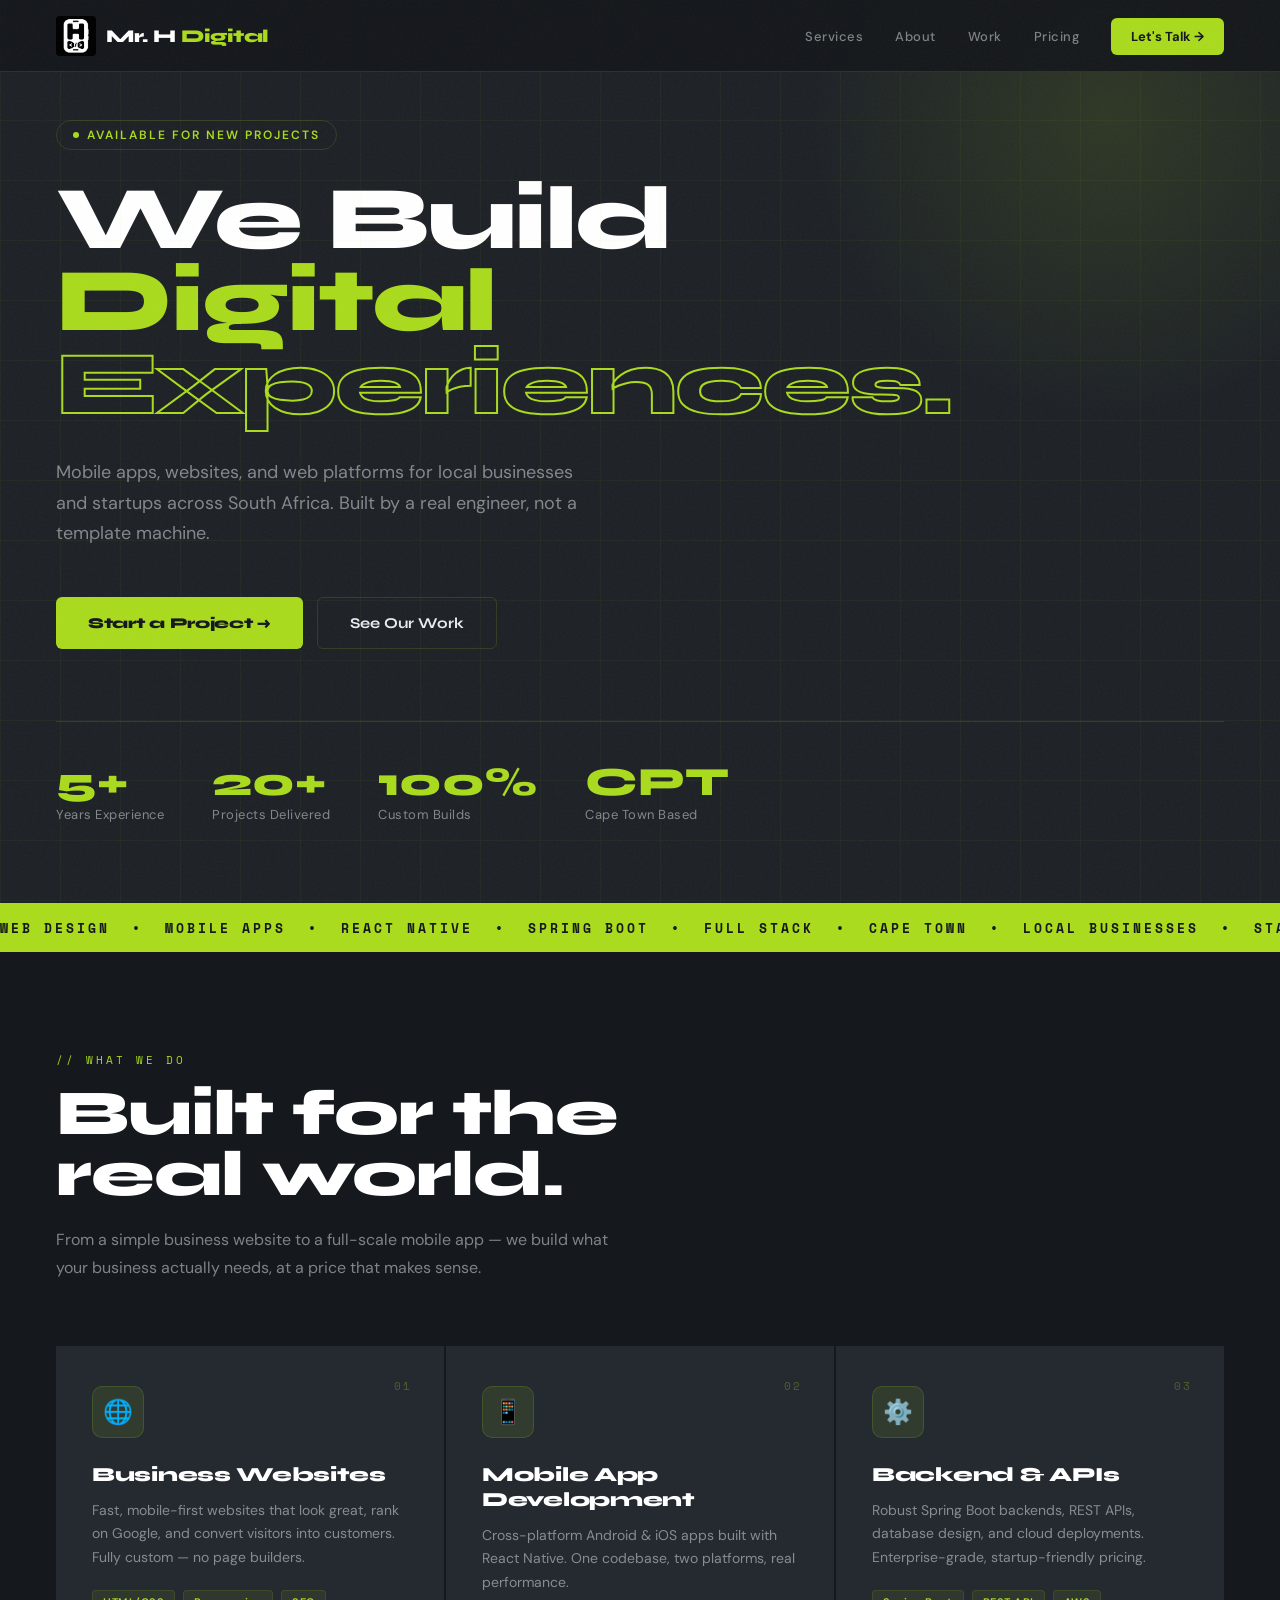
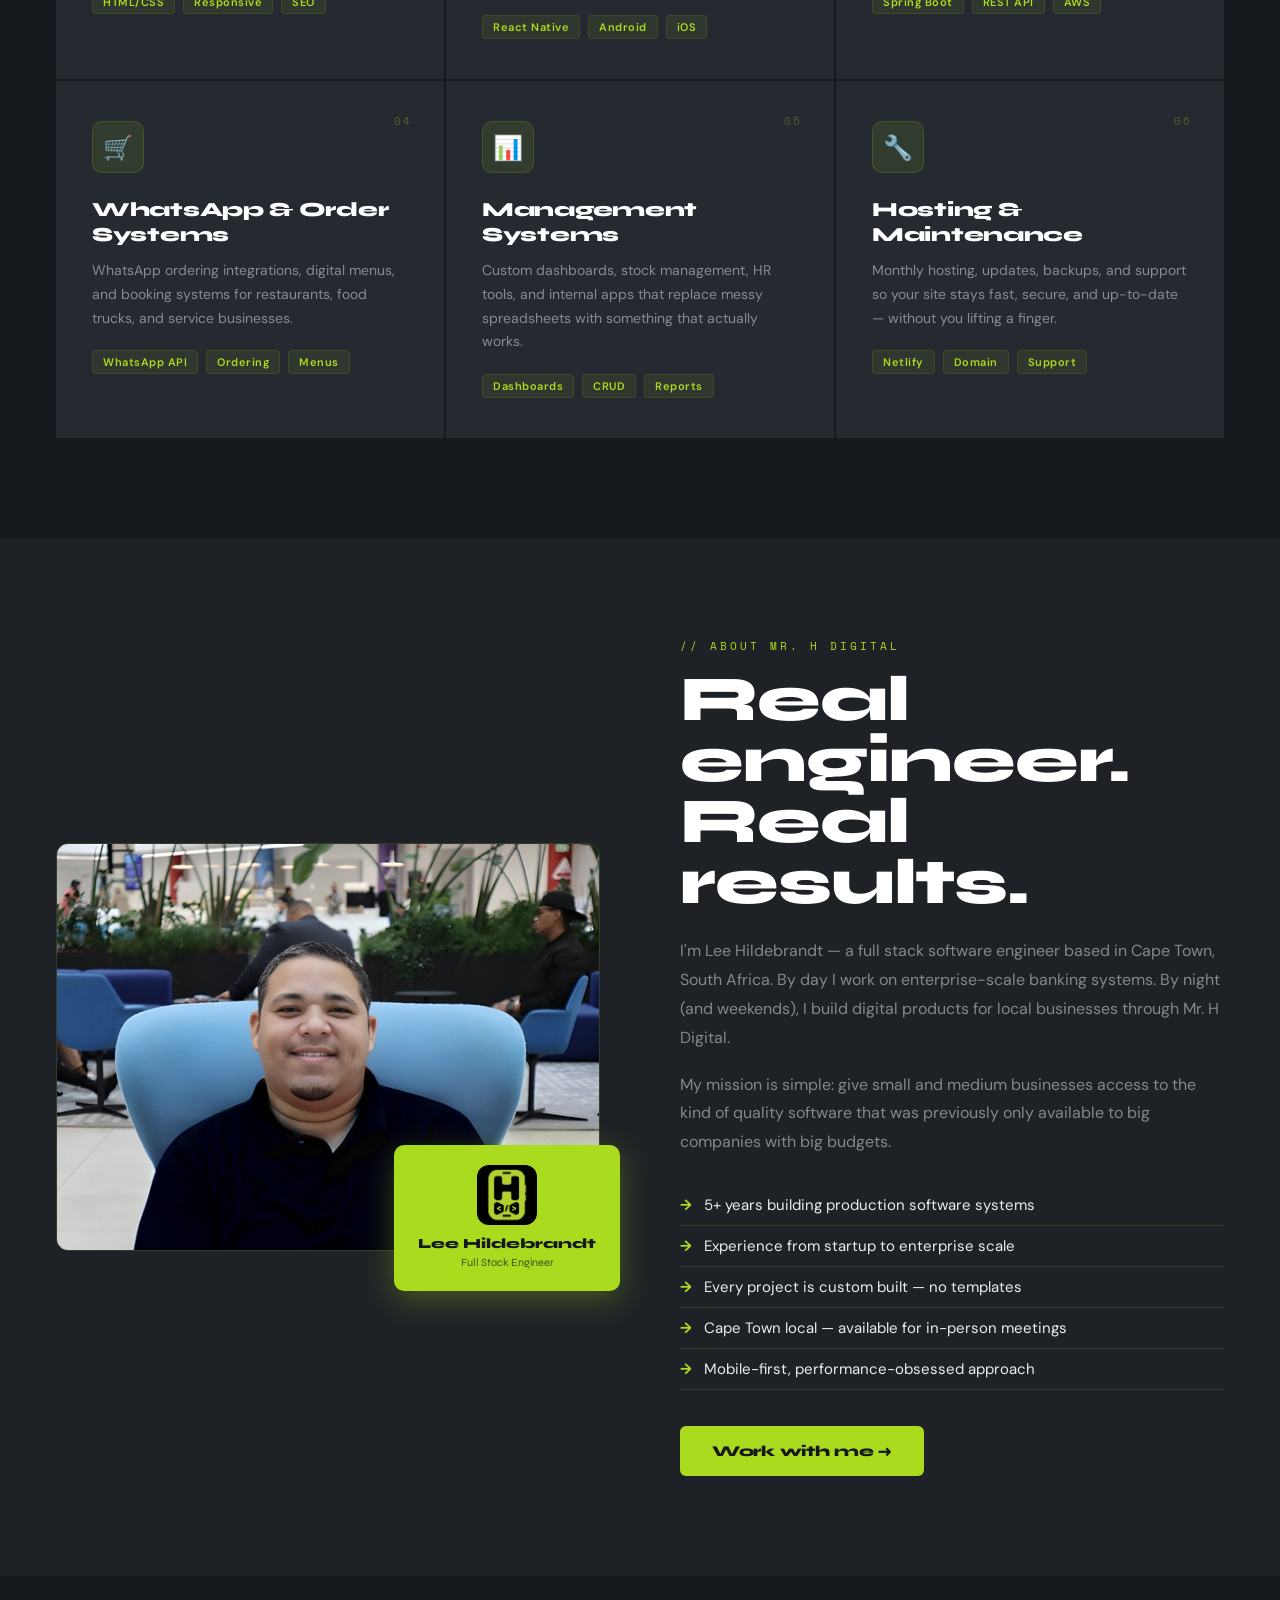
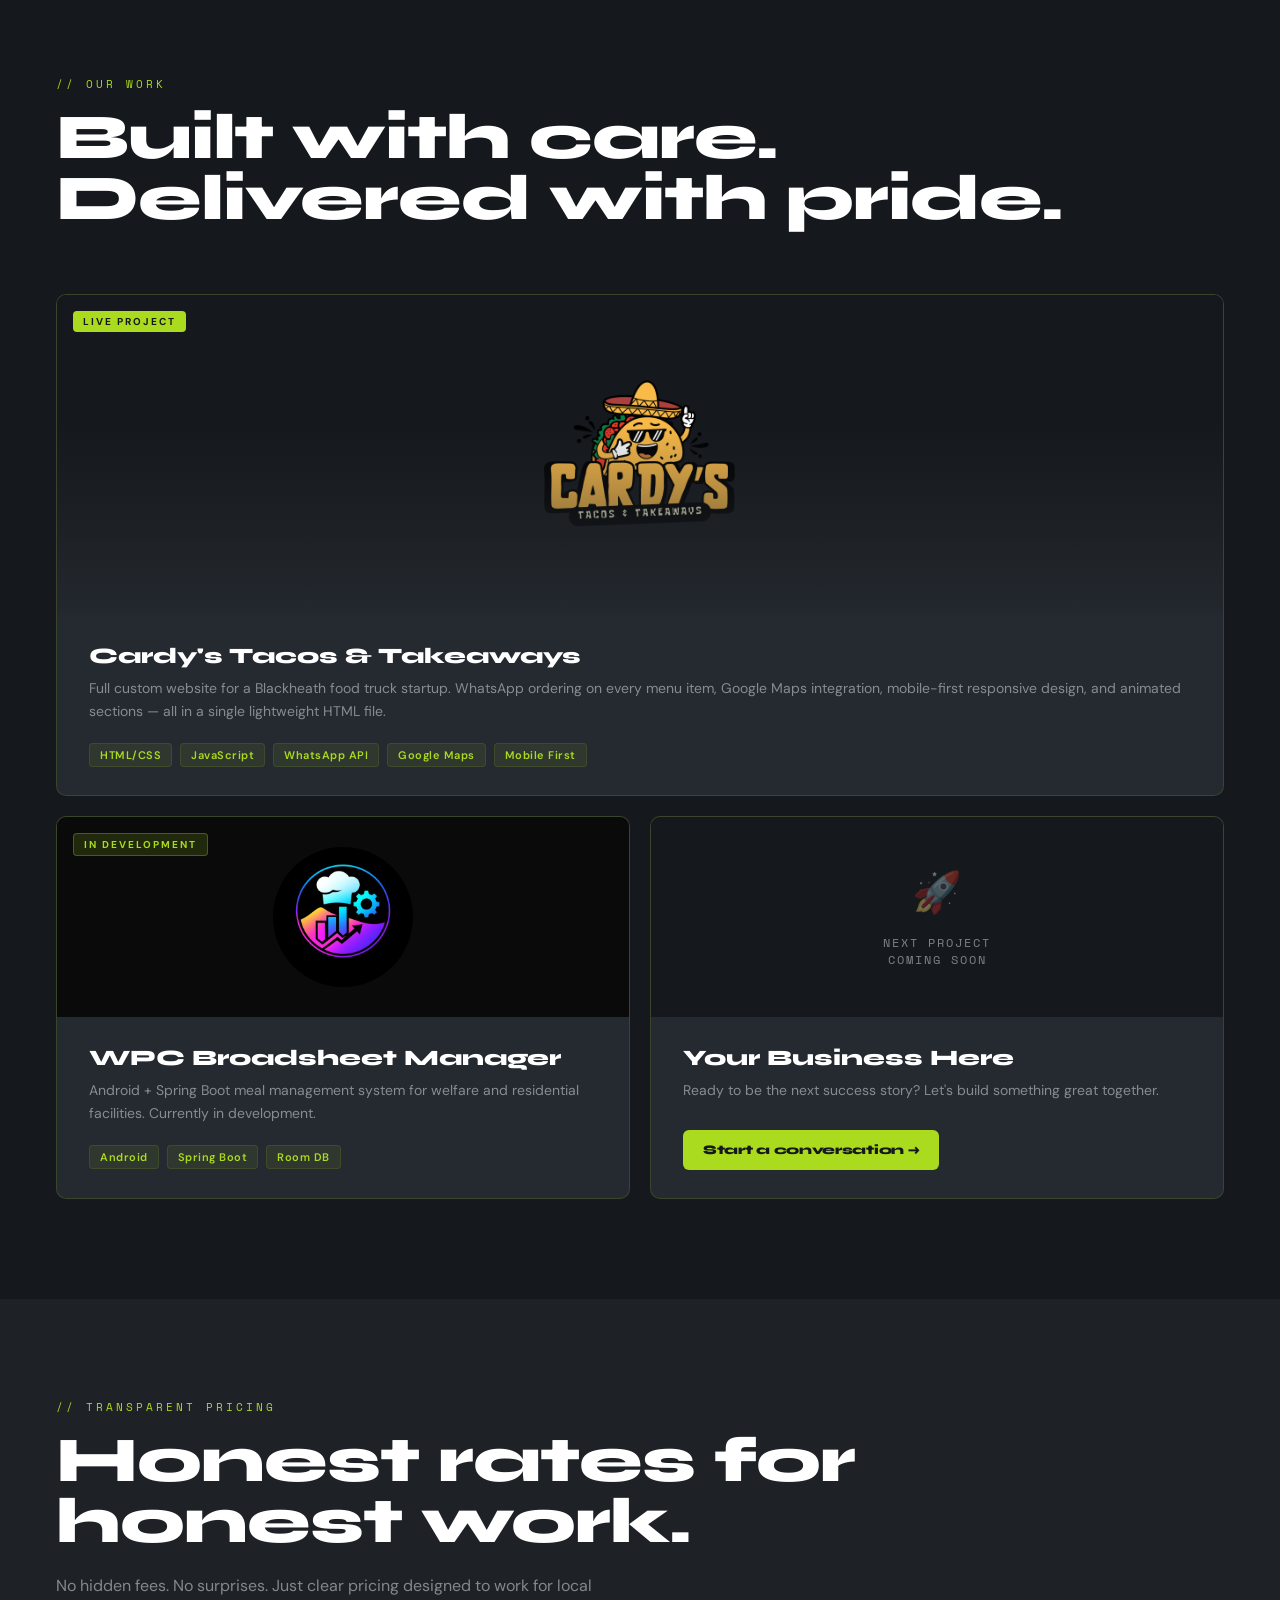
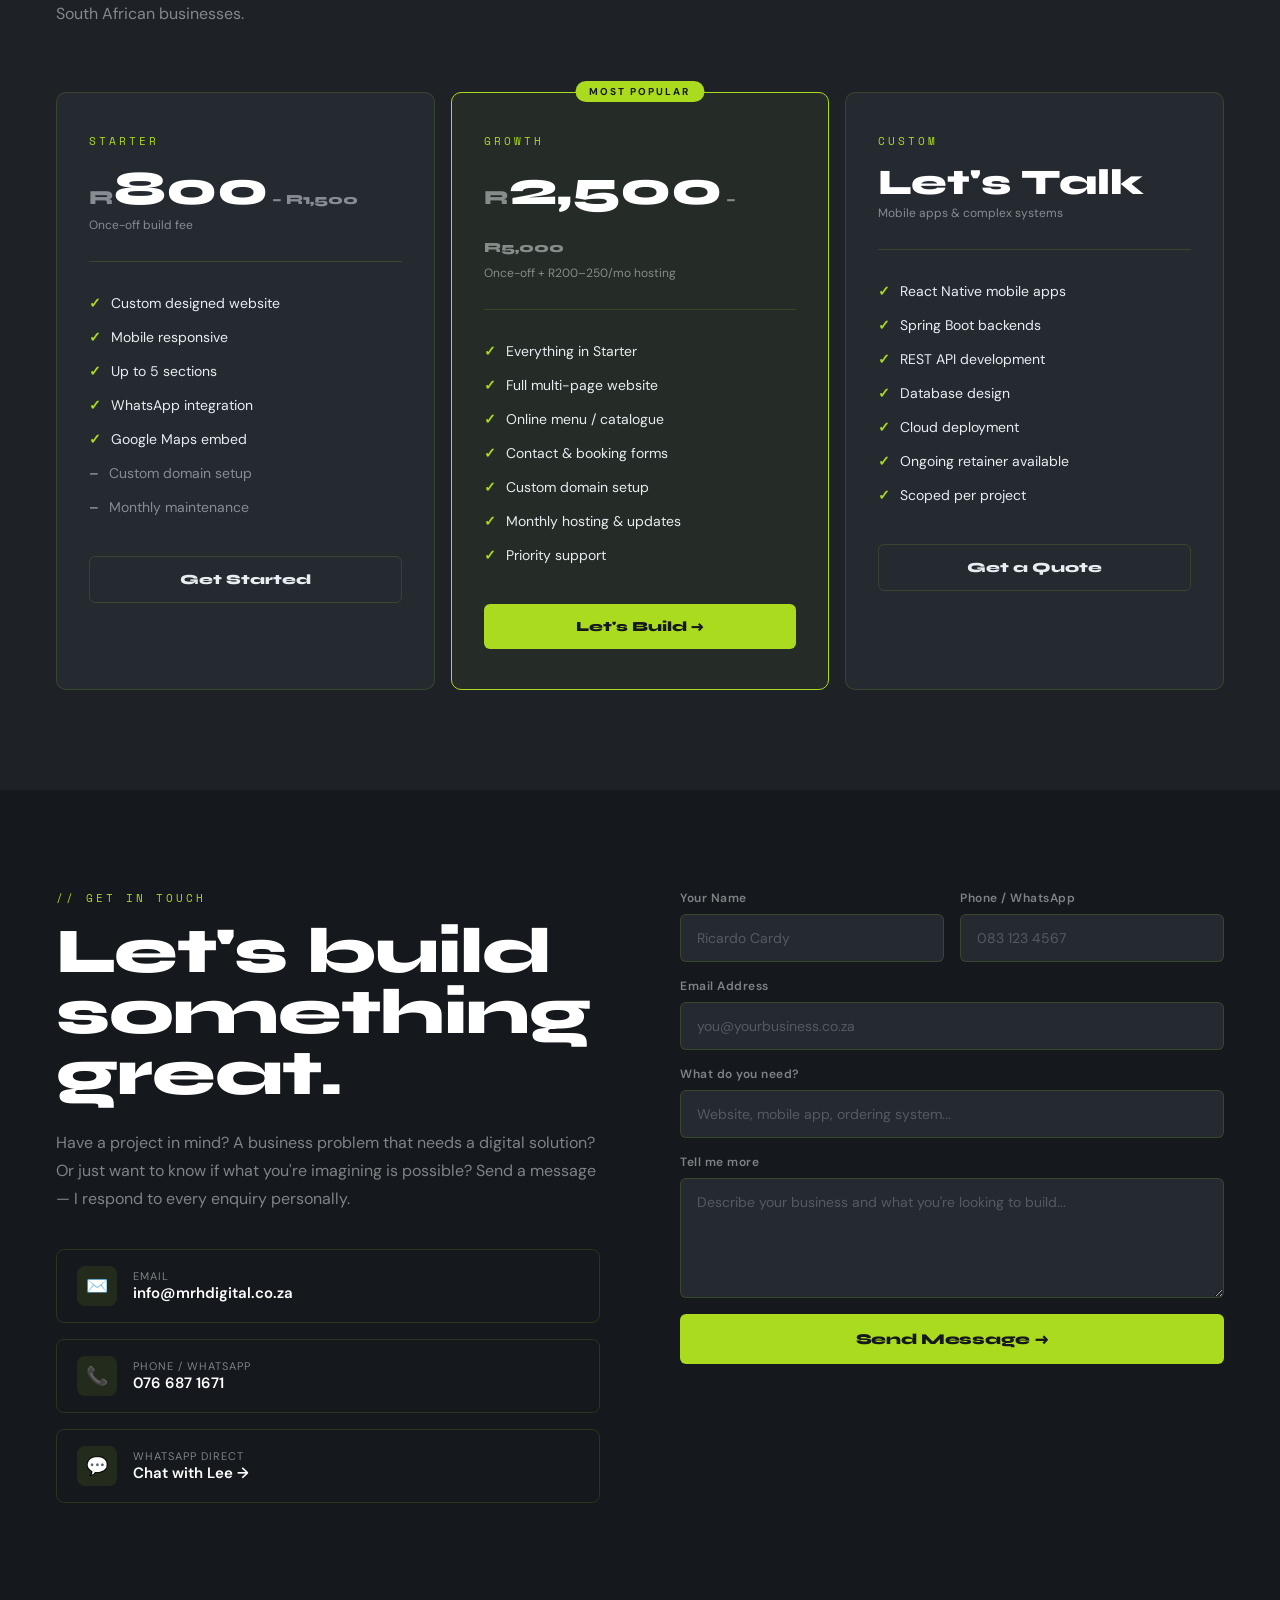
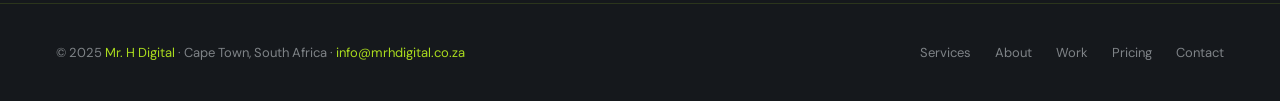
==== index.html @ 74b9ae43 "first commit" ====
<!DOCTYPE html>
<html lang="en">
<head>
  <meta charset="UTF-8" />
  <meta name="viewport" content="width=device-width, initial-scale=1.0" />
  <title>Mr. H Digital | Mobile & Web App Design · Cape Town</title>
  <link rel="icon" type="image/png" sizes="32x32" href="images/logo-mrh-digital.png" />
  <link rel="apple-touch-icon" href="images/logo-mrh-digital.png" />
  <link href="https://fonts.googleapis.com/css2?family=Syne:wght@700;800&family=Space+Mono:wght@400;700&family=DM+Sans:wght@300;400;500;600&display=swap" rel="stylesheet" />
  <link rel="stylesheet" href="css/styles.css" />
</head>
<body>

<!-- NAV -->
<nav>
  <a href="#" class="nav-logo">
    <img src="images/logo-mrh-digital.png" alt="Mr. H Digital Logo" style="height:40px;width:auto;background:#15181C;border-radius:4px;" />
    <span class="logo-text">Mr. H <span>Digital</span></span>
  </a>
  <ul class="nav-links">
    <li><a href="#services">Services</a></li>
    <li><a href="#about">About</a></li>
    <li><a href="#portfolio">Work</a></li>
    <li><a href="#pricing">Pricing</a></li>
    <li><a href="#contact" class="nav-cta">Let's Talk →</a></li>
  </ul>
  <button class="hamburger" id="hbg" onclick="toggleMenu()" aria-label="Menu">
    <span></span><span></span><span></span>
  </button>
</nav>

<!-- MOBILE DRAWER -->
<div class="mobile-drawer" id="drawer">
  <a href="#services" onclick="toggleMenu()">Services</a>
  <a href="#about" onclick="toggleMenu()">About</a>
  <a href="#portfolio" onclick="toggleMenu()">Work</a>
  <a href="#pricing" onclick="toggleMenu()">Pricing</a>
  <a href="#contact" class="mob-cta" onclick="toggleMenu()">Let's Talk →</a>
</div>

<!-- HERO -->
<section class="hero">
  <div class="hero-grid-bg"></div>
  <div class="hero-glow"></div>
  <div class="hero-tag">Available for new projects</div>
  <h1 class="hero-title">
    We Build<br>
    <span class="lime">Digital</span><br>
    <span class="outline">Experiences.</span>
  </h1>
  <p class="hero-sub">
    Mobile apps, websites, and web platforms for local businesses and startups across South Africa. Built by a real engineer, not a template machine.
  </p>
  <div class="hero-btns">
    <a href="#contact" class="btn-primary">Start a Project →</a>
    <a href="#portfolio" class="btn-outline">See Our Work</a>
  </div>
  <div class="hero-stats">
    <div>
      <div class="stat-num">5+</div>
      <div class="stat-lbl">Years Experience</div>
    </div>
    <div>
      <div class="stat-num">20+</div>
      <div class="stat-lbl">Projects Delivered</div>
    </div>
    <div>
      <div class="stat-num">100%</div>
      <div class="stat-lbl">Custom Builds</div>
    </div>
    <div>
      <div class="stat-num">CPT</div>
      <div class="stat-lbl">Cape Town Based</div>
    </div>
  </div>
</section>

<!-- MARQUEE -->
<div class="marquee-bar">
  <div class="marquee-inner">
    WEB DESIGN &nbsp;•&nbsp; MOBILE APPS &nbsp;•&nbsp; REACT NATIVE &nbsp;•&nbsp; SPRING BOOT &nbsp;•&nbsp; FULL STACK &nbsp;•&nbsp; CAPE TOWN &nbsp;•&nbsp; LOCAL BUSINESSES &nbsp;•&nbsp; STARTUPS &nbsp;•&nbsp; CUSTOM SOFTWARE &nbsp;•&nbsp; API DEVELOPMENT &nbsp;•&nbsp;
    WEB DESIGN &nbsp;•&nbsp; MOBILE APPS &nbsp;•&nbsp; REACT NATIVE &nbsp;•&nbsp; SPRING BOOT &nbsp;•&nbsp; FULL STACK &nbsp;•&nbsp; CAPE TOWN &nbsp;•&nbsp; LOCAL BUSINESSES &nbsp;•&nbsp; STARTUPS &nbsp;•&nbsp; CUSTOM SOFTWARE &nbsp;•&nbsp; API DEVELOPMENT &nbsp;•&nbsp;
  </div>
</div>

<!-- SERVICES -->
<section class="section services" id="services">
  <div class="sec-eyebrow fade-up">// What We Do</div>
  <h2 class="sec-title fade-up">Built for the<br>real world.</h2>
  <p class="sec-desc fade-up">From a simple business website to a full-scale mobile app — we build what your business actually needs, at a price that makes sense.</p>
  <div class="services-grid fade-up">
    <div class="service-card">
      <div class="service-num">01</div>
      <div class="service-icon">🌐</div>
      <div class="service-title">Business Websites</div>
      <div class="service-desc">Fast, mobile-first websites that look great, rank on Google, and convert visitors into customers. Fully custom — no page builders.</div>
      <div class="service-tags">
        <span class="tag">HTML/CSS</span><span class="tag">Responsive</span><span class="tag">SEO</span>
      </div>
    </div>
    <div class="service-card">
      <div class="service-num">02</div>
      <div class="service-icon">📱</div>
      <div class="service-title">Mobile App Development</div>
      <div class="service-desc">Cross-platform Android & iOS apps built with React Native. One codebase, two platforms, real performance.</div>
      <div class="service-tags">
        <span class="tag">React Native</span><span class="tag">Android</span><span class="tag">iOS</span>
      </div>
    </div>
    <div class="service-card">
      <div class="service-num">03</div>
      <div class="service-icon">⚙️</div>
      <div class="service-title">Backend & APIs</div>
      <div class="service-desc">Robust Spring Boot backends, REST APIs, database design, and cloud deployments. Enterprise-grade, startup-friendly pricing.</div>
      <div class="service-tags">
        <span class="tag">Spring Boot</span><span class="tag">REST API</span><span class="tag">AWS</span>
      </div>
    </div>
    <div class="service-card">
      <div class="service-num">04</div>
      <div class="service-icon">🛒</div>
      <div class="service-title">WhatsApp & Order Systems</div>
      <div class="service-desc">WhatsApp ordering integrations, digital menus, and booking systems for restaurants, food trucks, and service businesses.</div>
      <div class="service-tags">
        <span class="tag">WhatsApp API</span><span class="tag">Ordering</span><span class="tag">Menus</span>
      </div>
    </div>
    <div class="service-card">
      <div class="service-num">05</div>
      <div class="service-icon">📊</div>
      <div class="service-title">Management Systems</div>
      <div class="service-desc">Custom dashboards, stock management, HR tools, and internal apps that replace messy spreadsheets with something that actually works.</div>
      <div class="service-tags">
        <span class="tag">Dashboards</span><span class="tag">CRUD</span><span class="tag">Reports</span>
      </div>
    </div>
    <div class="service-card">
      <div class="service-num">06</div>
      <div class="service-icon">🔧</div>
      <div class="service-title">Hosting & Maintenance</div>
      <div class="service-desc">Monthly hosting, updates, backups, and support so your site stays fast, secure, and up-to-date — without you lifting a finger.</div>
      <div class="service-tags">
        <span class="tag">Netlify</span><span class="tag">Domain</span><span class="tag">Support</span>
      </div>
    </div>
  </div>
</section>

<!-- ABOUT -->
<section class="section" id="about">
  <div class="about-inner">
    <div class="about-visual fade-up">
      <div class="about-img-wrap">
        <img src="images/lee-hildebrandt.jpg" alt="Lee Hildebrandt" style="width:100%;height:100%;object-fit:cover;object-position:center top;" />
      </div>
      <div class="about-badge">
        <img src="images/mrh-digital-badge.png" alt="Mr. H Digital" style="width:60px;height:auto;display:block;margin:0 auto 10px;border-radius:12px;background:#1E2227;" />
        Lee Hildebrandt<br>
        <small style="font-size:11px;opacity:.7;font-weight:400;">Full Stack Engineer</small>
      </div>
    </div>
    <div class="about-text fade-up">
      <div class="sec-eyebrow">// About Mr. H Digital</div>
      <h2 class="sec-title">Real engineer.<br>Real results.</h2>
      <p>I'm Lee Hildebrandt — a full stack software engineer based in Cape Town, South Africa. By day I work on enterprise-scale banking systems. By night (and weekends), I build digital products for local businesses through Mr. H Digital.</p>
      <p>My mission is simple: give small and medium businesses access to the kind of quality software that was previously only available to big companies with big budgets.</p>
      <ul class="about-list">
        <li>5+ years building production software systems</li>
        <li>Experience from startup to enterprise scale</li>
        <li>Every project is custom built — no templates</li>
        <li>Cape Town local — available for in-person meetings</li>
        <li>Mobile-first, performance-obsessed approach</li>
      </ul>
      <a href="#contact" class="btn-primary" style="display:inline-flex;margin-top:8px;">Work with me →</a>
    </div>
  </div>
</section>

<!-- PORTFOLIO -->
<section class="section portfolio" id="portfolio">
  <div class="sec-eyebrow fade-up">// Our Work</div>
  <h2 class="sec-title fade-up">Built with care.<br>Delivered with pride.</h2>
  <div class="portfolio-grid fade-up">
    <div class="portfolio-card featured">
      <div class="p-thumb">
        <div class="p-thumb-bg" style="background:var(--darker);">
          <img src="images/cardys-tacos-logo.png" alt="Cardy's Tacos & Takeaways Logo" style="width:220px;height:220px;object-fit:contain;" />
        </div>
        <div class="p-thumb-overlay"></div>
        <div class="p-label">Live Project</div>
      </div>
      <div class="p-body">
        <div class="p-title">Cardy's Tacos & Takeaways</div>
        <div class="p-desc">Full custom website for a Blackheath food truck startup. WhatsApp ordering on every menu item, Google Maps integration, mobile-first responsive design, and animated sections — all in a single lightweight HTML file.</div>
        <div class="p-stack">
          <span class="tag">HTML/CSS</span>
          <span class="tag">JavaScript</span>
          <span class="tag">WhatsApp API</span>
          <span class="tag">Google Maps</span>
          <span class="tag">Mobile First</span>
        </div>
      </div>
    </div>
    <div class="portfolio-card">
      <div class="p-thumb" style="height:200px;background:#0a0a0a;display:flex;align-items:center;justify-content:center;position:relative;">
        <img src="images/wpc-broadsheet-manager.jpg" alt="WPC Broadsheet Manager" style="width:140px;height:140px;object-fit:contain;border-radius:50%;" />
        <div class="p-label" style="background:rgba(170,219,30,.15);color:var(--lime);border:1px solid rgba(170,219,30,.3);">In Development</div>
      </div>
      <div class="p-body">
        <div class="p-title">WPC Broadsheet Manager</div>
        <div class="p-desc">Android + Spring Boot meal management system for welfare and residential facilities. Currently in development.</div>
        <div class="p-stack">
          <span class="tag">Android</span><span class="tag">Spring Boot</span><span class="tag">Room DB</span>
        </div>
      </div>
    </div>
    <div class="portfolio-card">
      <div class="p-thumb" style="height:200px;">
        <div class="coming-soon">
          <div class="coming-soon-icon">🚀</div>
          <div class="coming-soon-text">Next Project<br>Coming Soon</div>
        </div>
      </div>
      <div class="p-body">
        <div class="p-title">Your Business Here</div>
        <div class="p-desc">Ready to be the next success story? Let's build something great together.</div>
        <a href="#contact" class="btn-primary" style="display:inline-flex;font-size:13px;padding:12px 20px;margin-top:8px;">Start a conversation →</a>
      </div>
    </div>
  </div>
</section>

<!-- PRICING -->
<section class="section" id="pricing">
  <div class="sec-eyebrow fade-up">// Transparent Pricing</div>
  <h2 class="sec-title fade-up">Honest rates for<br>honest work.</h2>
  <p class="sec-desc fade-up">No hidden fees. No surprises. Just clear pricing designed to work for local South African businesses.</p>
  <div class="pricing-grid fade-up">
    <div class="price-card">
      <div class="price-tier">Starter</div>
      <div class="price-amount"><small>R</small>800<small style="font-size:14px;"> – R1,500</small></div>
      <div class="price-note">Once-off build fee</div>
      <hr class="price-divider" />
      <ul class="price-features">
        <li>Custom designed website</li>
        <li>Mobile responsive</li>
        <li>Up to 5 sections</li>
        <li>WhatsApp integration</li>
        <li>Google Maps embed</li>
        <li class="muted-feat">Custom domain setup</li>
        <li class="muted-feat">Monthly maintenance</li>
      </ul>
      <a href="#contact" class="btn-price btn-price-outline">Get Started</a>
    </div>
    <div class="price-card featured-price">
      <div class="price-badge">Most Popular</div>
      <div class="price-tier">Growth</div>
      <div class="price-amount"><small>R</small>2,500<small style="font-size:14px;"> – R5,000</small></div>
      <div class="price-note">Once-off + R200–250/mo hosting</div>
      <hr class="price-divider" />
      <ul class="price-features">
        <li>Everything in Starter</li>
        <li>Full multi-page website</li>
        <li>Online menu / catalogue</li>
        <li>Contact & booking forms</li>
        <li>Custom domain setup</li>
        <li>Monthly hosting & updates</li>
        <li>Priority support</li>
      </ul>
      <a href="#contact" class="btn-price btn-price-filled">Let's Build →</a>
    </div>
    <div class="price-card">
      <div class="price-tier">Custom</div>
      <div class="price-amount" style="font-size:36px;">Let's Talk</div>
      <div class="price-note">Mobile apps & complex systems</div>
      <hr class="price-divider" />
      <ul class="price-features">
        <li>React Native mobile apps</li>
        <li>Spring Boot backends</li>
        <li>REST API development</li>
        <li>Database design</li>
        <li>Cloud deployment</li>
        <li>Ongoing retainer available</li>
        <li>Scoped per project</li>
      </ul>
      <a href="#contact" class="btn-price btn-price-outline">Get a Quote</a>
    </div>
  </div>
</section>

<!-- CONTACT -->
<section class="section" id="contact" style="background:var(--darker);">
  <div class="contact-inner">
    <div class="contact-info fade-up">
      <div class="sec-eyebrow">// Get In Touch</div>
      <h2 class="sec-title">Let's build<br>something great.</h2>
      <p>Have a project in mind? A business problem that needs a digital solution? Or just want to know if what you're imagining is possible? Send a message — I respond to every enquiry personally.</p>
      <div class="contact-links">
        <a href="mailto:info@mrhdigital.co.za" class="contact-link">
          <div class="contact-link-icon">✉️</div>
          <div>
            <div class="contact-link-label">Email</div>
            <div class="contact-link-val">info@mrhdigital.co.za</div>
          </div>
        </a>
        <a href="tel:+27766871671" class="contact-link">
          <div class="contact-link-icon">📞</div>
          <div>
            <div class="contact-link-label">Phone / WhatsApp</div>
            <div class="contact-link-val">076 687 1671</div>
          </div>
        </a>
        <a href="https://wa.me/27766871671" target="_blank" class="contact-link">
          <div class="contact-link-icon">💬</div>
          <div>
            <div class="contact-link-label">WhatsApp Direct</div>
            <div class="contact-link-val">Chat with Lee →</div>
          </div>
        </a>
      </div>
    </div>
    <div class="fade-up">
      <form class="contact-form" onsubmit="handleSubmit(event)">
        <div class="form-row">
          <div class="form-group">
            <label class="form-label">Your Name</label>
            <input class="form-input" name="name" type="text" placeholder="Ricardo Cardy" required />
          </div>
          <div class="form-group">
            <label class="form-label">Phone / WhatsApp</label>
            <input class="form-input" name="phone" type="tel" placeholder="083 123 4567" />
          </div>
        </div>
        <div class="form-group">
          <label class="form-label">Email Address</label>
          <input class="form-input" name="email" type="email" placeholder="you@yourbusiness.co.za" required />
        </div>
        <div class="form-group">
          <label class="form-label">What do you need?</label>
          <input class="form-input" name="project" type="text" placeholder="Website, mobile app, ordering system..." />
        </div>
        <div class="form-group">
          <label class="form-label">Tell me more</label>
          <textarea class="form-textarea" name="details" placeholder="Describe your business and what you're looking to build..."></textarea>
        </div>
        <button type="submit" class="form-submit" id="submitBtn">Send Message →</button>
      </form>
    </div>
  </div>
</section>

<!-- FOOTER -->
<footer>
  <div>
    <div class="footer-copy">
      © 2025 <a href="#">Mr. H Digital</a> · Cape Town, South Africa · <a href="mailto:info@mrhdigital.co.za">info@mrhdigital.co.za</a>
    </div>
  </div>
  <div class="footer-links">
    <a href="#services">Services</a>
    <a href="#about">About</a>
    <a href="#portfolio">Work</a>
    <a href="#pricing">Pricing</a>
    <a href="#contact">Contact</a>
  </div>
</footer>

<script src="js/script.js"></script>
</body>
</html>
---- css/styles.css ----
*, *::before, *::after { box-sizing: border-box; margin: 0; padding: 0; }
    :root {
      --lime: #AADB1E;
      --lime-dim: #8BB818;
      --dark: #1E2227;
      --darker: #15181C;
      --card: #252A30;
      --border: rgba(170,219,30,.15);
      --text: #E8EDF2;
      --muted: rgba(232,237,242,.5);
      --white: #ffffff;
    }
    html { scroll-behavior: smooth; }
    body {
      background: var(--dark);
      color: var(--text);
      font-family: 'DM Sans', sans-serif;
      overflow-x: hidden;
      -webkit-text-size-adjust: 100%;
      /* Prevent horizontal scroll on mobile */
      max-width: 100vw;
    }
    /* Improve tap targets on touch devices */
    a, button { -webkit-tap-highlight-color: transparent; }

    /* ── NOISE OVERLAY ── */
    body::after {
      content: '';
      position: fixed; inset: 0;
      pointer-events: none;
      z-index: 9999;
      opacity: 0.03;
      background-image: url("data:image/svg+xml,%3Csvg viewBox='0 0 512 512' xmlns='http://www.w3.org/2000/svg'%3E%3Cfilter id='n'%3E%3CfeTurbulence type='fractalNoise' baseFrequency='0.75' numOctaves='4' stitchTiles='stitch'/%3E%3C/filter%3E%3Crect width='100%25' height='100%25' filter='url(%23n)'/%3E%3C/svg%3E");
    }

    /* ── NAV ── */
    nav {
      position: fixed; top: 0; left: 0; right: 0; z-index: 500;
      display: flex; align-items: center; justify-content: space-between;
      padding: 0 56px; height: 72px;
      background: rgba(21,24,28,.92);
      backdrop-filter: blur(12px);
      border-bottom: 1px solid var(--border);
    }
    .nav-logo {
      display: flex; align-items: center; gap: 10px;
      text-decoration: none; flex-shrink: 0;
    }
    .logo-mark { display: none; }
    .logo-text {
      font-family: 'Syne', sans-serif;
      font-size: 18px; font-weight: 800;
      color: var(--white); letter-spacing: -.5px;
    }
    .logo-text span { color: var(--lime); }
    .nav-links { list-style: none; display: flex; gap: 32px; align-items: center; }
    .nav-links a {
      text-decoration: none; font-size: 13px; font-weight: 500;
      color: var(--muted); letter-spacing: .5px; transition: color .2s;
    }
    .nav-links a:hover { color: var(--lime); }
    .nav-cta {
      background: var(--lime) !important; color: var(--darker) !important;
      padding: 10px 20px; border-radius: 6px; font-weight: 700 !important;
      letter-spacing: 0 !important; font-size: 13px !important;
      transition: background .2s !important;
    }
    .nav-cta:hover { background: var(--lime-dim) !important; }
    .hamburger {
      display: none; flex-direction: column; gap: 5px;
      cursor: pointer; background: none; border: none; padding: 4px;
    }
    .hamburger span { display: block; width: 22px; height: 2px; background: var(--text); transition: all .3s; }
    .hamburger.open span:nth-child(1) { transform: rotate(45deg) translate(5px,5px); }
    .hamburger.open span:nth-child(2) { opacity: 0; }
    .hamburger.open span:nth-child(3) { transform: rotate(-45deg) translate(5px,-5px); }
    .mobile-drawer {
      display: none; position: fixed; top: 72px; left: 0; right: 0; bottom: 0;
      background: var(--darker); z-index: 490; padding: 40px 24px;
      flex-direction: column; transform: translateX(100%);
      transition: transform .3s ease; overflow-y: auto;
    }
    .mobile-drawer.open { transform: translateX(0); }
    .mobile-drawer a {
      display: block; color: var(--text); text-decoration: none;
      font-family: 'Syne', sans-serif; font-size: 36px; font-weight: 800;
      padding: 16px 0; border-bottom: 1px solid var(--border); transition: color .2s;
    }
    .mobile-drawer a:hover { color: var(--lime); }
    .mob-cta {
      margin-top: 28px !important; background: var(--lime) !important;
      color: var(--darker) !important; text-align: center;
      border-radius: 8px; border-bottom: none !important; font-size: 24px !important;
    }

    /* ── HERO ── */
    .hero {
      min-height: 100vh;
      display: flex; flex-direction: column; justify-content: center;
      padding: 120px 56px 80px;
      position: relative; overflow: hidden;
    }
    .hero-grid-bg {
      position: absolute; inset: 0; pointer-events: none;
      background-image:
        linear-gradient(rgba(170,219,30,.04) 1px, transparent 1px),
        linear-gradient(90deg, rgba(170,219,30,.04) 1px, transparent 1px);
      background-size: 60px 60px;
    }
    .hero-glow {
      position: absolute; top: -20%; right: -10%;
      width: 600px; height: 600px;
      background: radial-gradient(circle, rgba(170,219,30,.12) 0%, transparent 70%);
      pointer-events: none;
    }
    .hero-tag {
      display: inline-flex; align-items: center; gap: 8px;
      border: 1px solid var(--border); border-radius: 100px;
      padding: 6px 16px; font-size: 12px; font-weight: 600;
      color: var(--lime); letter-spacing: 2px; text-transform: uppercase;
      margin-bottom: 28px; width: fit-content;
    }
    .hero-tag::before {
      content: ''; width: 6px; height: 6px;
      background: var(--lime); border-radius: 50%;
      animation: blink 1.5s ease-in-out infinite;
    }
    @keyframes blink { 0%,100%{opacity:1}50%{opacity:.2} }
    .hero-title {
      font-family: 'Syne', sans-serif;
      font-size: clamp(48px, 7vw, 100px);
      font-weight: 800; line-height: .92;
      color: var(--white); letter-spacing: -2px;
      margin-bottom: 32px; max-width: 900px;
    }
    .hero-title .lime { color: var(--lime); }
    .hero-title .outline {
      -webkit-text-stroke: 2px var(--lime);
      color: transparent;
    }
    .hero-sub {
      font-size: 18px; color: var(--muted); line-height: 1.7;
      max-width: 540px; margin-bottom: 48px;
    }
    .hero-btns { display: flex; gap: 14px; flex-wrap: wrap; }
    .btn-primary {
      display: inline-flex; align-items: center; gap: 10px;
      background: var(--lime); color: var(--darker);
      padding: 16px 32px; border-radius: 6px;
      font-family: 'Syne', sans-serif; font-size: 15px; font-weight: 800;
      text-decoration: none; transition: background .2s, transform .15s;
      letter-spacing: -.3px;
    }
    .btn-primary:hover { background: var(--lime-dim); transform: translateY(-2px); }
    .btn-outline {
      display: inline-flex; align-items: center; gap: 10px;
      border: 1px solid var(--border); color: var(--text);
      padding: 16px 32px; border-radius: 6px;
      font-family: 'Syne', sans-serif; font-size: 15px; font-weight: 700;
      text-decoration: none; transition: border-color .2s, color .2s, transform .15s;
    }
    .btn-outline:hover { border-color: var(--lime); color: var(--lime); transform: translateY(-2px); }
    .hero-stats {
      display: flex; gap: 48px; margin-top: 72px;
      padding-top: 40px; border-top: 1px solid var(--border);
      flex-wrap: wrap;
    }
    .stat-num {
      font-family: 'Syne', sans-serif; font-size: 40px;
      font-weight: 800; color: var(--lime); line-height: 1;
    }
    .stat-lbl { font-size: 13px; color: var(--muted); margin-top: 4px; letter-spacing: .5px; }

    /* ── MARQUEE ── */
    .marquee-bar {
      background: var(--lime); padding: 14px 0;
      overflow: hidden; white-space: nowrap;
    }
    .marquee-inner {
      display: inline-block;
      animation: marquee 25s linear infinite;
      font-family: 'Space Mono', monospace;
      font-size: 13px; letter-spacing: 3px;
      color: var(--darker); font-weight: 700;
    }
    @keyframes marquee { from{transform:translateX(0)} to{transform:translateX(-50%)} }

    /* ── SECTION SHARED ── */
    .section { padding: 100px 56px; }
    .sec-eyebrow {
      font-family: 'Space Mono', monospace;
      font-size: 11px; letter-spacing: 3px; text-transform: uppercase;
      color: var(--lime); margin-bottom: 16px;
    }
    .sec-title {
      font-family: 'Syne', sans-serif;
      font-size: clamp(36px, 5vw, 64px);
      font-weight: 800; color: var(--white);
      line-height: .95; letter-spacing: -1px; margin-bottom: 20px;
    }
    .sec-desc { font-size: 16px; color: var(--muted); line-height: 1.75; max-width: 560px; }

    /* ── SERVICES ── */
    .services { background: var(--darker); }
    .services-grid {
      display: grid;
      grid-template-columns: repeat(3, 1fr);
      gap: 2px; margin-top: 64px;
    }
    .service-card {
      background: var(--card);
      padding: 40px 36px;
      position: relative; overflow: hidden;
      transition: background .25s;
      cursor: default;
    }
    .service-card:hover { background: #2D3339; }
    .service-card::before {
      content: '';
      position: absolute; top: 0; left: 0; right: 0;
      height: 2px;
      background: var(--lime);
      transform: scaleX(0); transform-origin: left;
      transition: transform .3s ease;
    }
    .service-card:hover::before { transform: scaleX(1); }
    .service-icon {
      width: 52px; height: 52px;
      background: rgba(170,219,30,.1);
      border: 1px solid var(--border);
      border-radius: 10px;
      display: flex; align-items: center; justify-content: center;
      font-size: 24px; margin-bottom: 24px;
    }
    .service-num {
      position: absolute; top: 32px; right: 32px;
      font-family: 'Space Mono', monospace;
      font-size: 11px; color: rgba(170,219,30,.3); letter-spacing: 2px;
    }
    .service-title {
      font-family: 'Syne', sans-serif;
      font-size: 20px; font-weight: 800;
      color: var(--white); margin-bottom: 12px; letter-spacing: -.3px;
    }
    .service-desc { font-size: 14px; color: var(--muted); line-height: 1.7; }
    .service-tags {
      display: flex; gap: 8px; flex-wrap: wrap; margin-top: 20px;
    }
    .tag {
      background: rgba(170,219,30,.08);
      border: 1px solid rgba(170,219,30,.12);
      color: var(--lime); font-size: 11px; font-weight: 600;
      padding: 4px 10px; border-radius: 4px; letter-spacing: .5px;
    }

    /* ── ABOUT ── */
    .about-inner {
      display: grid; grid-template-columns: 1fr 1fr;
      gap: 80px; align-items: center;
    }
    .about-visual {
      position: relative;
      padding-bottom: 20px; /* space for the badge that hangs below */
    }
    .about-img-wrap {
      border-radius: 12px; overflow: hidden;
      border: 1px solid var(--border);
      aspect-ratio: 4/3;
    }
    .about-img-wrap img {
      width: 100%; height: 100%; object-fit: cover;
      filter: grayscale(20%) contrast(1.05);
    }
    .about-badge {
      position: absolute; bottom: -20px; right: -20px;
      background: var(--lime); color: var(--darker);
      padding: 20px 24px; border-radius: 10px;
      font-family: 'Syne', sans-serif; font-weight: 800;
      font-size: 14px; text-align: center; line-height: 1.3;
      box-shadow: 0 8px 32px rgba(170,219,30,.3);
    }
    .about-badge .big { font-size: 32px; display: block; }
    .about-text .sec-title { margin-bottom: 24px; }
    .about-text p {
      font-size: 16px; color: var(--muted); line-height: 1.8;
      margin-bottom: 18px;
    }
    .about-list { list-style: none; margin: 28px 0; }
    .about-list li {
      display: flex; align-items: flex-start; gap: 12px;
      font-size: 15px; color: var(--text); padding: 10px 0;
      border-bottom: 1px solid var(--border);
    }
    .about-list li::before {
      content: '→'; color: var(--lime); font-weight: 700; flex-shrink: 0;
    }

    /* ── PORTFOLIO ── */
    .portfolio { background: var(--darker); }
    .portfolio-grid {
      display: grid; grid-template-columns: 1fr 1fr;
      gap: 20px; margin-top: 64px;
    }
    .portfolio-card {
      background: var(--card);
      border: 1px solid var(--border);
      border-radius: 10px; overflow: hidden;
      transition: border-color .25s, transform .25s;
    }
    .portfolio-card:hover { border-color: var(--lime); transform: translateY(-4px); }
    .portfolio-card.featured { grid-column: span 2; }
    .p-thumb {
      height: 240px; background: var(--darker);
      display: flex; align-items: center; justify-content: center;
      font-size: 80px; position: relative; overflow: hidden;
    }
    .portfolio-card.featured .p-thumb { height: 320px; }
    .p-thumb-bg {
      position: absolute; inset: 0;
      background: linear-gradient(135deg, #1A0A00, #3D1C02);
      display: flex; align-items: center; justify-content: center;
      font-size: 100px;
    }
    .portfolio-card.featured .p-thumb-bg { font-size: 140px; }
    .p-thumb-overlay {
      position: absolute; inset: 0;
      background: linear-gradient(to top, rgba(37,42,48,.9) 0%, transparent 60%);
    }
    .p-label {
      position: absolute; top: 16px; left: 16px;
      background: var(--lime); color: var(--darker);
      font-size: 10px; font-weight: 700; letter-spacing: 2px;
      text-transform: uppercase; padding: 4px 10px; border-radius: 4px;
    }
    .p-body { padding: 28px 32px; }
    .p-title {
      font-family: 'Syne', sans-serif; font-size: 22px;
      font-weight: 800; color: var(--white); margin-bottom: 8px;
    }
    .p-desc { font-size: 14px; color: var(--muted); line-height: 1.65; margin-bottom: 20px; }
    .p-stack { display: flex; gap: 8px; flex-wrap: wrap; }
    .coming-soon {
      height: 100%; min-height: 200px;
      display: flex; flex-direction: column;
      align-items: center; justify-content: center;
      padding: 40px; text-align: center;
    }
    .coming-soon-icon { font-size: 40px; margin-bottom: 16px; opacity: .4; }
    .coming-soon-text {
      font-family: 'Space Mono', monospace;
      font-size: 12px; letter-spacing: 2px;
      color: var(--muted); text-transform: uppercase;
    }

    /* ── PRICING ── */
    .pricing-grid {
      display: grid; grid-template-columns: repeat(3, 1fr);
      gap: 16px; margin-top: 64px;
    }
    .price-card {
      background: var(--card);
      border: 1px solid var(--border);
      border-radius: 10px; padding: 40px 32px;
      position: relative; transition: border-color .25s;
    }
    .price-card:hover { border-color: rgba(170,219,30,.4); }
    .price-card.featured-price {
      border-color: var(--lime);
      background: rgba(170,219,30,.05);
    }
    .price-badge {
      position: absolute; top: -12px; left: 50%; transform: translateX(-50%);
      background: var(--lime); color: var(--darker);
      font-size: 10px; font-weight: 700; letter-spacing: 2px;
      text-transform: uppercase; padding: 4px 14px; border-radius: 100px;
      white-space: nowrap;
    }
    .price-tier {
      font-family: 'Space Mono', monospace; font-size: 11px;
      letter-spacing: 3px; text-transform: uppercase;
      color: var(--lime); margin-bottom: 16px;
    }
    .price-amount {
      font-family: 'Syne', sans-serif; font-size: 48px;
      font-weight: 800; color: var(--white); line-height: 1;
      margin-bottom: 4px;
    }
    .price-amount small { font-size: 20px; color: var(--muted); }
    .price-note { font-size: 12px; color: var(--muted); margin-bottom: 28px; }
    .price-divider { border: none; border-top: 1px solid var(--border); margin: 24px 0; }
    .price-features { list-style: none; }
    .price-features li {
      display: flex; align-items: flex-start; gap: 10px;
      font-size: 14px; color: var(--text); padding: 8px 0;
    }
    .price-features li::before { content: '✓'; color: var(--lime); font-weight: 700; flex-shrink: 0; }
    .price-features li.muted-feat { color: var(--muted); }
    .price-features li.muted-feat::before { content: '–'; color: var(--muted); }
    .btn-price {
      display: block; text-align: center; margin-top: 32px;
      padding: 14px; border-radius: 6px; font-family: 'Syne', sans-serif;
      font-size: 14px; font-weight: 800; text-decoration: none;
      transition: all .2s;
    }
    .btn-price-outline {
      border: 1px solid var(--border); color: var(--text);
    }
    .btn-price-outline:hover { border-color: var(--lime); color: var(--lime); }
    .btn-price-filled {
      background: var(--lime); color: var(--darker);
    }
    .btn-price-filled:hover { background: var(--lime-dim); }

    /* ── CONTACT ── */
    .contact-inner {
      display: grid; grid-template-columns: 1fr 1fr;
      gap: 80px; align-items: start;
    }
    .contact-info .sec-title { margin-bottom: 24px; }
    .contact-info p { font-size: 16px; color: var(--muted); line-height: 1.75; margin-bottom: 36px; }
    .contact-links { display: flex; flex-direction: column; gap: 16px; }
    .contact-link {
      display: flex; align-items: center; gap: 16px;
      text-decoration: none; padding: 16px 20px;
      border: 1px solid var(--border); border-radius: 8px;
      transition: border-color .2s, background .2s; color: var(--text);
    }
    .contact-link:hover { border-color: var(--lime); background: rgba(170,219,30,.05); }
    .contact-link-icon {
      width: 40px; height: 40px; background: rgba(170,219,30,.1);
      border-radius: 8px; display: flex; align-items: center; justify-content: center;
      font-size: 18px; flex-shrink: 0;
    }
    .contact-link-label { font-size: 11px; color: var(--muted); letter-spacing: 1px; text-transform: uppercase; }
    .contact-link-val { font-size: 15px; font-weight: 600; color: var(--white); }
    .contact-form { display: flex; flex-direction: column; gap: 16px; }
    .form-row { display: grid; grid-template-columns: 1fr 1fr; gap: 16px; }
    .form-group { display: flex; flex-direction: column; gap: 8px; }
    .form-label { font-size: 12px; font-weight: 600; color: var(--muted); letter-spacing: .5px; }
    .form-input, .form-textarea {
      background: var(--card); border: 1px solid var(--border);
      border-radius: 6px; padding: 14px 16px;
      font-family: 'DM Sans', sans-serif; font-size: 14px;
      color: var(--text); outline: none;
      transition: border-color .2s;
    }
    .form-input:focus, .form-textarea:focus { border-color: var(--lime); }
    .form-input::placeholder, .form-textarea::placeholder { color: rgba(232,237,242,.25); }
    .form-textarea { resize: vertical; min-height: 120px; }
    .form-submit {
      background: var(--lime); color: var(--darker);
      border: none; cursor: pointer;
      padding: 16px; border-radius: 6px;
      font-family: 'Syne', sans-serif; font-size: 15px; font-weight: 800;
      transition: background .2s, transform .15s; letter-spacing: -.3px;
    }
    .form-submit:hover { background: var(--lime-dim); transform: translateY(-2px); }

    /* ── FOOTER ── */
    footer {
      background: var(--darker);
      border-top: 1px solid var(--border);
      padding: 40px 56px;
      display: flex; align-items: center; justify-content: space-between;
      flex-wrap: wrap; gap: 16px;
    }
    .footer-copy { font-size: 13px; color: var(--muted); }
    .footer-copy a { color: var(--lime); text-decoration: none; }
    .footer-links { display: flex; gap: 24px; }
    .footer-links a { font-size: 13px; color: var(--muted); text-decoration: none; transition: color .2s; }
    .footer-links a:hover { color: var(--lime); }

    /* ── ANIMATIONS ── */
    .fade-up { opacity: 0; transform: translateY(24px); transition: opacity .7s ease, transform .7s ease; }
    .fade-up.visible { opacity: 1; transform: translateY(0); }
    @keyframes reveal { to { opacity: 1; transform: none; } }
    .fade-up { animation: reveal 0s 1.2s forwards; }

    /* ── TABLET ── */
    @media (max-width: 1200px) and (min-width: 901px) {
      nav { padding: 0 32px; }
      .hero, .section { padding-left: 40px; padding-right: 40px; }
      .services-grid { grid-template-columns: repeat(2, 1fr); }
      .pricing-grid { grid-template-columns: 1fr 1fr; }
      footer { padding: 32px 40px; }
    }

    /* ── MOBILE ── */
    @media (max-width: 900px) {
      /* Nav */
      nav { padding: 0 20px; height: 64px; }
      .nav-links { display: none; }
      .hamburger { display: flex; }
      .mobile-drawer { display: flex; top: 64px; }

      /* Hero */
      .hero {
        padding: 96px 20px 56px;
        min-height: 100svh;
        min-height: 100vh;
        justify-content: flex-start;
        padding-top: clamp(88px, 20vw, 110px);
      }
      .hero-grid-bg { background-size: 40px 40px; }
      .hero-glow { width: 280px; height: 280px; top: -5%; right: -15%; opacity: 0.8; }
      .hero-tag { font-size: 10px; padding: 5px 12px; letter-spacing: 1.5px; margin-bottom: 20px; }
      .hero-title {
        font-size: clamp(28px, 8.5vw, 56px);
        letter-spacing: -1px;
        line-height: 0.96;
        margin-bottom: 24px;
        overflow: hidden;
        max-width: 100%;
      }
      /* "Experiences." — tighter scaling so it never overflows the viewport */
      .hero-title .outline {
        display: block;
        font-size: clamp(22px, 7vw, 50px);
        letter-spacing: -2px;
        max-width: 100%;
        overflow: hidden;
      }
      .hero-sub { font-size: 15px; line-height: 1.65; max-width: 100%; margin-bottom: 36px; }
      .hero-btns { flex-direction: column; align-items: stretch; gap: 12px; }
      .btn-primary, .btn-outline {
        justify-content: center;
        width: 100%;
        padding: 16px 24px;
        font-size: 15px;
      }
      .hero-stats {
        gap: 0;
        margin-top: 48px;
        flex-wrap: nowrap;
        justify-content: space-between;
      }
      .hero-stats > div {
        flex: 1;
        padding: 0 8px;
        text-align: center;
      }
      .hero-stats > div:first-child { padding-left: 0; }
      .hero-stats > div:last-child { padding-right: 0; }
      .stat-num { font-size: 26px; }
      .stat-lbl { font-size: 11px; }

      /* Sections */
      .section { padding: 56px 20px; }
      .sec-title { font-size: clamp(28px, 8vw, 48px); }
      .sec-desc { font-size: 15px; }

      /* Marquee */
      .marquee-inner { font-size: 11px; letter-spacing: 2px; }

      /* Services */
      .services-grid {
        grid-template-columns: 1fr;
        gap: 2px;
        margin-top: 40px;
      }
      .service-card { padding: 28px 22px; }
      .service-icon { width: 44px; height: 44px; font-size: 20px; margin-bottom: 18px; }
      .service-title { font-size: 18px; }
      .service-desc { font-size: 13px; }

      /* About */
      .about-inner {
        grid-template-columns: 1fr;
        gap: 0;
      }
      .about-visual {
        order: -1;
        margin-bottom: 40px;
        padding-bottom: 0;
      }
      /* Let the image scale naturally using its aspect-ratio — no fixed height */
      .about-img-wrap {
        height: auto;
        aspect-ratio: 16/9;
        width: 100%;
      }
      .about-img-wrap img {
        width: 100%;
        height: 100%;
        object-fit: cover;
        object-position: center top;
        display: block;
      }
      .about-badge {
        position: absolute;
        bottom: 10px;
        right: 10px;
        padding: 8px 10px;
        font-size: 10px;
        border-radius: 8px;
        max-width: 38%;
      }
      .about-badge img { width: 28px !important; margin-bottom: 4px !important; }
      .about-badge .big { font-size: 13px; }
      .about-text p { font-size: 15px; }
      .about-list li { font-size: 14px; }

      /* Portfolio */
      .portfolio-grid {
        grid-template-columns: 1fr;
        gap: 14px;
        margin-top: 40px;
      }
      .portfolio-card.featured { grid-column: span 1; }
      .portfolio-card.featured .p-thumb { height: 200px; }
      .p-thumb { height: 180px; }
      .p-thumb-bg { font-size: 72px; }
      .portfolio-card.featured .p-thumb-bg { font-size: 90px; }
      .p-body { padding: 20px 18px; }
      .p-title { font-size: 18px; }
      .p-desc { font-size: 13px; margin-bottom: 14px; }

      /* Pricing */
      .pricing-grid {
        grid-template-columns: 1fr;
        gap: 14px;
        margin-top: 40px;
      }
      .price-card { padding: 32px 24px; }
      .price-card.featured-price { padding-top: 40px; }
      .price-amount { font-size: 40px; }
      .price-amount small { font-size: 18px; }
      .btn-price { padding: 14px; font-size: 14px; }

      /* Contact */
      .contact-inner {
        grid-template-columns: 1fr;
        gap: 40px;
      }
      .contact-info p { font-size: 15px; margin-bottom: 24px; }
      .contact-link { padding: 14px 16px; gap: 12px; }
      .contact-link-icon { width: 36px; height: 36px; font-size: 16px; }
      .contact-link-val { font-size: 14px; }
      .form-row { grid-template-columns: 1fr; }
      .form-input, .form-textarea { font-size: 16px; /* prevents iOS zoom */ }
      .form-submit { font-size: 15px; padding: 16px; }

      /* Footer */
      footer {
        flex-direction: column;
        align-items: center;
        text-align: center;
        padding: 28px 20px;
        gap: 16px;
      }
      .footer-links {
        justify-content: center;
        flex-wrap: wrap;
        gap: 12px 20px;
      }
      .footer-copy { font-size: 12px; line-height: 1.8; }
    }

    /* ── SMALL MOBILE ── */
    @media (max-width: 480px) {
      .hero-title { font-size: clamp(36px, 10.5vw, 52px); letter-spacing: -1px; }
      .hero-sub { font-size: 14px; }
      .hero-stats { gap: 0; }
      .stat-num { font-size: 22px; }
      .stat-lbl { font-size: 10px; letter-spacing: 0; }
      .sec-title { font-size: clamp(26px, 8.5vw, 40px); }
    }

    @media (max-width: 420px) {
      .hero { padding: 84px 16px 44px; }
      .section { padding: 44px 16px; }
      .service-card { padding: 24px 16px; }
      .price-card { padding: 28px 18px; }
      .p-body { padding: 16px; }
      .contact-link { padding: 12px 14px; gap: 10px; }
      .btn-primary, .btn-outline { padding: 14px 20px; font-size: 14px; }
      .about-badge {
        bottom: 8px;
        right: 8px;
        padding: 6px 8px;
        font-size: 9px;
        max-width: 35%;
      }
      .about-badge img { width: 22px !important; margin-bottom: 3px !important; }
      .about-badge .big { font-size: 11px; }
      .mobile-drawer a { font-size: 30px; padding: 14px 0; }
      .mob-cta { font-size: 20px !important; padding: 14px !important; margin-top: 20px !important; }
      .price-amount { font-size: 34px; }
      footer { padding: 24px 16px; }
      .footer-links { gap: 10px 14px; }
    }
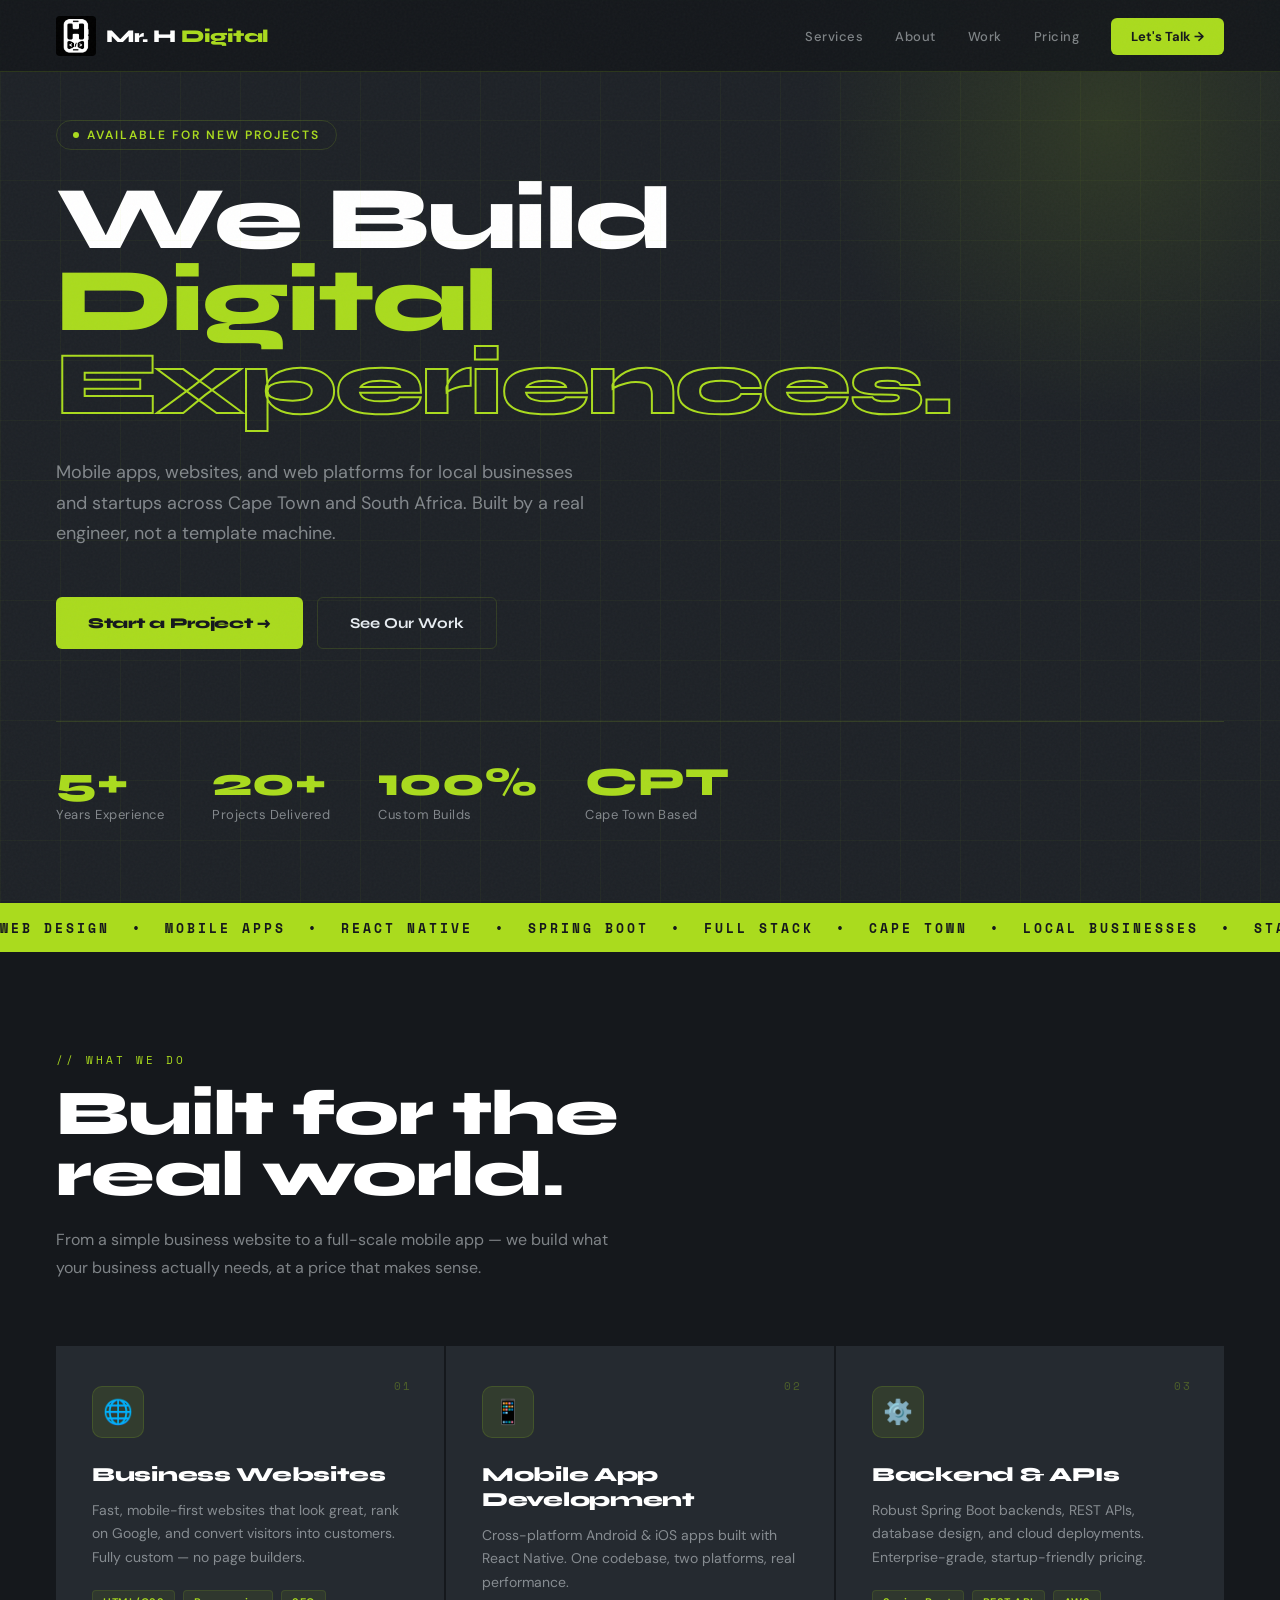
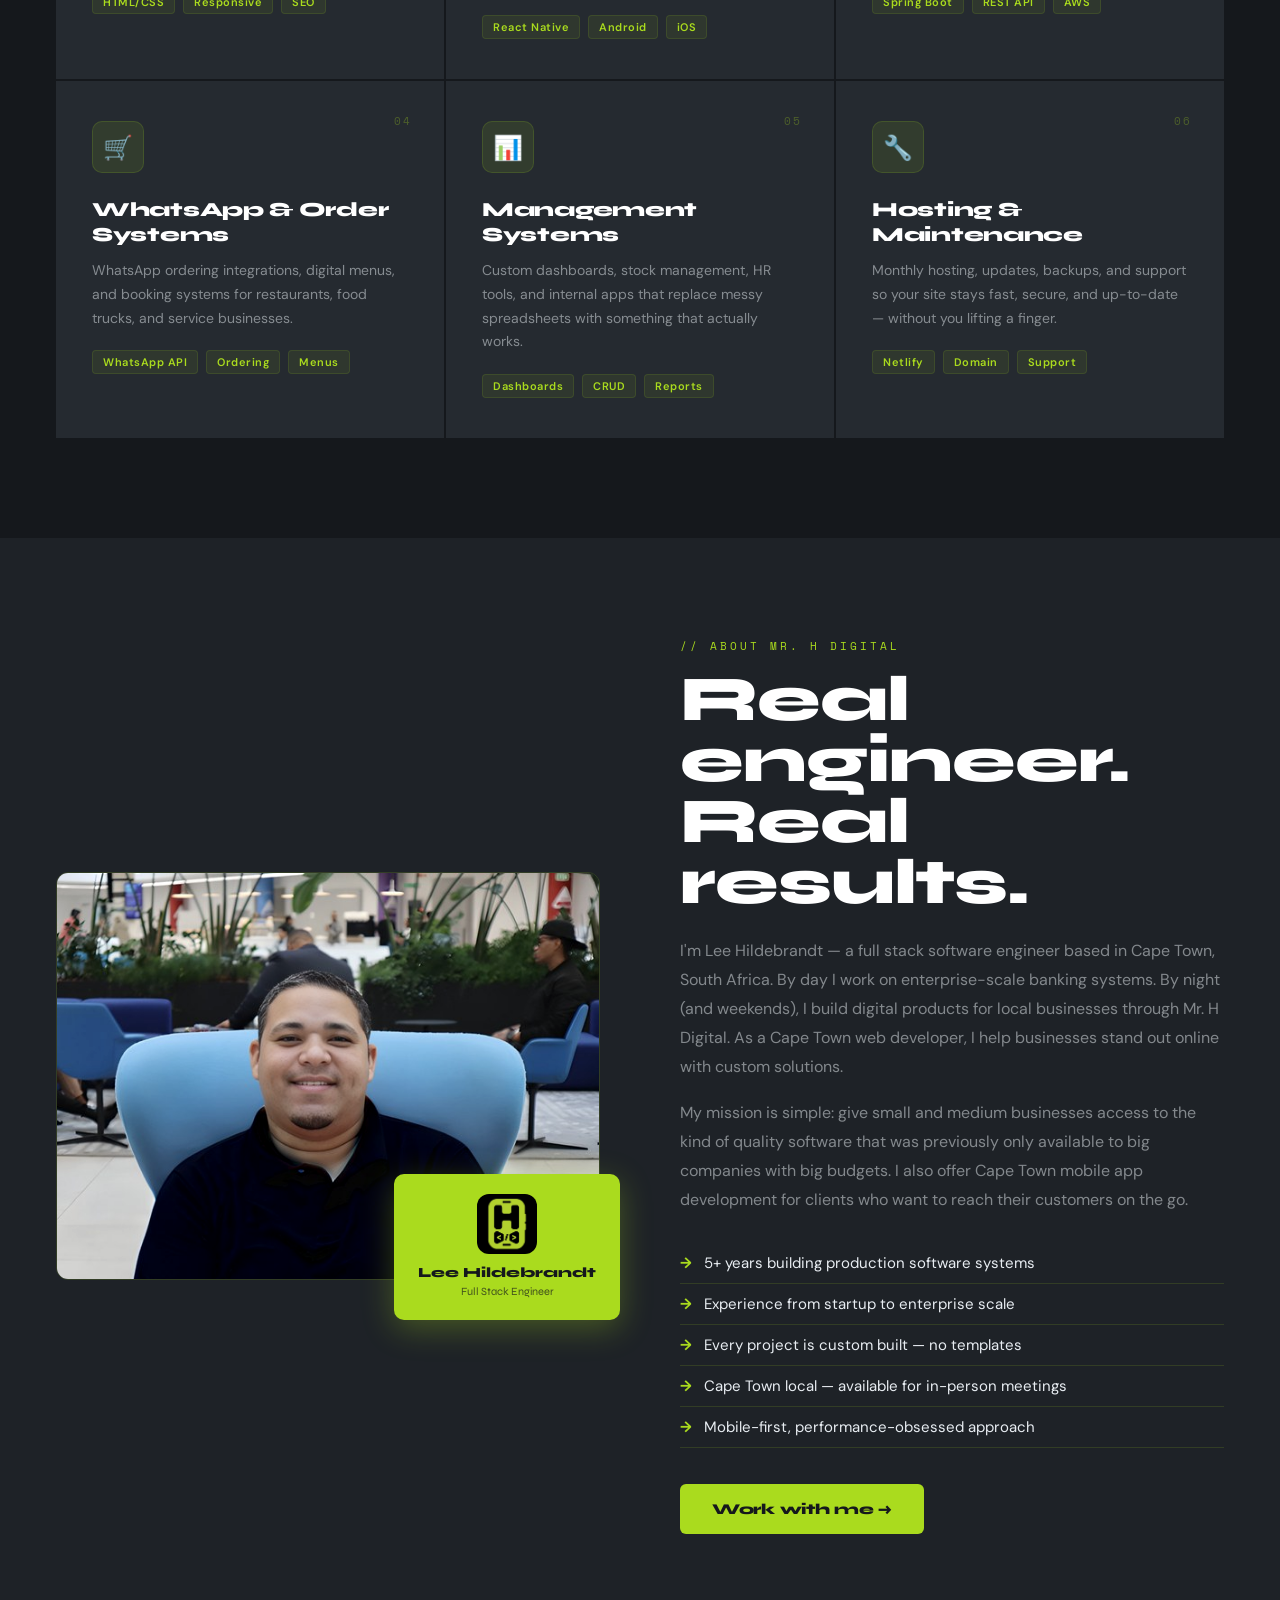
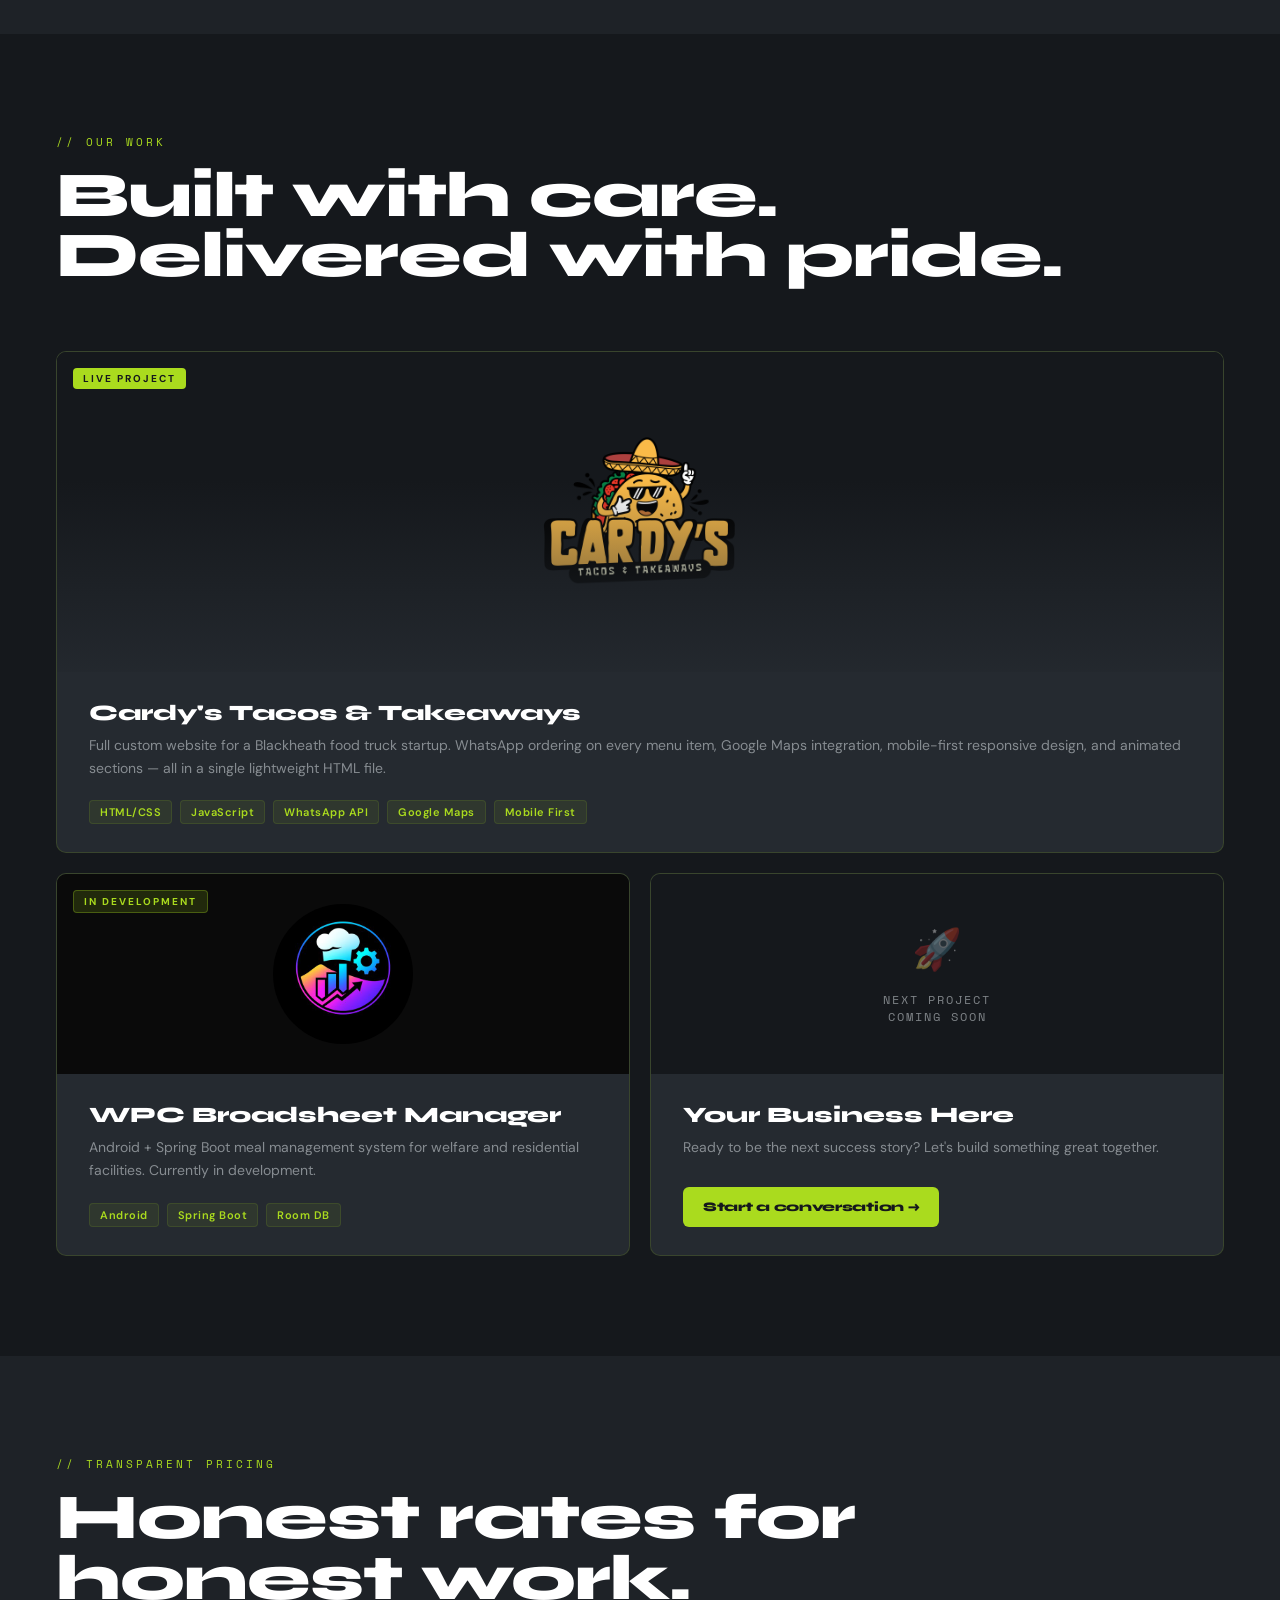
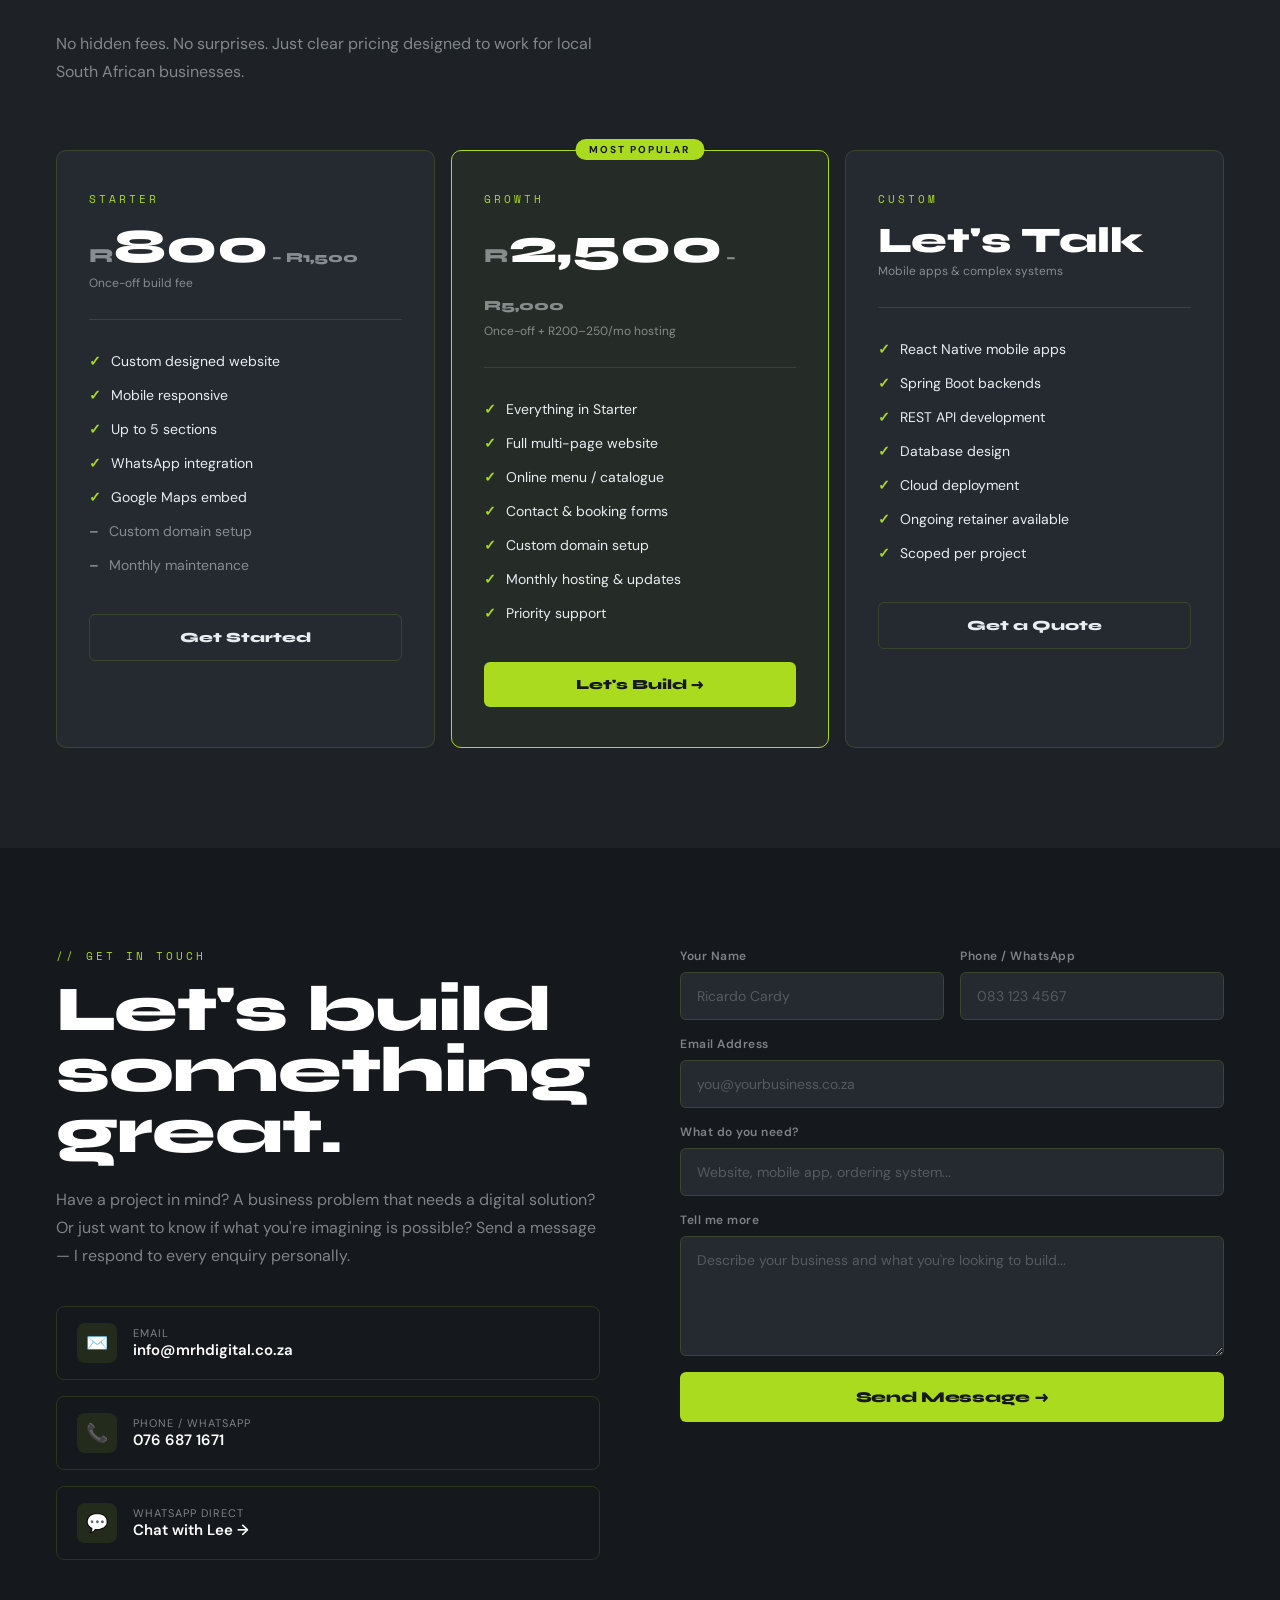
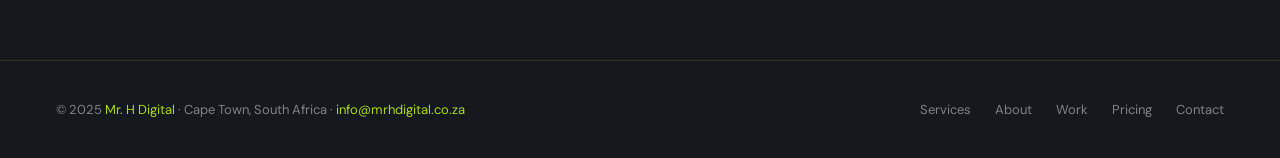
==== commit d2945b8c: "Enhances SEO and performance with meta, sitemap, and caching Improves search engine visibility by ad" ====
--- a/index.html
+++ b/index.html
@@ -3,6 +3,19 @@
 <head>
   <meta charset="UTF-8" />
   <meta name="viewport" content="width=device-width, initial-scale=1.0" />
+  <meta name="description" content="Mr. H Digital builds custom websites, mobile apps, and web platforms for Cape Town businesses. Built by a real full-stack engineer — no templates.">
+  <link rel="canonical" href="https://www.mrhdigital.co.za/" />
+  <!-- Open Graph Meta Tags -->
+  <meta property="og:title" content="Mr. H Digital | Mobile & Web App Design · Cape Town" />
+  <meta property="og:description" content="Mr. H Digital builds custom websites, mobile apps, and web platforms for Cape Town businesses. Built by a real full-stack engineer — no templates." />
+  <meta property="og:image" content="https://www.mrhdigital.co.za/images/og-preview.png" />
+  <meta property="og:url" content="https://www.mrhdigital.co.za/" />
+  <meta property="og:type" content="website" />
+  <!-- Twitter Card Meta Tags -->
+  <meta name="twitter:card" content="summary_large_image" />
+  <meta name="twitter:title" content="Mr. H Digital | Mobile & Web App Design · Cape Town" />
+  <meta name="twitter:description" content="Mr. H Digital builds custom websites, mobile apps, and web platforms for Cape Town businesses. Built by a real full-stack engineer — no templates." />
+  <meta name="twitter:image" content="https://www.mrhdigital.co.za/images/og-preview.png" />
   <title>Mr. H Digital | Mobile & Web App Design · Cape Town</title>
   <link rel="icon" type="image/png" sizes="32x32" href="images/logo-mrh-digital.png" />
   <link rel="apple-touch-icon" href="images/logo-mrh-digital.png" />
@@ -14,7 +27,7 @@
 <!-- NAV -->
 <nav>
   <a href="#" class="nav-logo">
-    <img src="images/logo-mrh-digital.png" alt="Mr. H Digital Logo" style="height:40px;width:auto;background:#15181C;border-radius:4px;" />
+    <img src="images/logo-mrh-digital.png" alt="Mr. H Digital logo - Cape Town web and mobile app development" style="height:40px;width:auto;background:#15181C;border-radius:4px;" />
     <span class="logo-text">Mr. H <span>Digital</span></span>
   </a>
   <ul class="nav-links">
@@ -49,7 +62,7 @@
     <span class="outline">Experiences.</span>
   </h1>
   <p class="hero-sub">
-    Mobile apps, websites, and web platforms for local businesses and startups across South Africa. Built by a real engineer, not a template machine.
+    Mobile apps, websites, and web platforms for local businesses and startups across Cape Town and South Africa. Built by a real engineer, not a template machine.
   </p>
   <div class="hero-btns">
     <a href="#contact" class="btn-primary">Start a Project →</a>
@@ -151,10 +164,10 @@
   <div class="about-inner">
     <div class="about-visual fade-up">
       <div class="about-img-wrap">
-        <img src="images/lee-hildebrandt.jpg" alt="Lee Hildebrandt" style="width:100%;height:100%;object-fit:cover;object-position:center top;" />
+        <img src="images/lee-hildebrandt.jpg" alt="Lee Hildebrandt - Cape Town full stack software engineer and founder of Mr. H Digital" style="width:100%;height:100%;object-fit:cover;object-position:center top;" />
       </div>
       <div class="about-badge">
-        <img src="images/mrh-digital-badge.png" alt="Mr. H Digital" style="width:60px;height:auto;display:block;margin:0 auto 10px;border-radius:12px;background:#1E2227;" />
+        <img src="images/mrh-digital-badge.png" alt="Mr. H Digital badge" style="width:60px;height:auto;display:block;margin:0 auto 10px;border-radius:12px;background:#1E2227;" />
         Lee Hildebrandt<br>
         <small style="font-size:11px;opacity:.7;font-weight:400;">Full Stack Engineer</small>
       </div>
@@ -162,8 +175,8 @@
     <div class="about-text fade-up">
       <div class="sec-eyebrow">// About Mr. H Digital</div>
       <h2 class="sec-title">Real engineer.<br>Real results.</h2>
-      <p>I'm Lee Hildebrandt — a full stack software engineer based in Cape Town, South Africa. By day I work on enterprise-scale banking systems. By night (and weekends), I build digital products for local businesses through Mr. H Digital.</p>
-      <p>My mission is simple: give small and medium businesses access to the kind of quality software that was previously only available to big companies with big budgets.</p>
+      <p>I'm Lee Hildebrandt — a full stack software engineer based in Cape Town, South Africa. By day I work on enterprise-scale banking systems. By night (and weekends), I build digital products for local businesses through Mr. H Digital. As a Cape Town web developer, I help businesses stand out online with custom solutions.</p>
+      <p>My mission is simple: give small and medium businesses access to the kind of quality software that was previously only available to big companies with big budgets. I also offer Cape Town mobile app development for clients who want to reach their customers on the go.</p>
       <ul class="about-list">
         <li>5+ years building production software systems</li>
         <li>Experience from startup to enterprise scale</li>
@@ -184,7 +197,7 @@
     <div class="portfolio-card featured">
       <div class="p-thumb">
         <div class="p-thumb-bg" style="background:var(--darker);">
-          <img src="images/cardys-tacos-logo.png" alt="Cardy's Tacos & Takeaways Logo" style="width:220px;height:220px;object-fit:contain;" />
+          <img src="images/cardys-tacos-logo.png" alt="Cardy's Tacos and Takeaways logo - Blackheath Cape Town food truck" style="width:220px;height:220px;object-fit:contain;" />
         </div>
         <div class="p-thumb-overlay"></div>
         <div class="p-label">Live Project</div>
@@ -203,7 +216,7 @@
     </div>
     <div class="portfolio-card">
       <div class="p-thumb" style="height:200px;background:#0a0a0a;display:flex;align-items:center;justify-content:center;position:relative;">
-        <img src="images/wpc-broadsheet-manager.jpg" alt="WPC Broadsheet Manager" style="width:140px;height:140px;object-fit:contain;border-radius:50%;" />
+        <img src="images/wpc-broadsheet-manager.jpg" alt="WPC Broadsheet Manager Android app by Mr. H Digital" style="width:140px;height:140px;object-fit:contain;border-radius:50%;" />
         <div class="p-label" style="background:rgba(170,219,30,.15);color:var(--lime);border:1px solid rgba(170,219,30,.3);">In Development</div>
       </div>
       <div class="p-body">
@@ -366,5 +379,25 @@
 </footer>
 
 <script src="js/script.js"></script>
+<!-- LocalBusiness Structured Data -->
+<script type="application/ld+json">
+{
+  "@context": "https://schema.org",
+  "@type": "LocalBusiness",
+  "name": "Mr. H Digital",
+  "url": "https://www.mrhdigital.co.za",
+  "email": "info@mrhdigital.co.za",
+  "telephone": "+27766871671",
+  "description": "Custom website and mobile app development for Cape Town businesses.",
+  "address": {
+    "@type": "PostalAddress",
+    "addressLocality": "Cape Town",
+    "addressRegion": "Western Cape",
+    "addressCountry": "ZA"
+  },
+  "areaServed": "Cape Town, South Africa",
+  "priceRange": "R800 – R5000+"
+}
+</script>
 </body>
 </html>
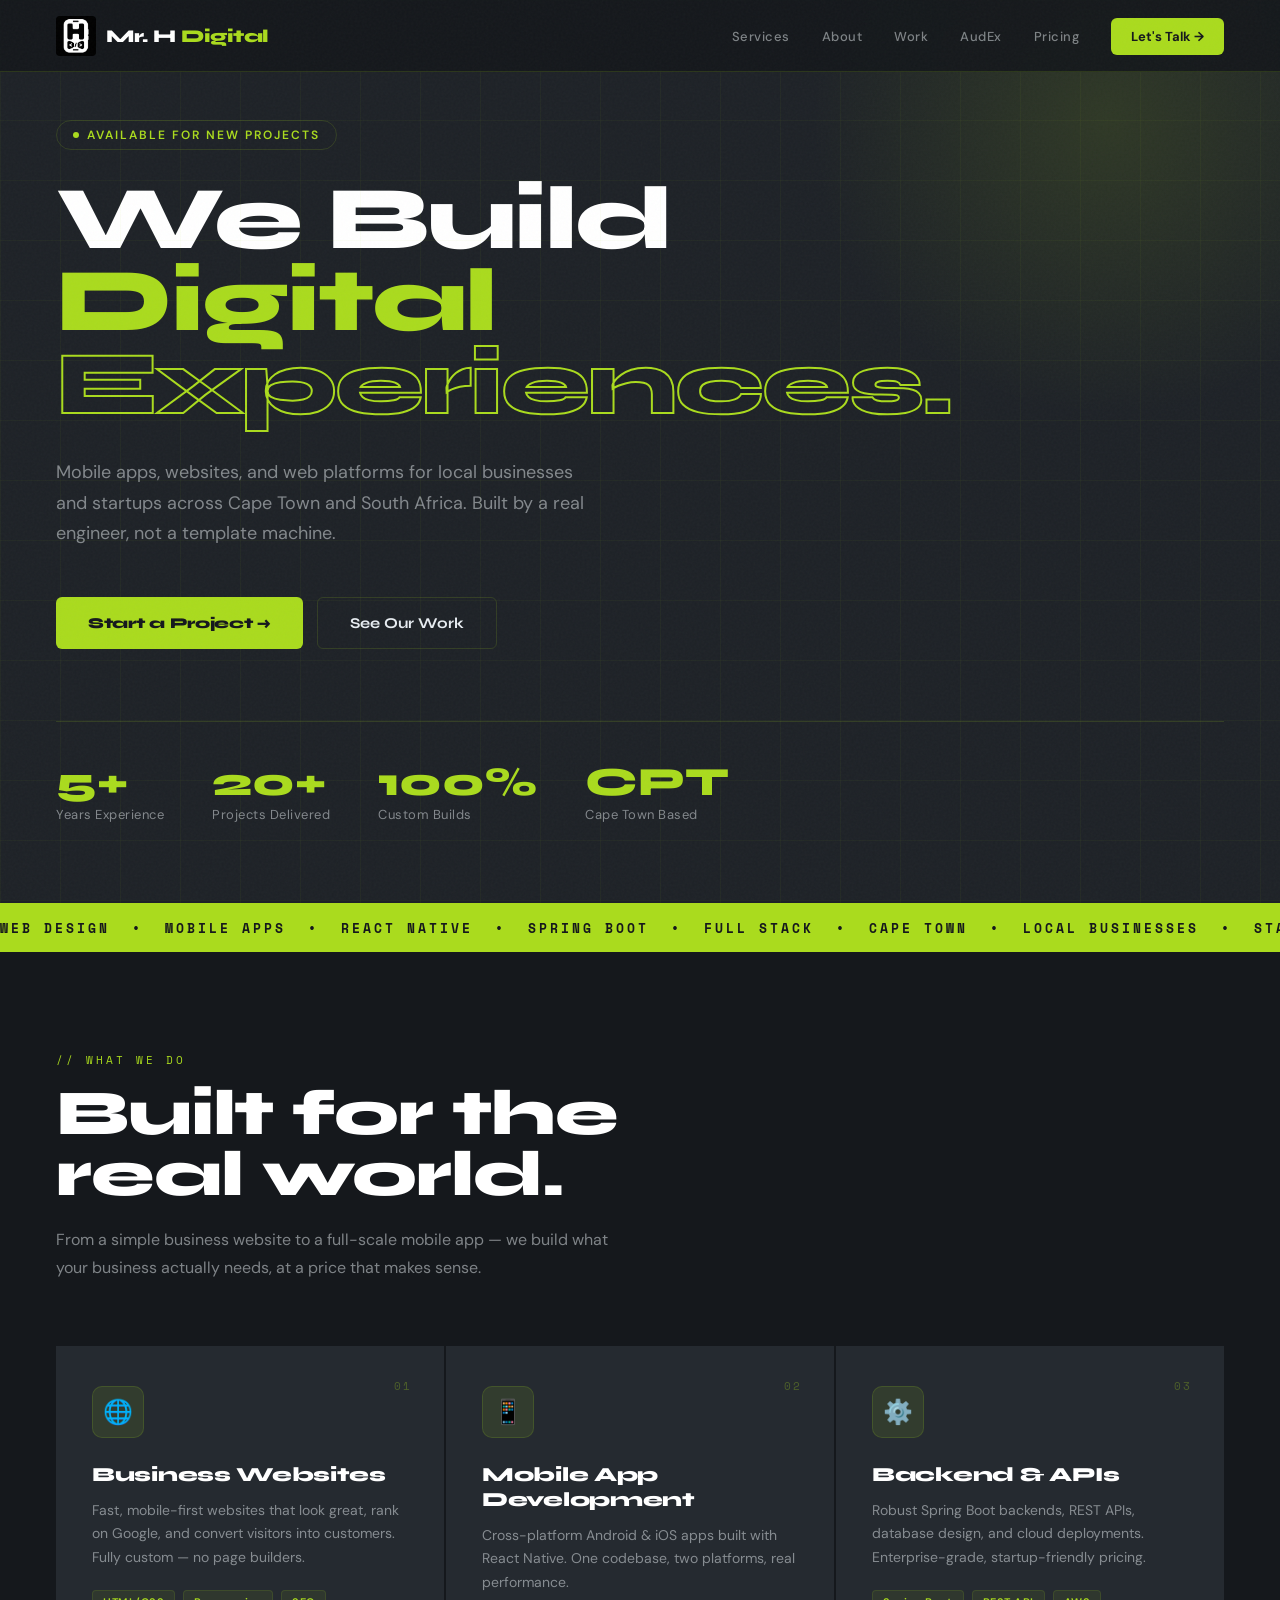
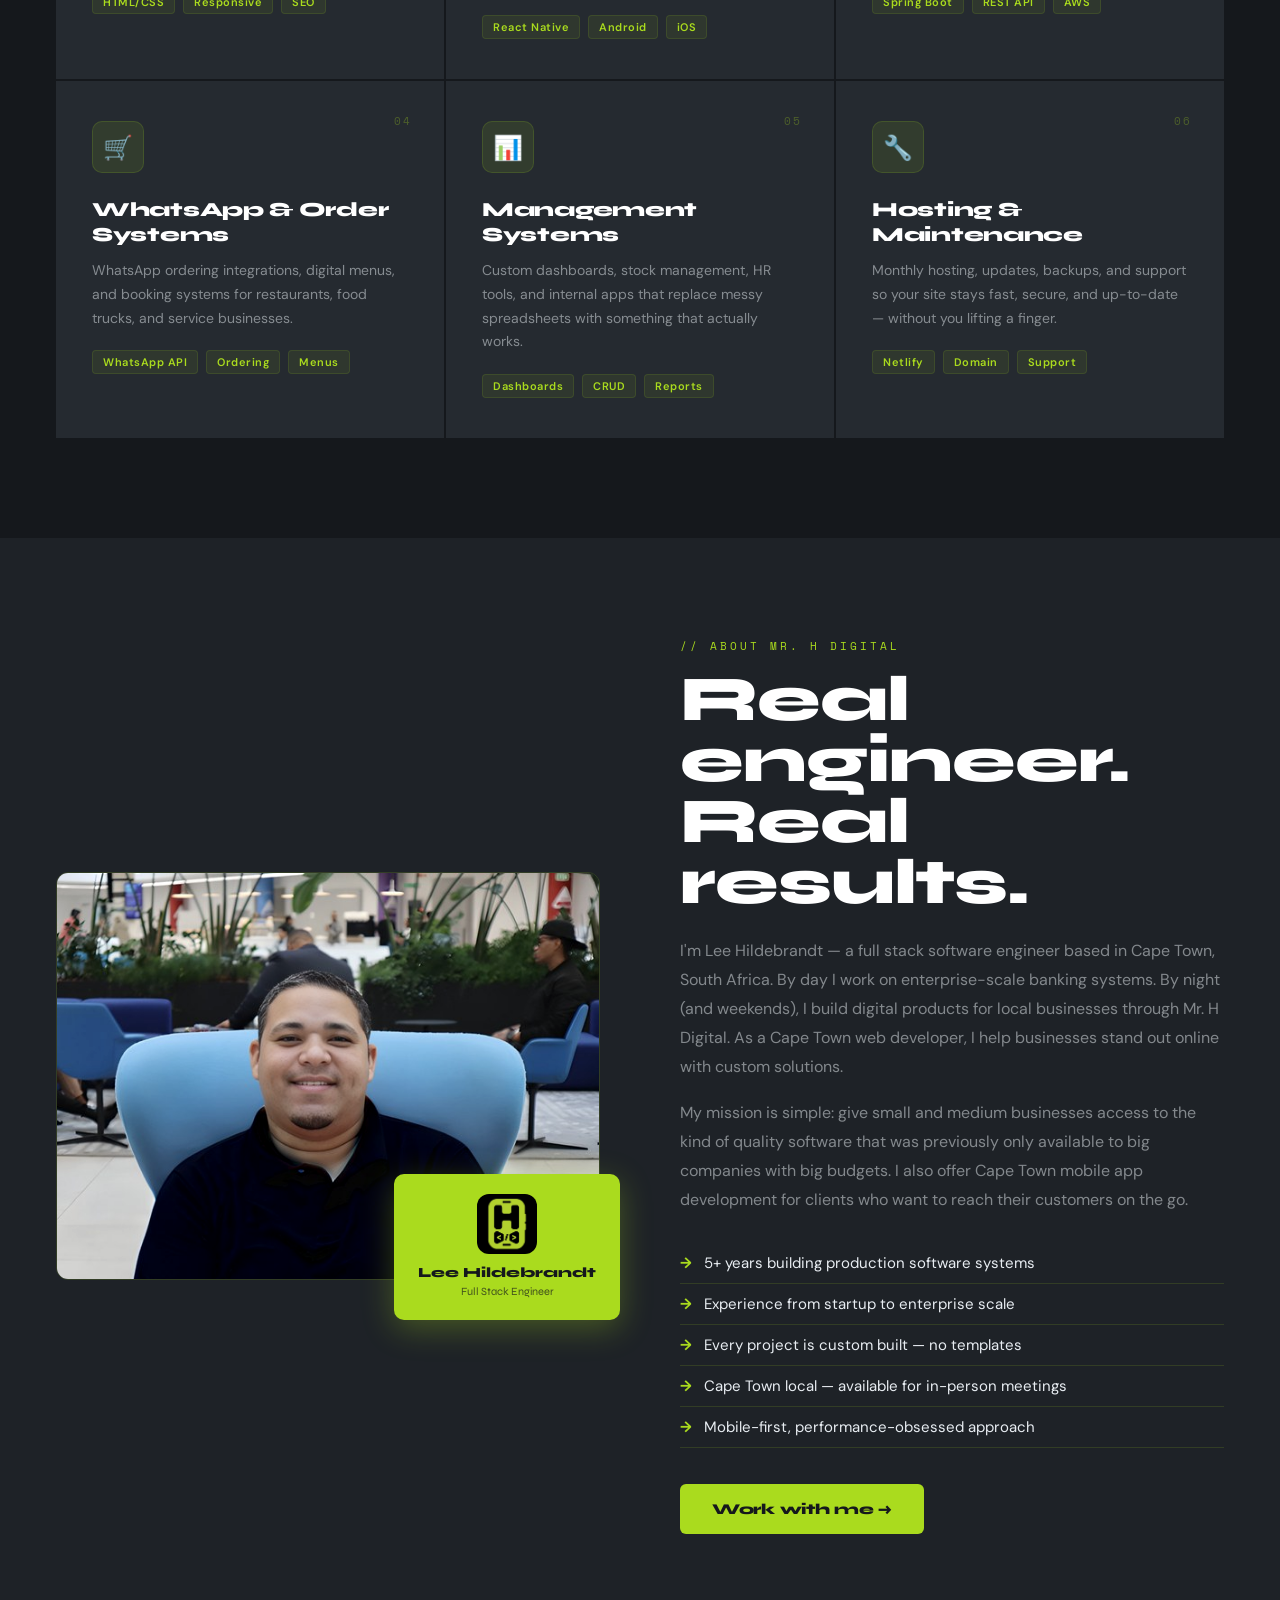
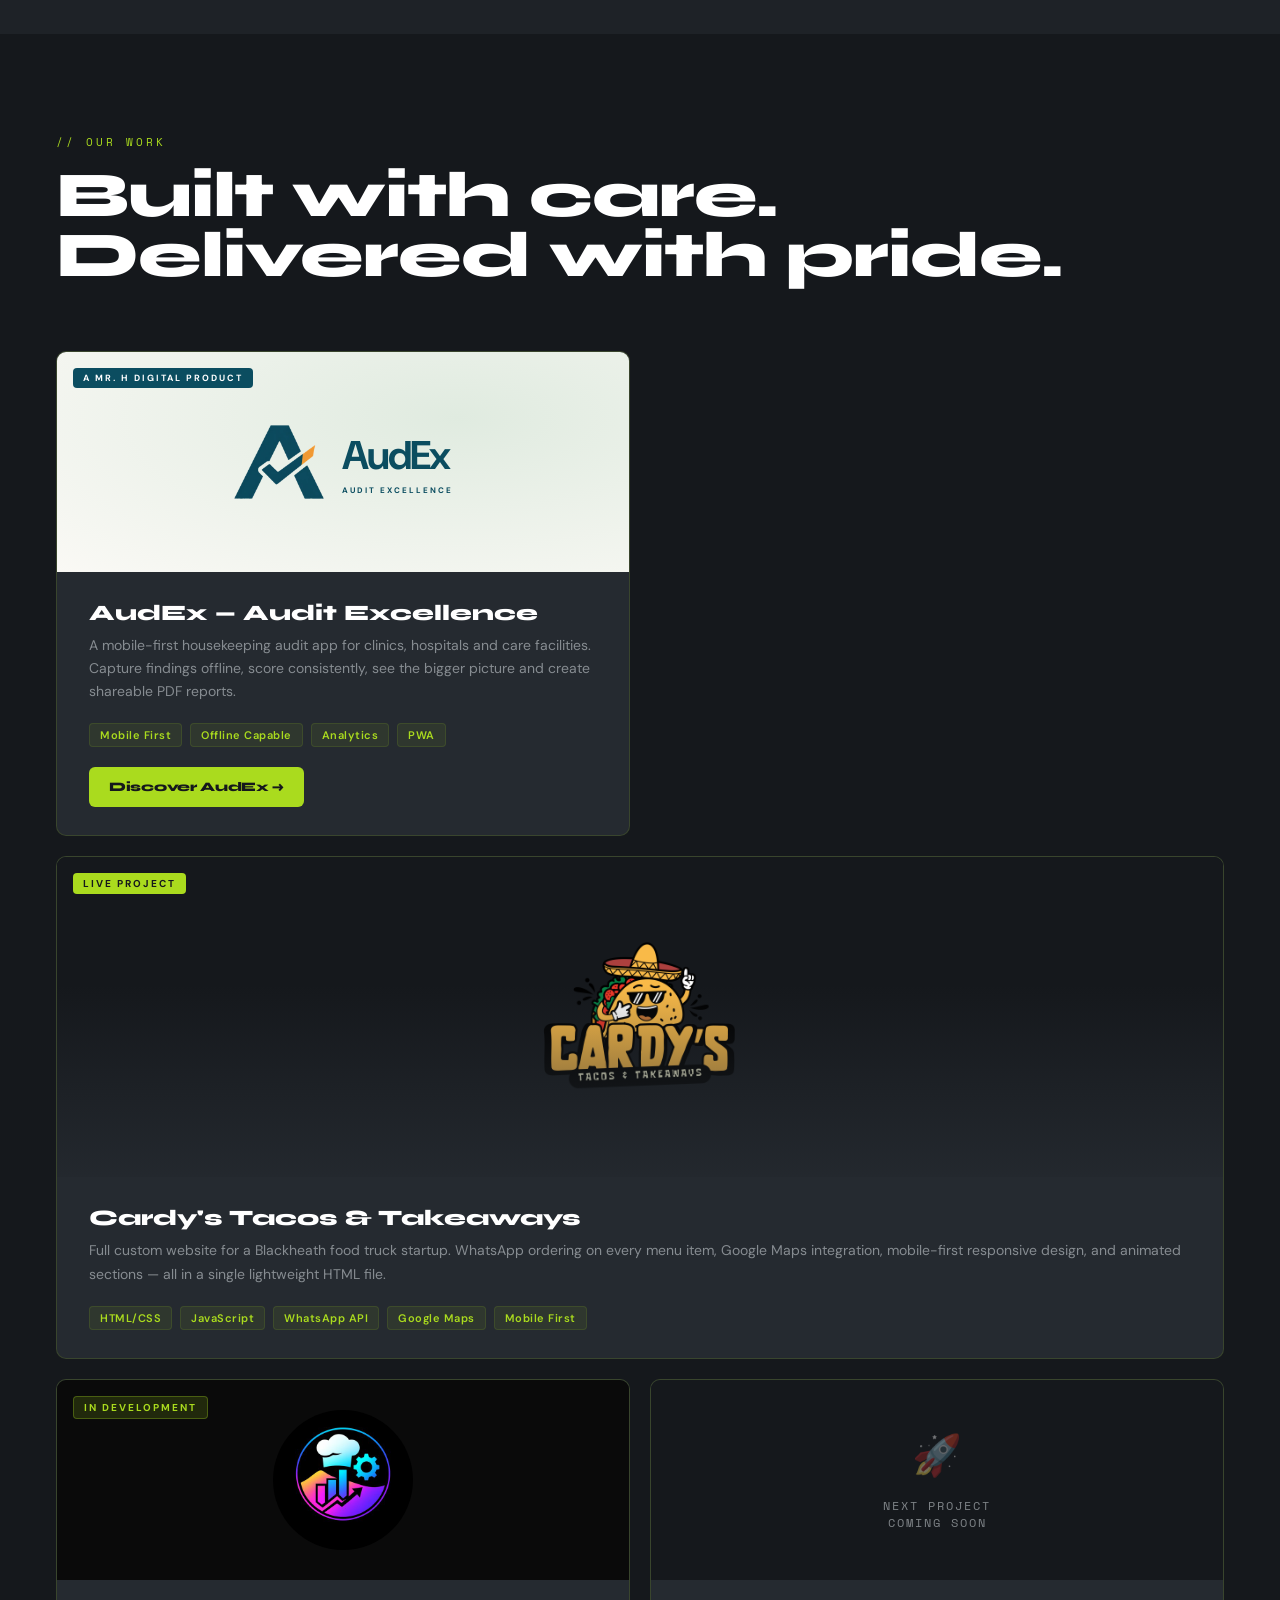
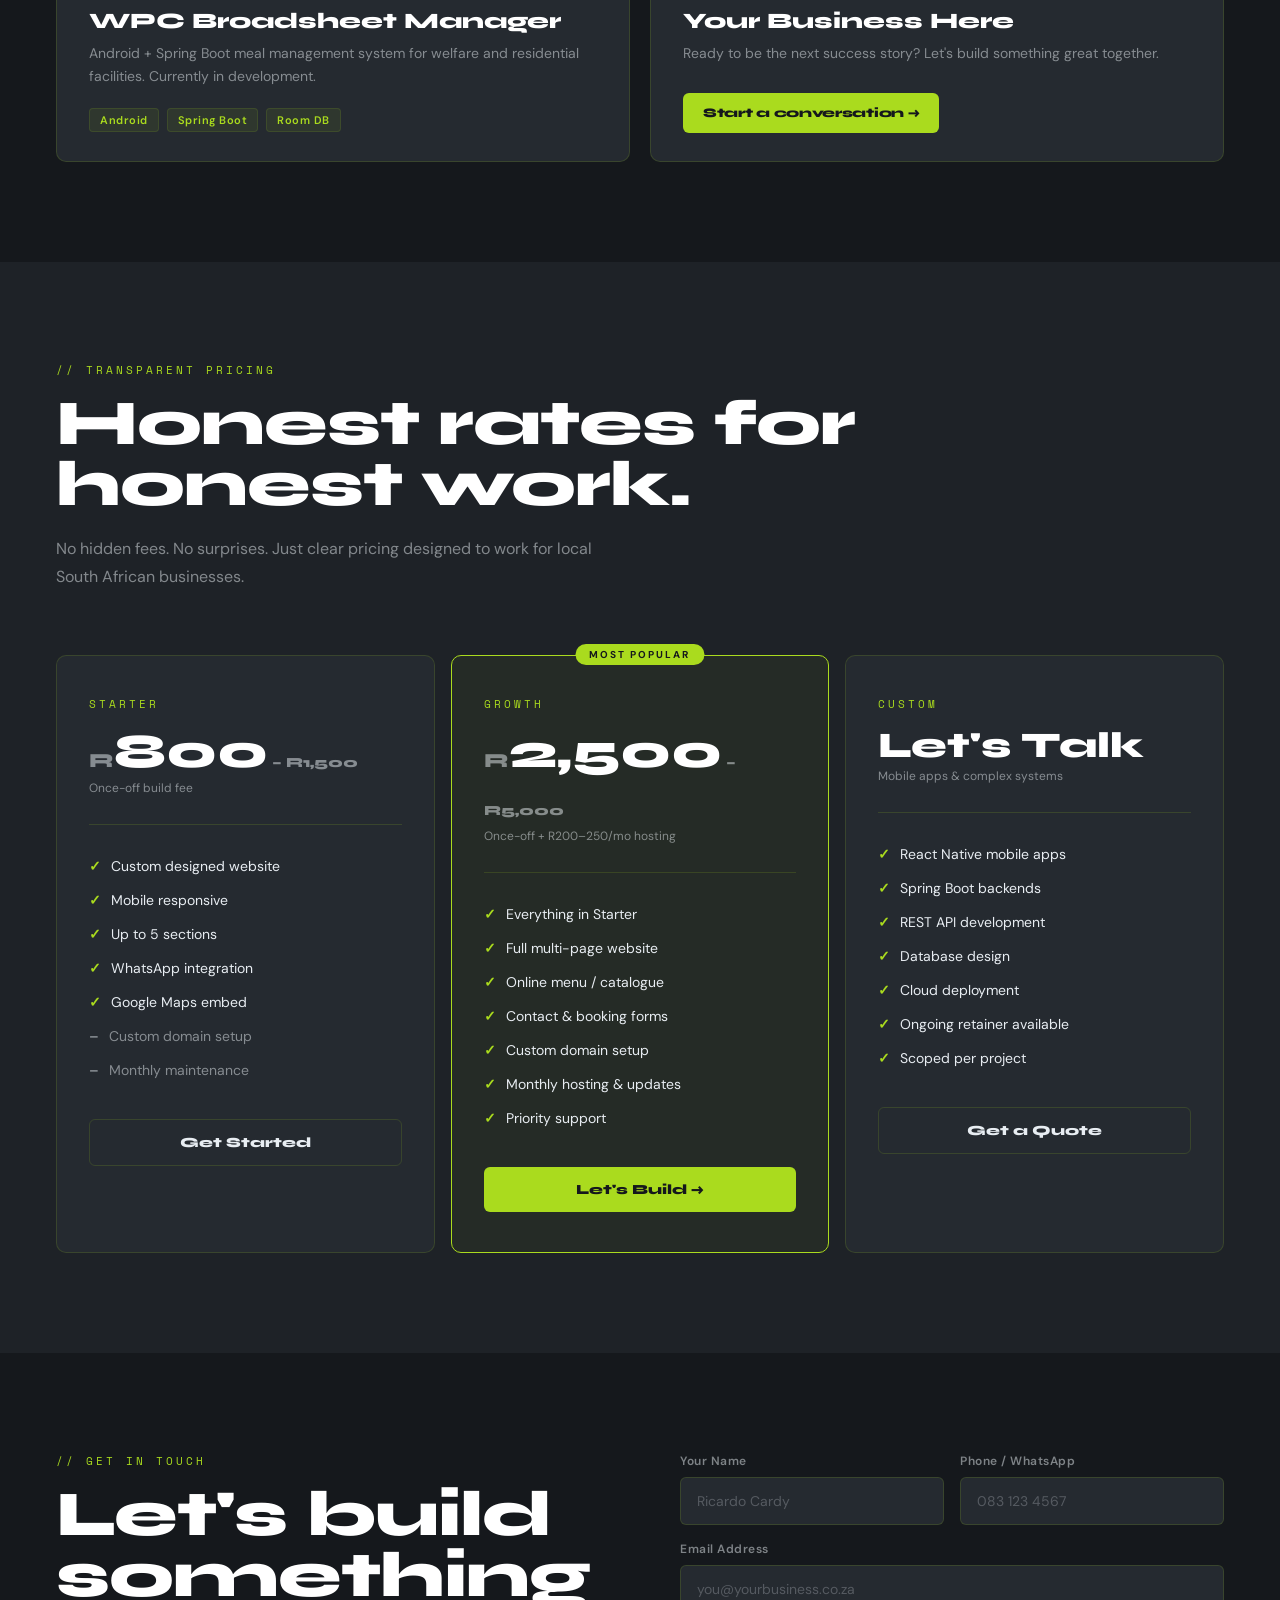
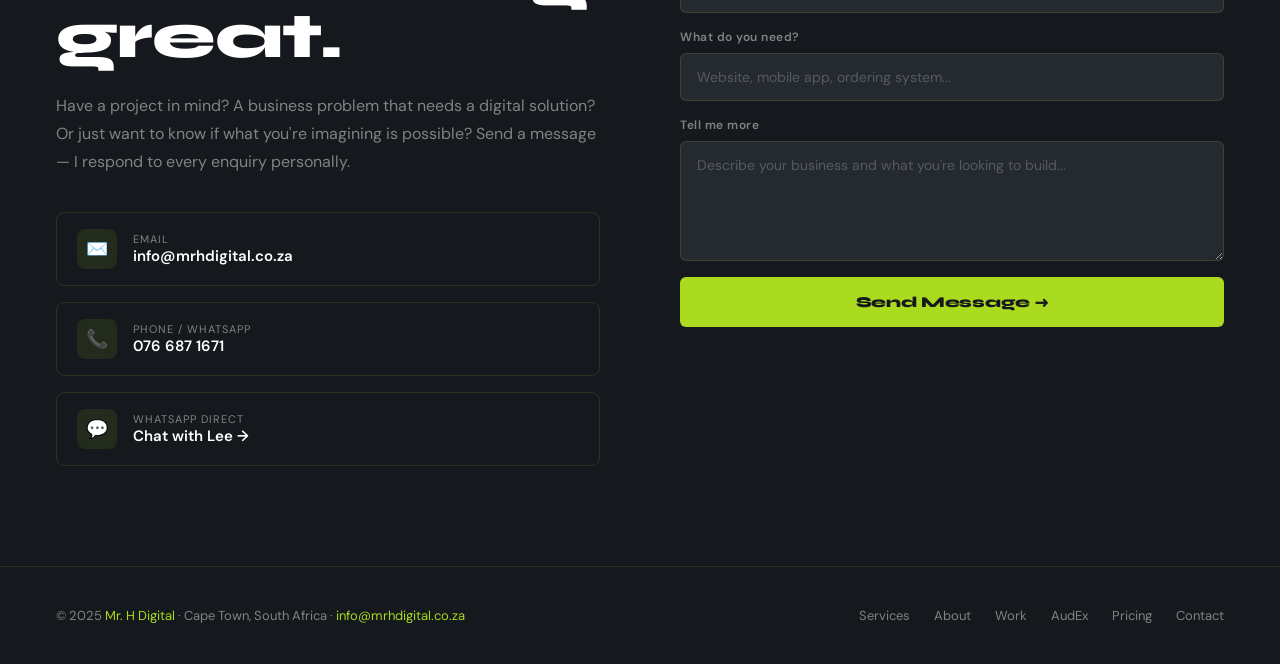
==== commit 371eed35: "Add dedicated AudEx product website and main site links Co-authored-by: Copilot <223556219+Copilot@u" ====
--- a/index.html
+++ b/index.html
@@ -34,6 +34,7 @@
     <li><a href="#services">Services</a></li>
     <li><a href="#about">About</a></li>
     <li><a href="#portfolio">Work</a></li>
+    <li><a href="audex/">AudEx</a></li>
     <li><a href="#pricing">Pricing</a></li>
     <li><a href="#contact" class="nav-cta">Let's Talk →</a></li>
   </ul>
@@ -47,6 +48,7 @@
   <a href="#services" onclick="toggleMenu()">Services</a>
   <a href="#about" onclick="toggleMenu()">About</a>
   <a href="#portfolio" onclick="toggleMenu()">Work</a>
+  <a href="audex/">AudEx</a>
   <a href="#pricing" onclick="toggleMenu()">Pricing</a>
   <a href="#contact" class="mob-cta" onclick="toggleMenu()">Let's Talk →</a>
 </div>
@@ -194,6 +196,21 @@
   <div class="sec-eyebrow fade-up">// Our Work</div>
   <h2 class="sec-title fade-up">Built with care.<br>Delivered with pride.</h2>
   <div class="portfolio-grid fade-up">
+    <article class="portfolio-card audex-product-card">
+      <a class="audex-product-visual" href="audex/" aria-label="Discover AudEx, Audit Excellence">
+        <img src="audex/assets/audex-mark.webp" alt="" width="122" height="100" loading="lazy" />
+        <span class="audex-product-name">AudEx<small>AUDIT EXCELLENCE</small></span>
+        <span class="p-label">A Mr. H Digital Product</span>
+      </a>
+      <div class="p-body">
+        <div class="p-title">AudEx &mdash; Audit Excellence</div>
+        <div class="p-desc">A mobile-first housekeeping audit app for clinics, hospitals and care facilities. Capture findings offline, score consistently, see the bigger picture and create shareable PDF reports.</div>
+        <div class="p-stack">
+          <span class="tag">Mobile First</span><span class="tag">Offline Capable</span><span class="tag">Analytics</span><span class="tag">PWA</span>
+        </div>
+        <a href="audex/" class="btn-primary" style="display:inline-flex;font-size:13px;padding:12px 20px;margin-top:20px;">Discover AudEx &rarr;</a>
+      </div>
+    </article>
     <div class="portfolio-card featured">
       <div class="p-thumb">
         <div class="p-thumb-bg" style="background:var(--darker);">
@@ -373,6 +390,7 @@
     <a href="#services">Services</a>
     <a href="#about">About</a>
     <a href="#portfolio">Work</a>
+    <a href="audex/">AudEx</a>
     <a href="#pricing">Pricing</a>
     <a href="#contact">Contact</a>
   </div>
--- a/css/styles.css
+++ b/css/styles.css
@@ -22,6 +22,18 @@
     }
     /* Improve tap targets on touch devices */
     a, button { -webkit-tap-highlight-color: transparent; }
+
+    .audex-product-visual {
+      position: relative; display: flex; align-items: center; justify-content: center;
+      gap: 18px; min-height: 220px; padding: 45px 24px;
+      background: radial-gradient(ellipse at 70% 30%, #e0ebe0, #faf9f5);
+      color: #0b4d60; text-decoration: none;
+    }
+    .audex-product-visual img { width: 90px; height: 74px; object-fit: contain; }
+    .audex-product-name { font-size: 40px; font-weight: 700; letter-spacing: -2px; }
+    .audex-product-name small { display: block; font-size: 8px; letter-spacing: 2px; margin-top: 4px; }
+    .audex-product-visual .p-label { background: #0b4d60; color: #fff; font-size: 9px; }
+    .audex-product-visual:focus-visible { outline: 3px solid var(--lime); outline-offset: -3px; }
 
     /* ── NOISE OVERLAY ── */
     body::after {
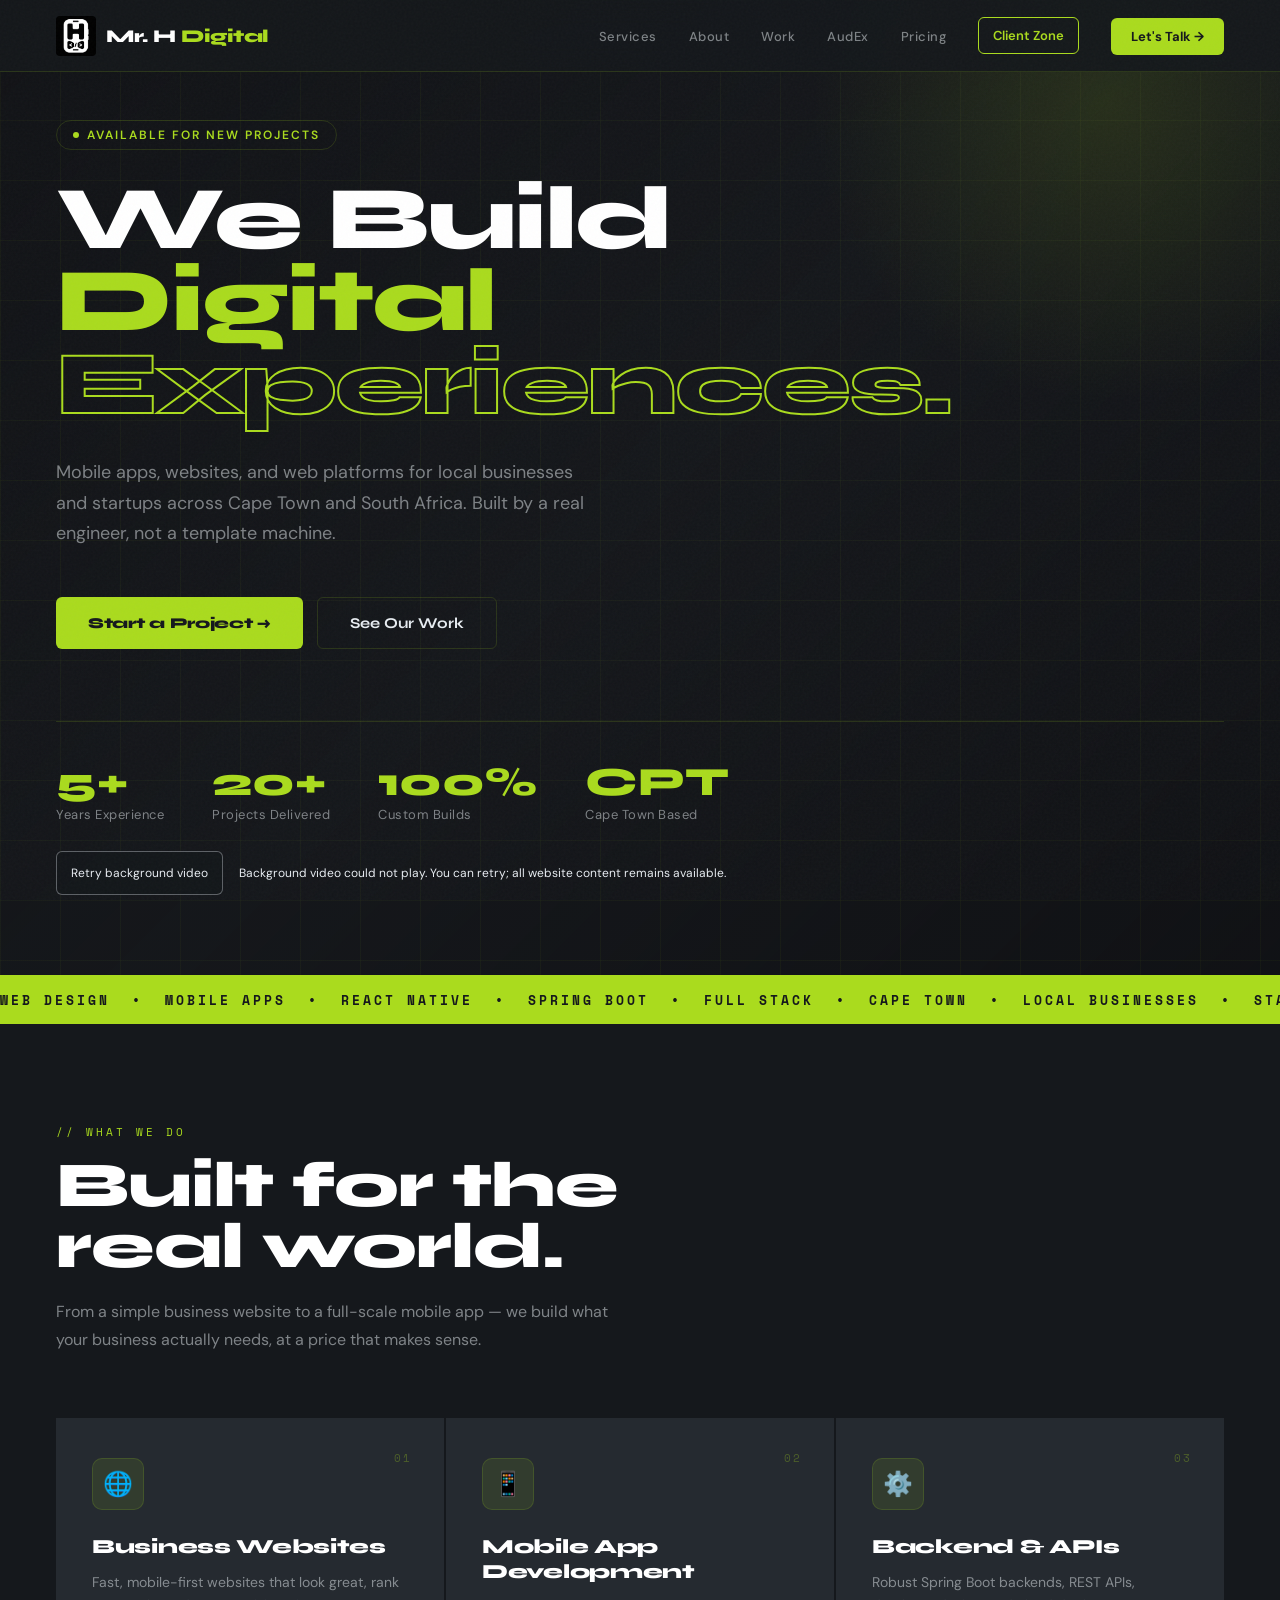
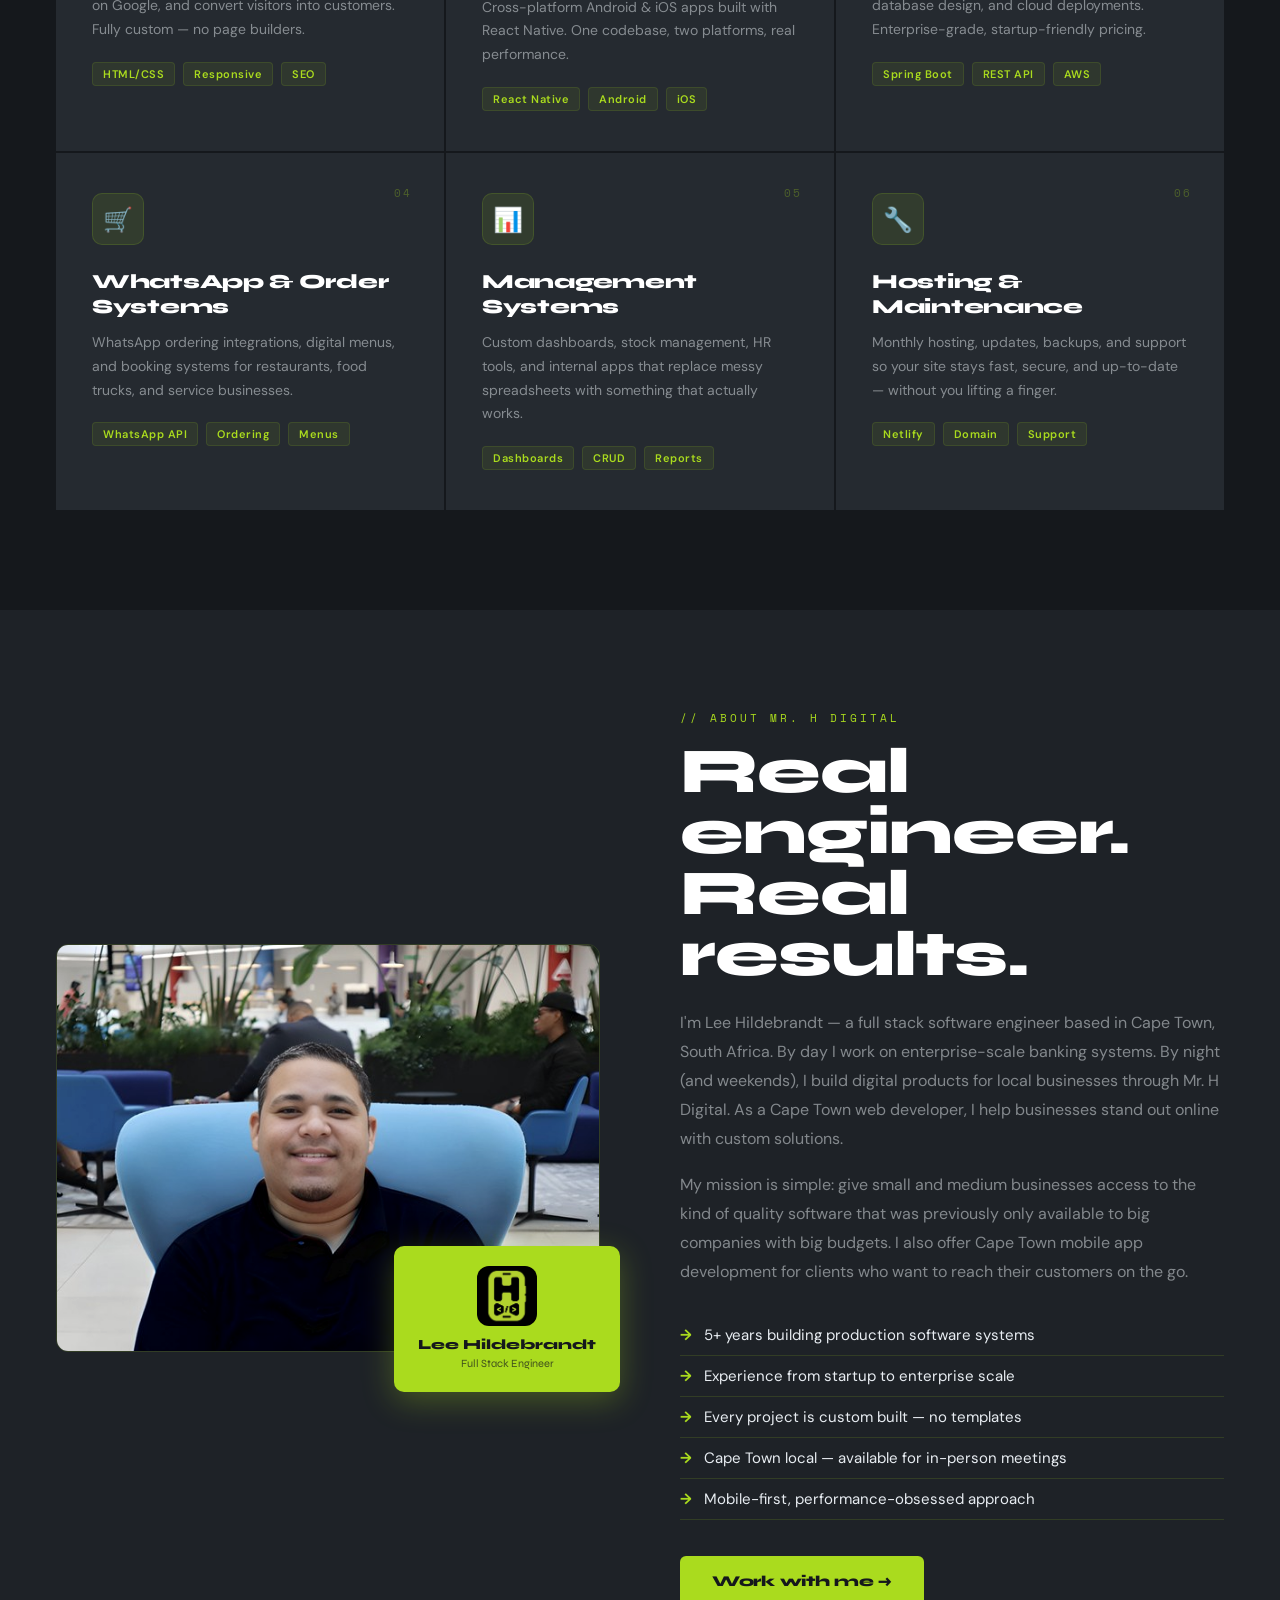
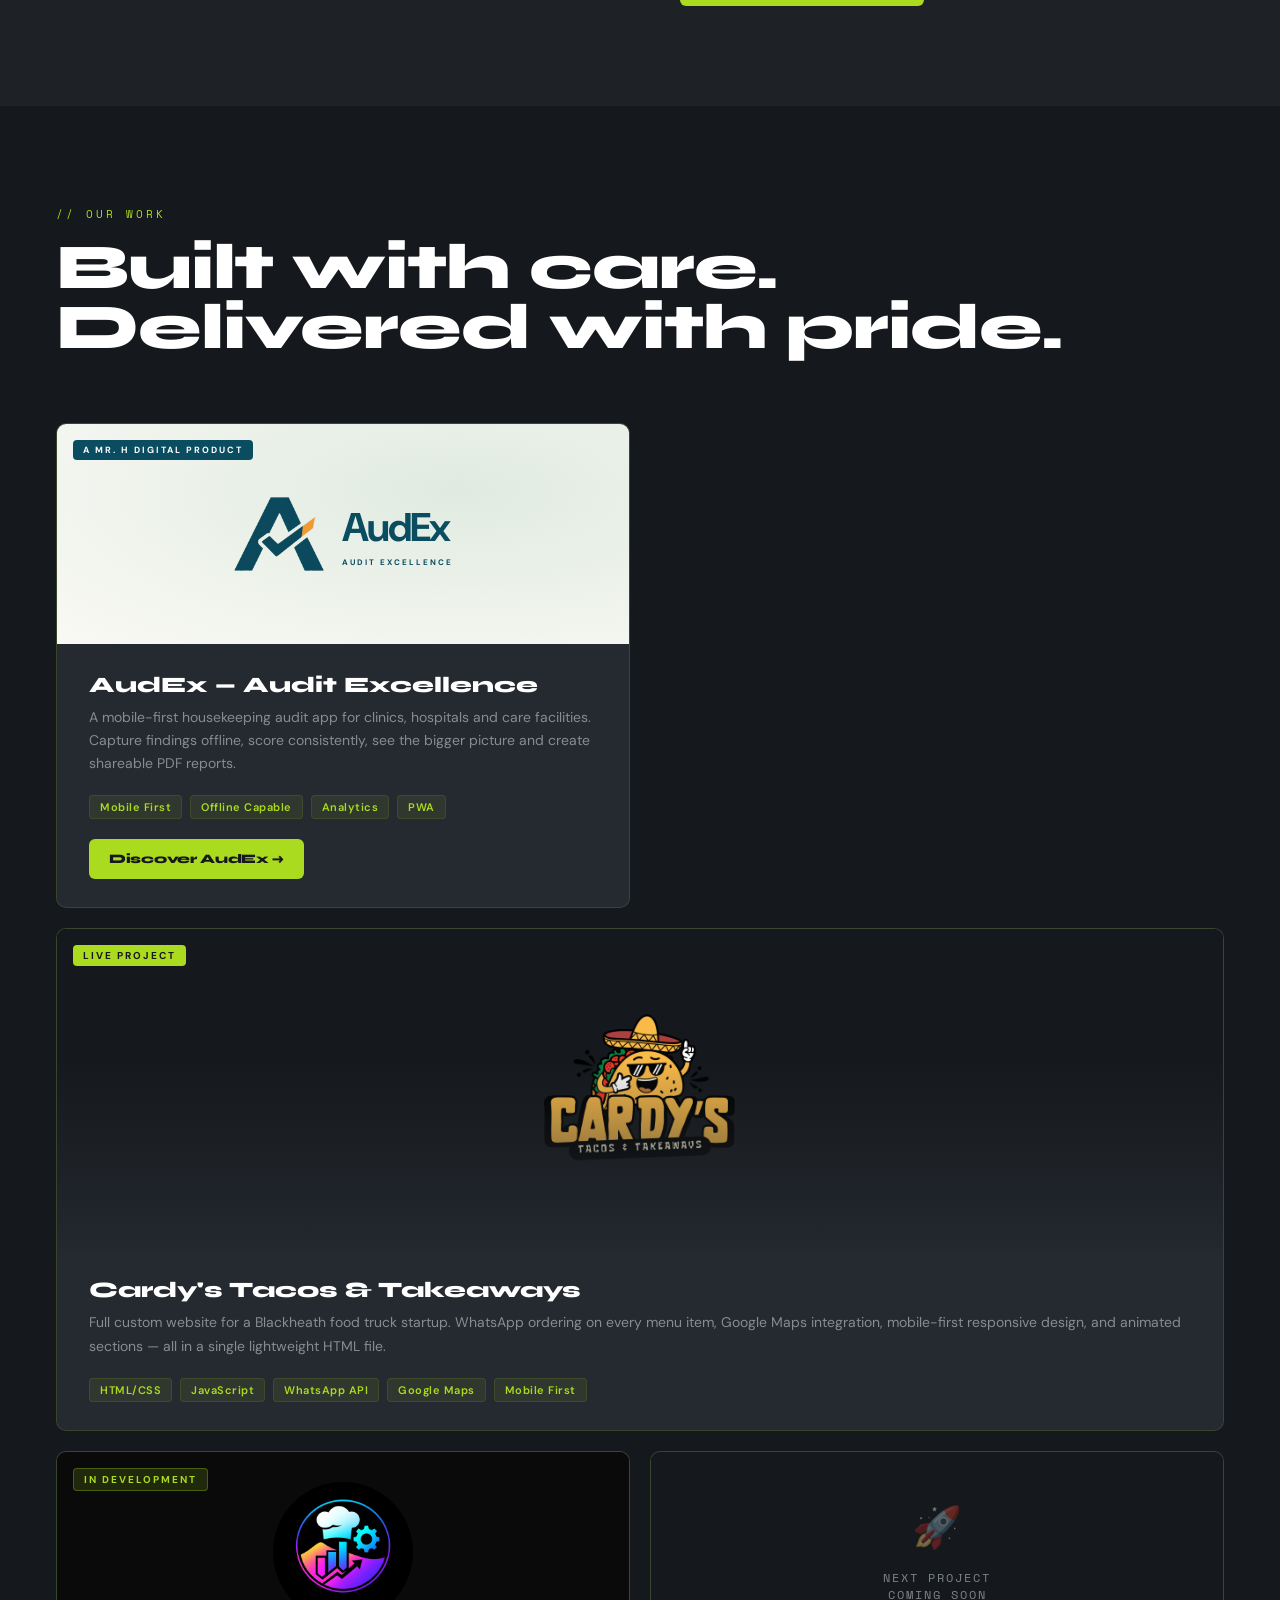
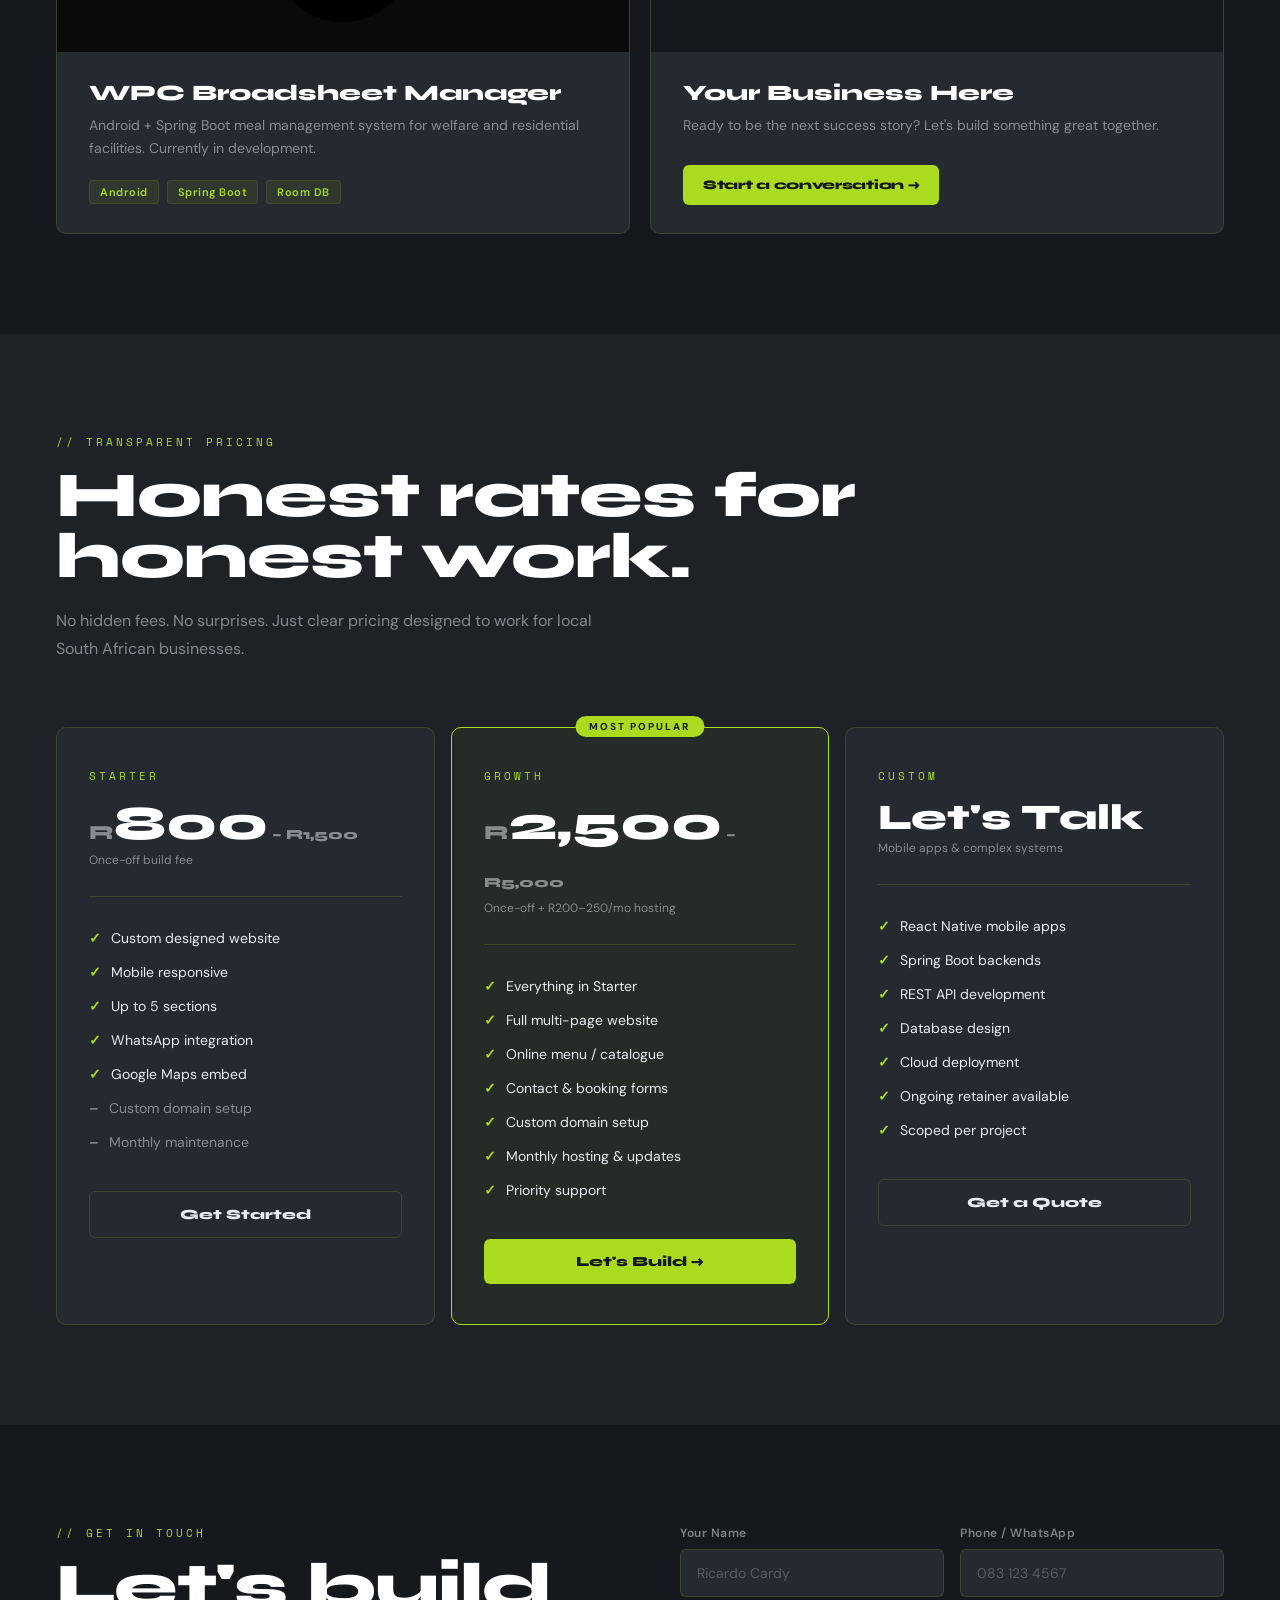
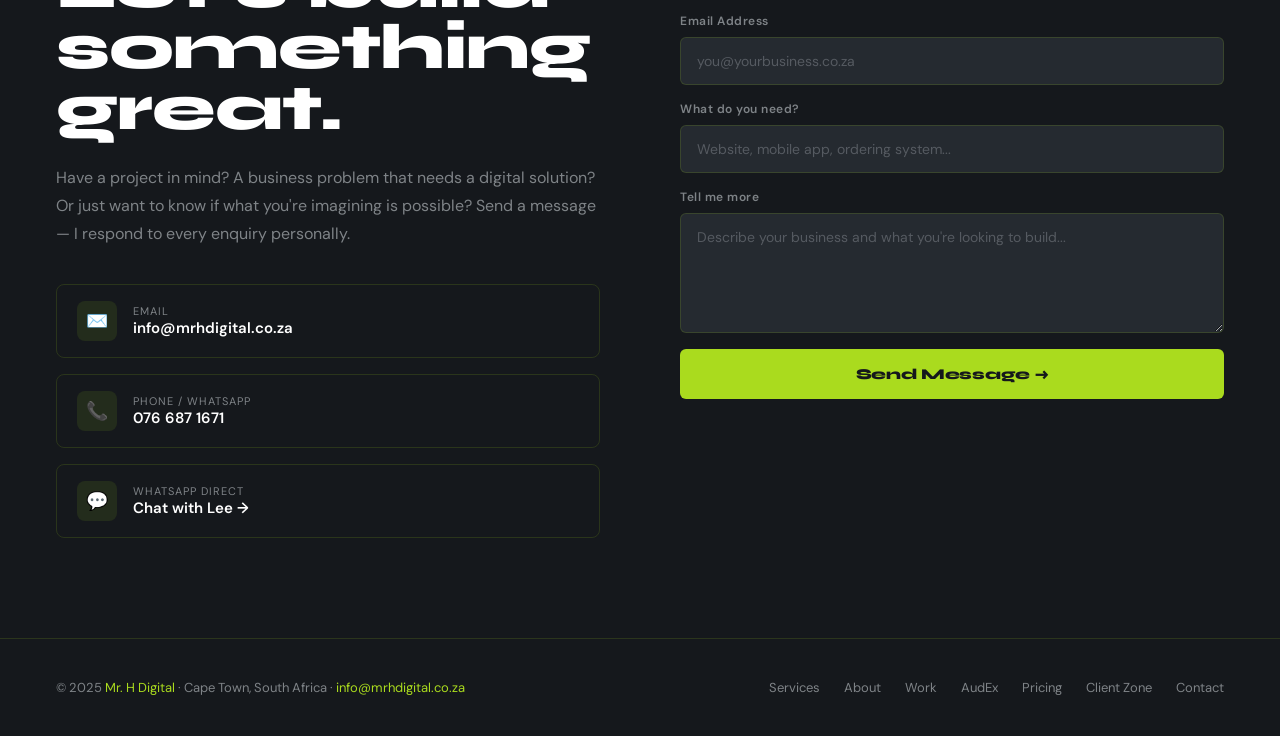
==== commit 920e688c: "Restore hero background video and Client Zone links Co-authored-by: Copilot <223556219+Copilot@users" ====
--- a/index.html
+++ b/index.html
@@ -36,6 +36,7 @@
     <li><a href="#portfolio">Work</a></li>
     <li><a href="audex/">AudEx</a></li>
     <li><a href="#pricing">Pricing</a></li>
+    <li><a href="https://mr-h-digital.github.io/mrh-invoice-ui/" class="nav-client-zone">Client Zone</a></li>
     <li><a href="#contact" class="nav-cta">Let's Talk →</a></li>
   </ul>
   <button class="hamburger" id="hbg" onclick="toggleMenu()" aria-label="Menu">
@@ -50,43 +51,52 @@
   <a href="#portfolio" onclick="toggleMenu()">Work</a>
   <a href="audex/">AudEx</a>
   <a href="#pricing" onclick="toggleMenu()">Pricing</a>
+  <a href="https://mr-h-digital.github.io/mrh-invoice-ui/" class="mob-client-zone" onclick="toggleMenu()">Client Zone</a>
   <a href="#contact" class="mob-cta" onclick="toggleMenu()">Let's Talk →</a>
 </div>
 
 <!-- HERO -->
 <section class="hero">
+  <video id="hero-video" class="hero-video" muted loop playsinline preload="none" aria-hidden="true" tabindex="-1" data-src="https://videos.pexels.com/video-files/3141207/3141207-hd_1280_720_25fps.mp4" data-mobile-src="https://videos.pexels.com/video-files/3141207/3141207-sd_640_360_25fps.mp4"></video>
+  <div class="hero-video-overlay" aria-hidden="true"></div>
   <div class="hero-grid-bg"></div>
   <div class="hero-glow"></div>
-  <div class="hero-tag">Available for new projects</div>
-  <h1 class="hero-title">
-    We Build<br>
-    <span class="lime">Digital</span><br>
-    <span class="outline">Experiences.</span>
-  </h1>
-  <p class="hero-sub">
-    Mobile apps, websites, and web platforms for local businesses and startups across Cape Town and South Africa. Built by a real engineer, not a template machine.
-  </p>
-  <div class="hero-btns">
-    <a href="#contact" class="btn-primary">Start a Project →</a>
-    <a href="#portfolio" class="btn-outline">See Our Work</a>
-  </div>
-  <div class="hero-stats">
-    <div>
-      <div class="stat-num">5+</div>
-      <div class="stat-lbl">Years Experience</div>
-    </div>
-    <div>
-      <div class="stat-num">20+</div>
-      <div class="stat-lbl">Projects Delivered</div>
-    </div>
-    <div>
-      <div class="stat-num">100%</div>
-      <div class="stat-lbl">Custom Builds</div>
-    </div>
-    <div>
-      <div class="stat-num">CPT</div>
-      <div class="stat-lbl">Cape Town Based</div>
-    </div>
+  <div class="hero-content">
+    <div class="hero-tag">Available for new projects</div>
+    <h1 class="hero-title">
+      We Build<br>
+      <span class="lime">Digital</span><br>
+      <span class="outline">Experiences.</span>
+    </h1>
+    <p class="hero-sub">
+      Mobile apps, websites, and web platforms for local businesses and startups across Cape Town and South Africa. Built by a real engineer, not a template machine.
+    </p>
+    <div class="hero-btns">
+      <a href="#contact" class="btn-primary">Start a Project →</a>
+      <a href="#portfolio" class="btn-outline">See Our Work</a>
+    </div>
+    <div class="hero-stats">
+      <div>
+        <div class="stat-num">5+</div>
+        <div class="stat-lbl">Years Experience</div>
+      </div>
+      <div>
+        <div class="stat-num">20+</div>
+        <div class="stat-lbl">Projects Delivered</div>
+      </div>
+      <div>
+        <div class="stat-num">100%</div>
+        <div class="stat-lbl">Custom Builds</div>
+      </div>
+      <div>
+        <div class="stat-num">CPT</div>
+        <div class="stat-lbl">Cape Town Based</div>
+      </div>
+    </div>
+  </div>
+  <div class="hero-video-controls">
+    <button type="button" id="hero-video-toggle" aria-controls="hero-video" hidden>Play background video</button>
+    <p id="hero-video-status" role="status"></p>
   </div>
 </section>
 
@@ -392,6 +402,7 @@
     <a href="#portfolio">Work</a>
     <a href="audex/">AudEx</a>
     <a href="#pricing">Pricing</a>
+    <a href="https://mr-h-digital.github.io/mrh-invoice-ui/">Client Zone</a>
     <a href="#contact">Contact</a>
   </div>
 </footer>
--- a/css/styles.css
+++ b/css/styles.css
@@ -104,6 +104,19 @@
       color: var(--darker) !important; text-align: center;
       border-radius: 8px; border-bottom: none !important; font-size: 24px !important;
     }
+    .nav-links .nav-client-zone {
+      display: inline-block; border: 1px solid var(--lime);
+      color: var(--lime); padding: 9px 14px; border-radius: 6px;
+      font-weight: 600; letter-spacing: 0; white-space: nowrap;
+    }
+    .nav-links .nav-client-zone:hover { background: var(--lime); color: var(--darker); }
+    .mobile-drawer .mob-client-zone {
+      color: var(--lime); border: 1px solid var(--lime); border-radius: 8px;
+      text-align: center; font-size: 24px; margin-top: 20px; padding: 14px;
+    }
+    .nav-client-zone:focus-visible, .mob-client-zone:focus-visible, #hero-video-toggle:focus-visible {
+      outline: 3px solid var(--lime); outline-offset: 4px;
+    }
 
     /* ── HERO ── */
     .hero {
@@ -112,8 +125,30 @@
       padding: 120px 56px 80px;
       position: relative; overflow: hidden;
     }
+    .hero-video {
+      position: absolute; inset: 0; width: 100%; height: 100%;
+      object-fit: cover; object-position: center;
+      opacity: .25; mix-blend-mode: luminosity; pointer-events: none; z-index: 0;
+    }
+    .hero-video-overlay {
+      position: absolute; inset: 0; z-index: 1; pointer-events: none;
+      background: linear-gradient(135deg, rgba(15,16,19,.82), rgba(15,16,19,.58) 50%, rgba(15,16,19,.88));
+    }
+    .hero-content { position: relative; z-index: 4; width: 100%; min-width: 0; }
+    .hero-video-controls {
+      position: relative; z-index: 4; display: flex; align-items: center;
+      flex-wrap: wrap; gap: 10px 16px; margin-top: 28px;
+    }
+    #hero-video-toggle {
+      min-height: 44px; background: rgba(21,24,28,.85); color: var(--text);
+      border: 1px solid rgba(232,237,242,.35); border-radius: 6px;
+      padding: 10px 14px; font: inherit; font-size: 12px; cursor: pointer;
+    }
+    #hero-video-toggle:hover { border-color: var(--lime); color: var(--lime); }
+    #hero-video-status { color: var(--text); font-size: 12px; max-width: 520px; }
+    .hero-video-controls:has(#hero-video-toggle[hidden]) { display: none; }
     .hero-grid-bg {
-      position: absolute; inset: 0; pointer-events: none;
+      position: absolute; inset: 0; pointer-events: none; z-index: 2;
       background-image:
         linear-gradient(rgba(170,219,30,.04) 1px, transparent 1px),
         linear-gradient(90deg, rgba(170,219,30,.04) 1px, transparent 1px);
@@ -123,7 +158,7 @@
       position: absolute; top: -20%; right: -10%;
       width: 600px; height: 600px;
       background: radial-gradient(circle, rgba(170,219,30,.12) 0%, transparent 70%);
-      pointer-events: none;
+      pointer-events: none; z-index: 3;
     }
     .hero-tag {
       display: inline-flex; align-items: center; gap: 8px;
@@ -498,6 +533,10 @@
     }
 
     /* ── MOBILE ── */
+    @media (min-width: 901px) and (max-width: 1200px) {
+      nav { padding-inline: 28px; }
+      .nav-links { gap: 16px; }
+    }
     @media (max-width: 900px) {
       /* Nav */
       nav { padding: 0 20px; height: 64px; }
@@ -701,3 +740,8 @@
       footer { padding: 24px 16px; }
       .footer-links { gap: 10px 14px; }
     }
+
+    @media (prefers-reduced-motion: reduce) {
+      html { scroll-behavior: auto; }
+      *, *::before, *::after { animation: none !important; transition: none !important; }
+    }
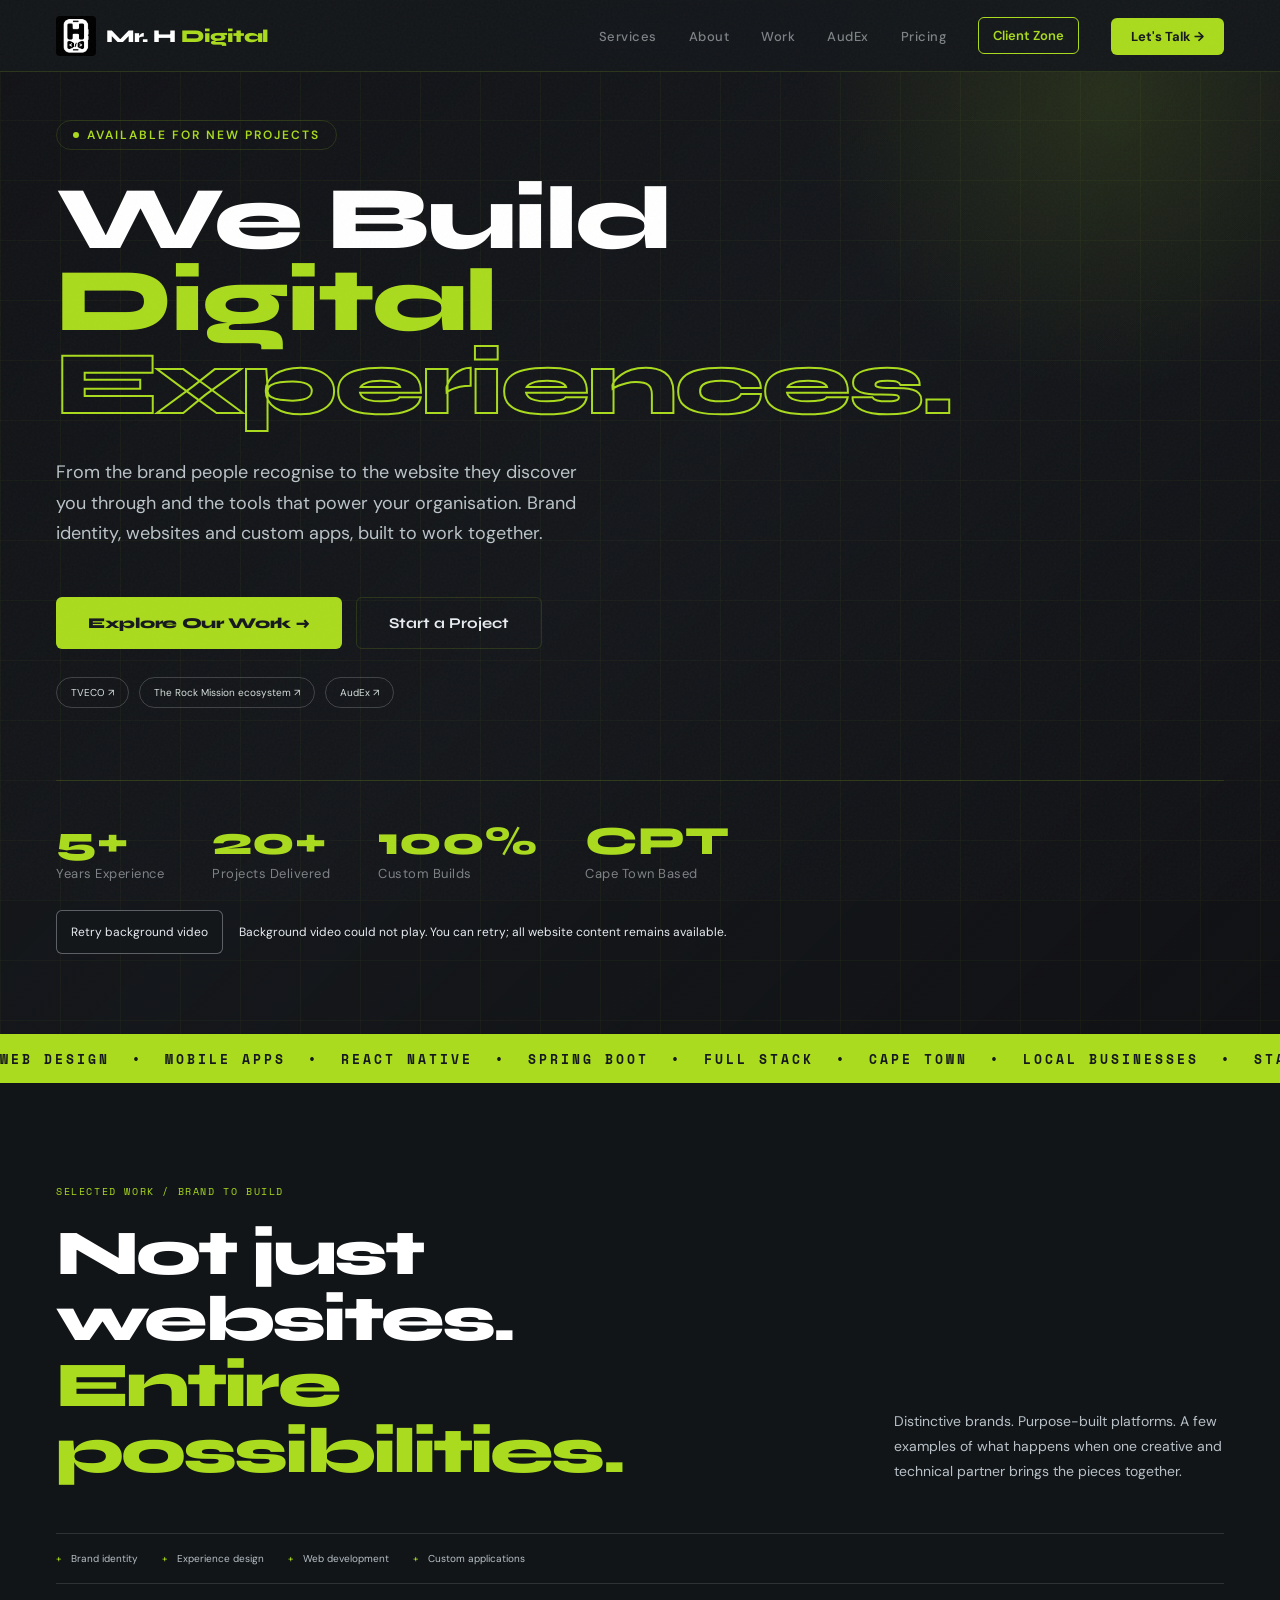
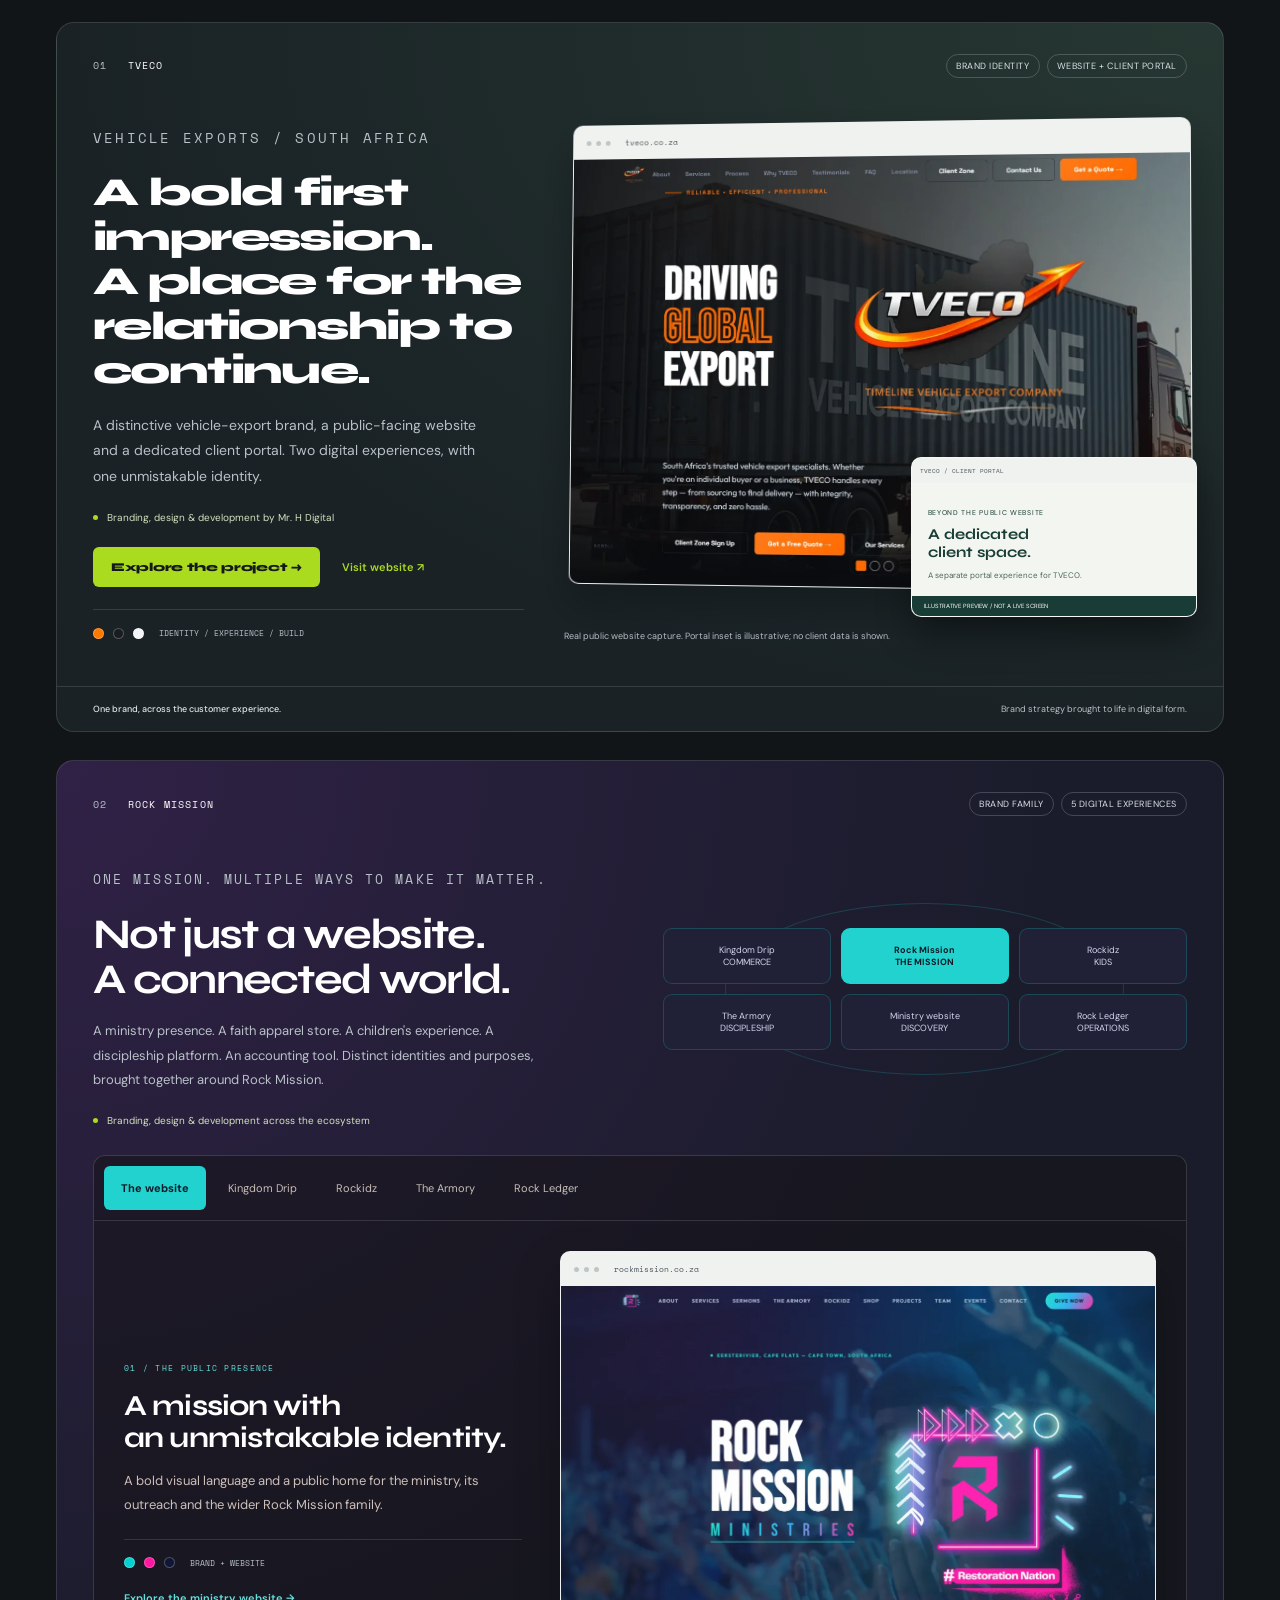
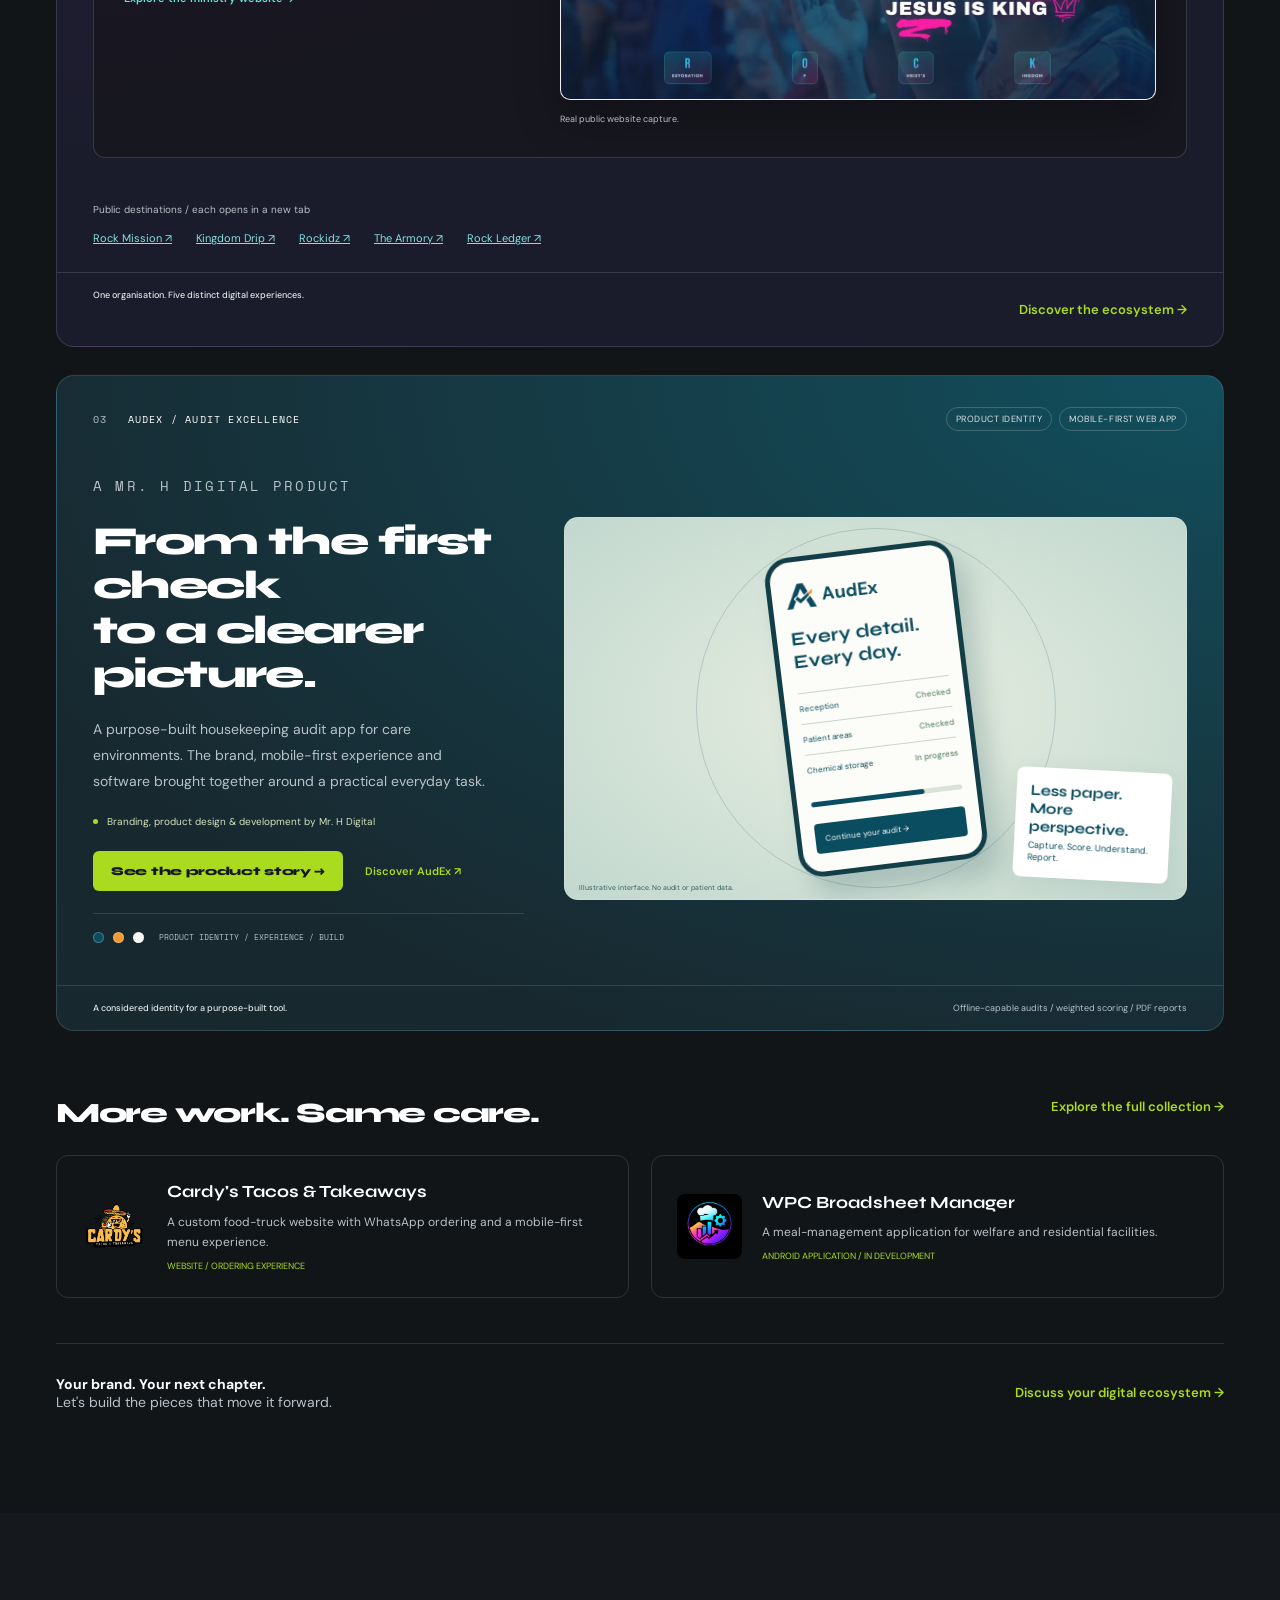
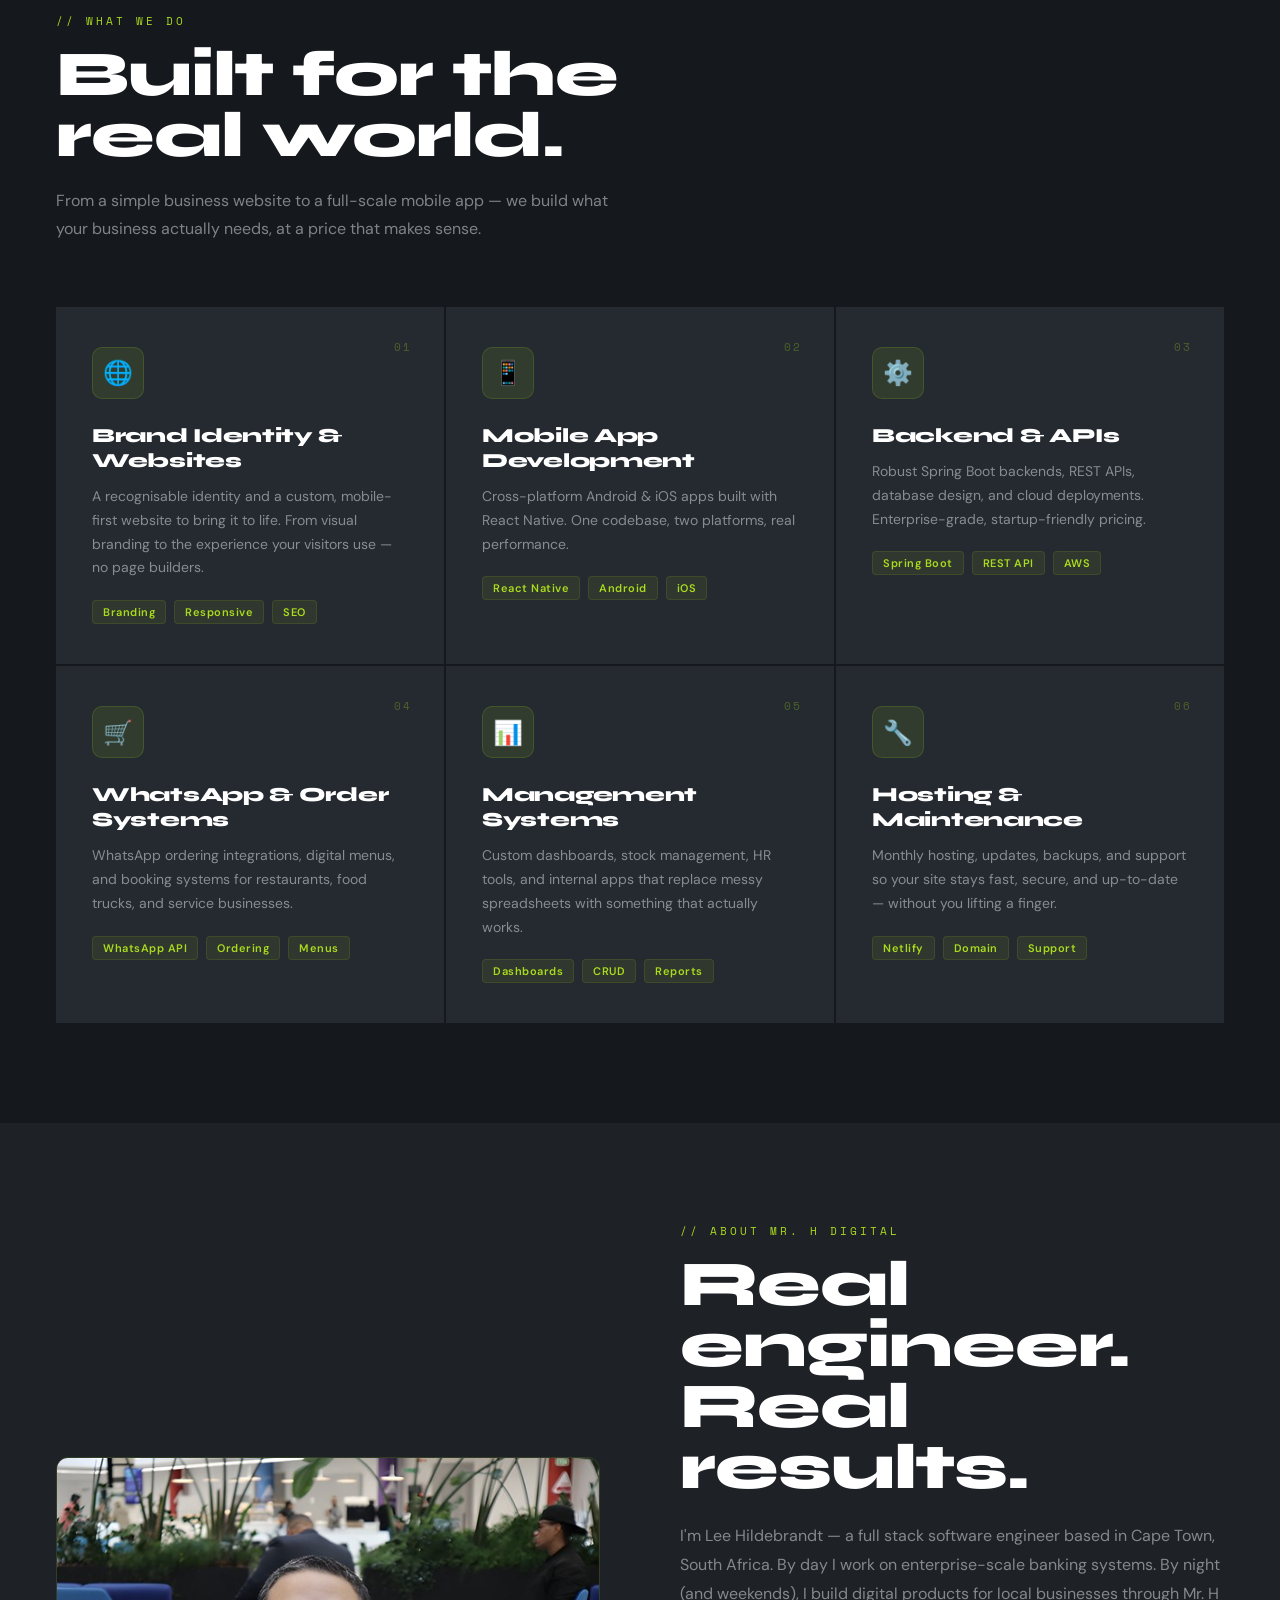
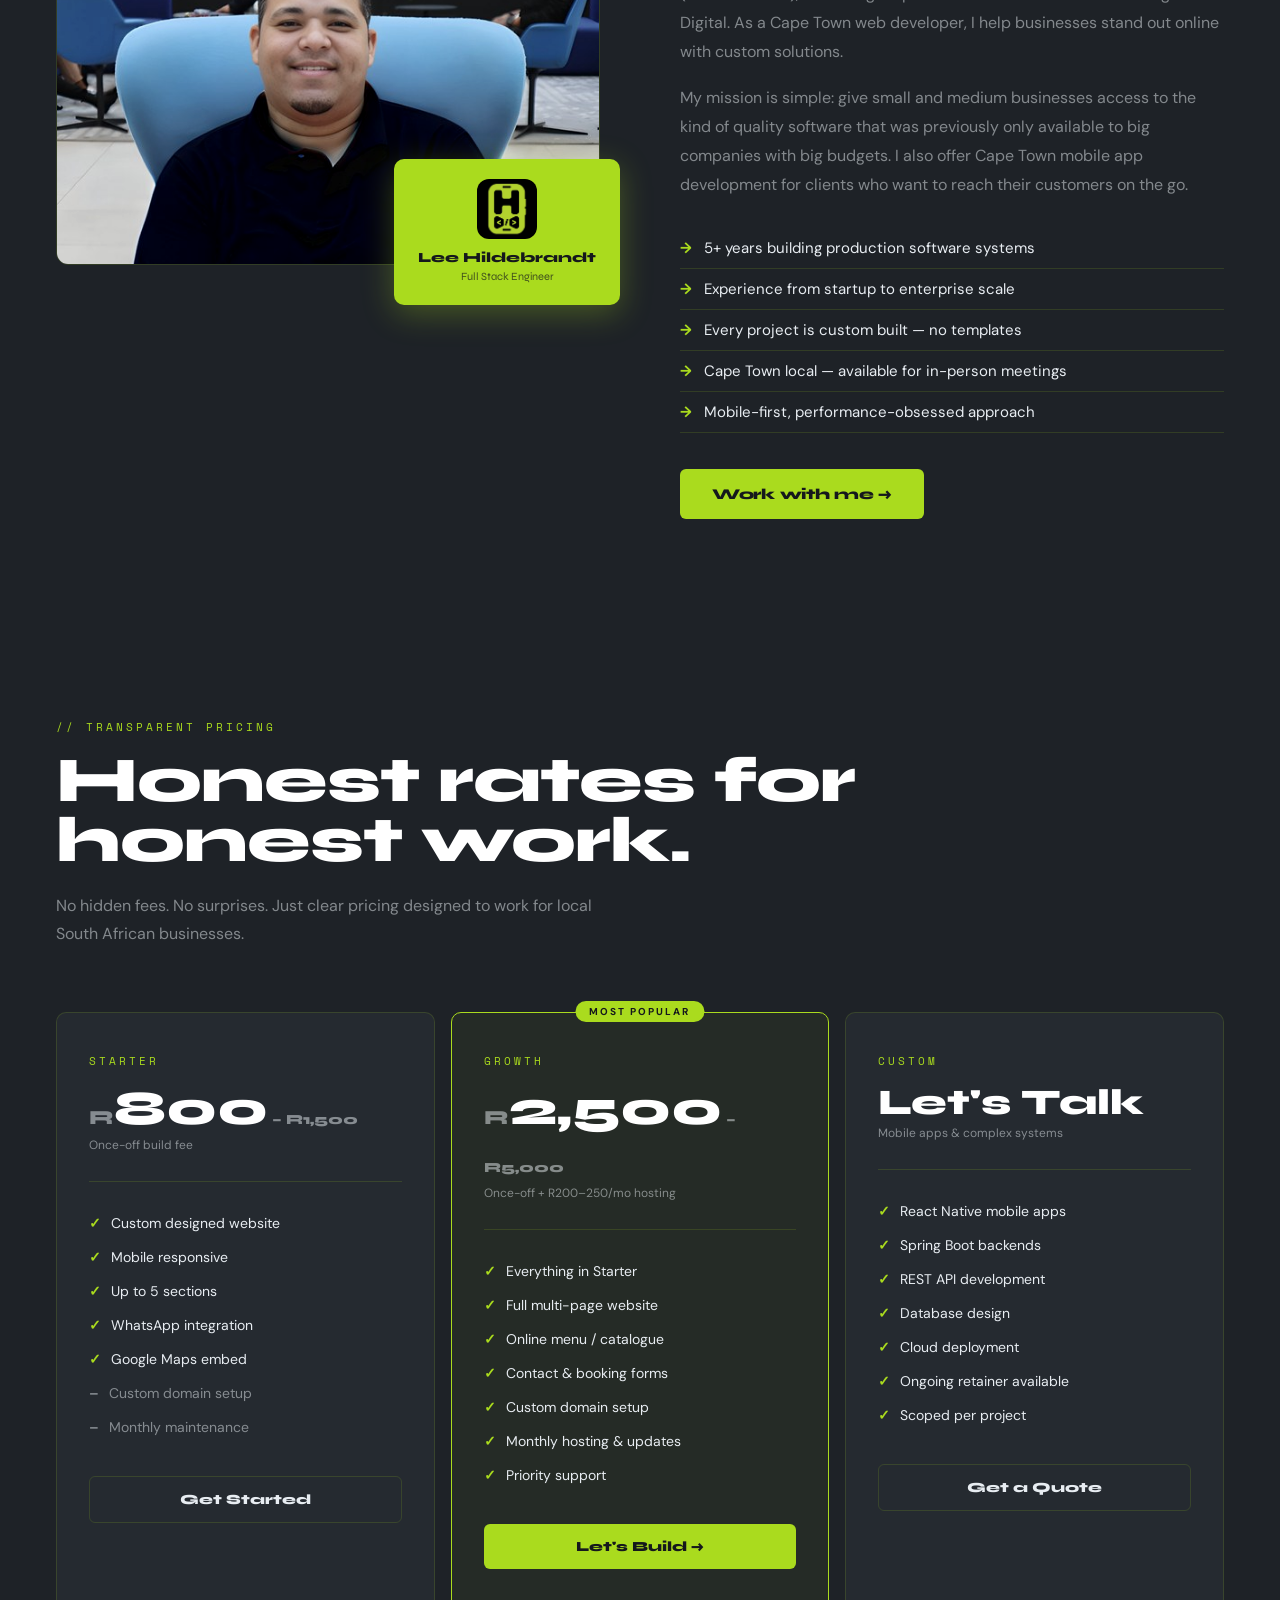
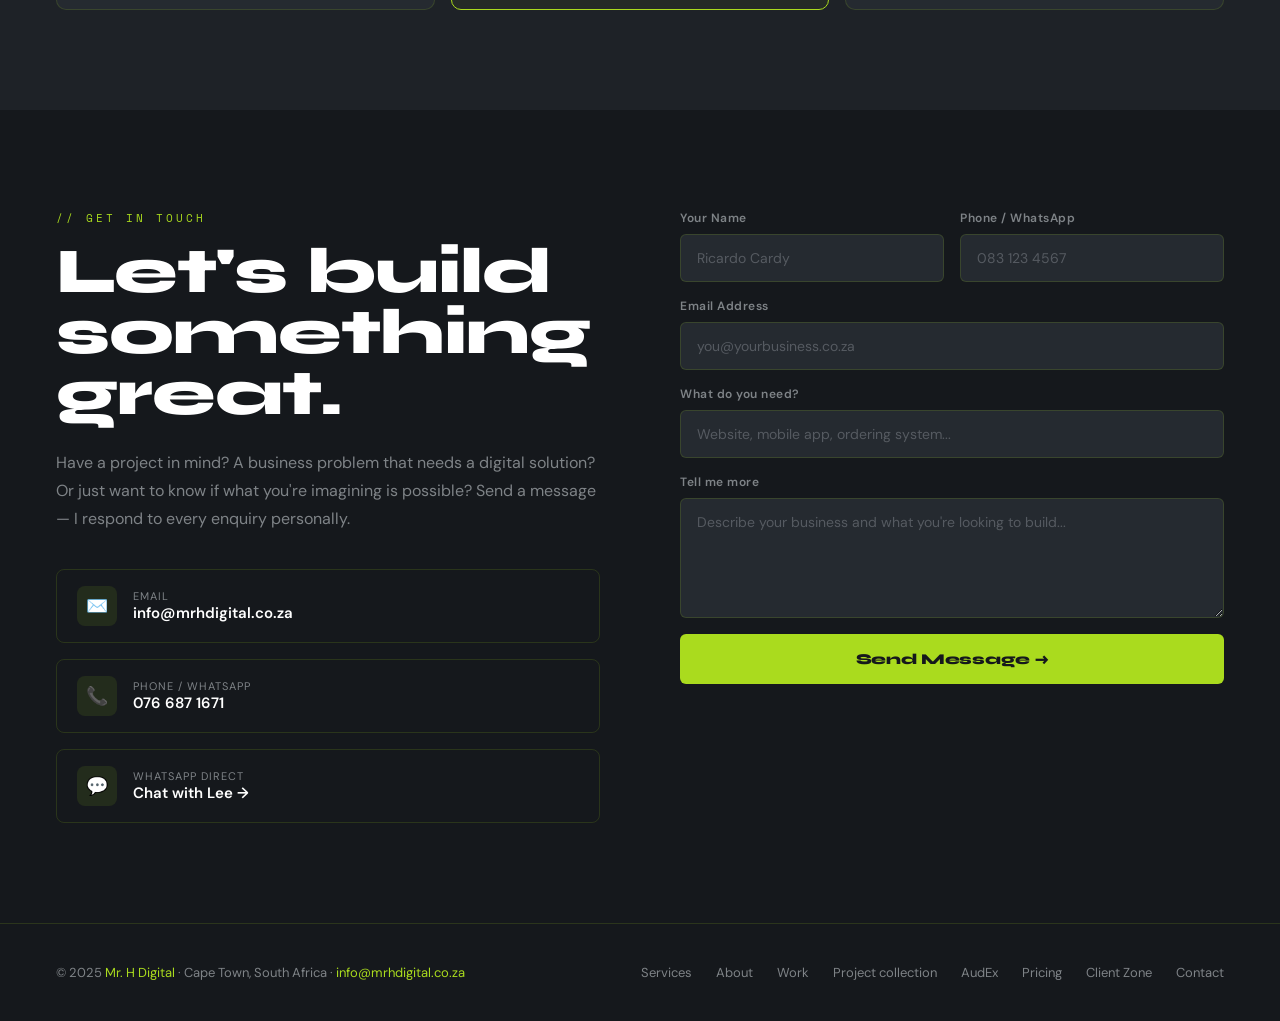
==== commit eaf67aa4: "Showcase brand and development work with digital showroom and case studies Co-authored-by: Copilot <" ====
--- a/index.html
+++ b/index.html
@@ -3,26 +3,29 @@
 <head>
   <meta charset="UTF-8" />
   <meta name="viewport" content="width=device-width, initial-scale=1.0" />
-  <meta name="description" content="Mr. H Digital builds custom websites, mobile apps, and web platforms for Cape Town businesses. Built by a real full-stack engineer — no templates.">
+  <meta name="description" content="Brand identity, websites and custom apps by Mr. H Digital in Cape Town. Explore TVECO, the Rock Mission ecosystem and AudEx. One partner, from brand to build.">
   <link rel="canonical" href="https://www.mrhdigital.co.za/" />
   <!-- Open Graph Meta Tags -->
   <meta property="og:title" content="Mr. H Digital | Mobile & Web App Design · Cape Town" />
-  <meta property="og:description" content="Mr. H Digital builds custom websites, mobile apps, and web platforms for Cape Town businesses. Built by a real full-stack engineer — no templates." />
+  <meta property="og:description" content="Brand identity, websites and custom apps. Explore TVECO, the Rock Mission ecosystem and AudEx: from the first impression to the tools behind it." />
   <meta property="og:image" content="https://www.mrhdigital.co.za/images/og-preview.png" />
   <meta property="og:url" content="https://www.mrhdigital.co.za/" />
   <meta property="og:type" content="website" />
   <!-- Twitter Card Meta Tags -->
   <meta name="twitter:card" content="summary_large_image" />
   <meta name="twitter:title" content="Mr. H Digital | Mobile & Web App Design · Cape Town" />
-  <meta name="twitter:description" content="Mr. H Digital builds custom websites, mobile apps, and web platforms for Cape Town businesses. Built by a real full-stack engineer — no templates." />
+  <meta name="twitter:description" content="Brand identity, websites and custom apps. Explore the work of Mr. H Digital, from brand to build." />
   <meta name="twitter:image" content="https://www.mrhdigital.co.za/images/og-preview.png" />
   <title>Mr. H Digital | Mobile & Web App Design · Cape Town</title>
   <link rel="icon" type="image/png" sizes="32x32" href="images/logo-mrh-digital.png" />
   <link rel="apple-touch-icon" href="images/logo-mrh-digital.png" />
   <link href="https://fonts.googleapis.com/css2?family=Syne:wght@700;800&family=Space+Mono:wght@400;700&family=DM+Sans:wght@300;400;500;600&display=swap" rel="stylesheet" />
   <link rel="stylesheet" href="css/styles.css" />
+  <link rel="stylesheet" href="css/work.css" />
+  <script src="js/work.js" defer></script>
 </head>
 <body>
+<a class="skip-link" href="#portfolio">Skip to selected work</a>
 
 <!-- NAV -->
 <nav>
@@ -39,13 +42,13 @@
     <li><a href="https://mr-h-digital.github.io/mrh-invoice-ui/" class="nav-client-zone">Client Zone</a></li>
     <li><a href="#contact" class="nav-cta">Let's Talk →</a></li>
   </ul>
-  <button class="hamburger" id="hbg" onclick="toggleMenu()" aria-label="Menu">
+  <button class="hamburger" id="hbg" onclick="toggleMenu()" aria-label="Open navigation" aria-expanded="false" aria-controls="drawer">
     <span></span><span></span><span></span>
   </button>
 </nav>
 
 <!-- MOBILE DRAWER -->
-<div class="mobile-drawer" id="drawer">
+<div class="mobile-drawer" id="drawer" inert>
   <a href="#services" onclick="toggleMenu()">Services</a>
   <a href="#about" onclick="toggleMenu()">About</a>
   <a href="#portfolio" onclick="toggleMenu()">Work</a>
@@ -69,11 +72,14 @@
       <span class="outline">Experiences.</span>
     </h1>
     <p class="hero-sub">
-      Mobile apps, websites, and web platforms for local businesses and startups across Cape Town and South Africa. Built by a real engineer, not a template machine.
+      From the brand people recognise to the website they discover you through and the tools that power your organisation. Brand identity, websites and custom apps, built to work together.
     </p>
     <div class="hero-btns">
-      <a href="#contact" class="btn-primary">Start a Project →</a>
-      <a href="#portfolio" class="btn-outline">See Our Work</a>
+      <a href="#portfolio" class="btn-primary">Explore Our Work →</a>
+      <a href="#contact" class="btn-outline">Start a Project</a>
+    </div>
+    <div class="hero-project-links" aria-label="Featured projects">
+      <a href="work/tveco/">TVECO &#8599;</a><a href="work/rock-mission/">The Rock Mission ecosystem &#8599;</a><a href="work/audex/">AudEx &#8599;</a>
     </div>
     <div class="hero-stats">
       <div>
@@ -107,6 +113,51 @@
     WEB DESIGN &nbsp;•&nbsp; MOBILE APPS &nbsp;•&nbsp; REACT NATIVE &nbsp;•&nbsp; SPRING BOOT &nbsp;•&nbsp; FULL STACK &nbsp;•&nbsp; CAPE TOWN &nbsp;•&nbsp; LOCAL BUSINESSES &nbsp;•&nbsp; STARTUPS &nbsp;•&nbsp; CUSTOM SOFTWARE &nbsp;•&nbsp; API DEVELOPMENT &nbsp;•&nbsp;
   </div>
 </div>
+
+<!-- SELECTED WORK -->
+<section class="showroom" id="portfolio" aria-labelledby="showroom-title">
+  <div class="work-shell">
+    <p class="work-kicker">SELECTED WORK / BRAND TO BUILD</p>
+    <div class="work-heading"><div><h2 id="showroom-title">Not just websites.<br><span>Entire possibilities.</span></h2></div><p>Distinctive brands. Purpose-built platforms. A few examples of what happens when one creative and technical partner brings the pieces together.</p></div>
+    <div class="work-capabilities"><span>Brand identity</span><span>Experience design</span><span>Web development</span><span>Custom applications</span></div>
+    <article class="flagship tveco-feature" id="tveco-showcase">
+      <div class="flagship-top"><span class="project-index">01 <b>TVECO</b></span><div class="project-category"><span>Brand identity</span><span>Website + client portal</span></div></div>
+      <div class="flagship-grid">
+        <div class="flagship-copy"><p class="work-kicker">VEHICLE EXPORTS / SOUTH AFRICA</p><h3>A bold first impression.<br>A place for the<br>relationship to continue.</h3><p>A distinctive vehicle-export brand, a public-facing website and a dedicated client portal. Two digital experiences, with one unmistakable identity.</p><span class="brand-credit">Branding, design &amp; development by Mr. H Digital</span><div class="flagship-actions"><a class="btn-primary" href="work/tveco/">Explore the project &#8594;</a><a class="work-link" href="https://tveco.co.za/" target="_blank" rel="noopener noreferrer">Visit website &#8599;</a></div><div class="identity-strip"><i style="--swatch:#ff7900"></i><i style="--swatch:#191d21"></i><i style="--swatch:#f4f5f6"></i><span>IDENTITY / EXPERIENCE / BUILD</span></div></div>
+        <div><div class="preview-composition"><div class="browser-frame"><div class="browser-bar" aria-hidden="true"><i></i><i></i><i></i><span>tveco.co.za</span></div><img src="images/work/tveco.webp" width="1200" height="833" alt="TVECO website with orange export branding, a shipping-container background and vehicle export services" loading="lazy"></div><div class="portal-peek"><div class="browser-bar"><span>TVECO / CLIENT PORTAL</span></div><div class="portal-peek-body"><span>BEYOND THE PUBLIC WEBSITE</span><strong>A dedicated<br>client space.</strong><p>A separate portal experience for TVECO.</p></div><span class="portal-peek-label">ILLUSTRATIVE PREVIEW / NOT A LIVE SCREEN</span></div></div><p class="preview-caption">Real public website capture. Portal inset is illustrative; no client data is shown.</p></div>
+      </div>
+      <div class="flagship-bottom"><strong>One brand, across the customer experience.</strong><span>Brand strategy brought to life in digital form.</span></div>
+    </article>
+    <article class="flagship rock-feature" id="rock-showcase">
+      <div class="flagship-top"><span class="project-index">02 <b>ROCK MISSION</b></span><div class="project-category"><span>Brand family</span><span>5 digital experiences</span></div></div>
+      <div class="ecosystem-intro"><div><p class="work-kicker">ONE MISSION. MULTIPLE WAYS TO MAKE IT MATTER.</p><h3>Not just a website.<br>A connected world.</h3><p>A ministry presence. A faith apparel store. A children's experience. A discipleship platform. An accounting tool. Distinct identities and purposes, brought together around Rock Mission.</p><span class="brand-credit">Branding, design &amp; development across the ecosystem</span></div><div class="ecosystem-orbit" aria-label="Rock Mission ecosystem: ministry website, Kingdom Drip, Rockidz, The Armory and Rock Ledger"><span>Kingdom Drip<br>COMMERCE</span><span class="orbit-centre">Rock Mission<br>THE MISSION</span><span>Rockidz<br>KIDS</span><span>The Armory<br>DISCIPLESHIP</span><span>Ministry website<br>DISCOVERY</span><span>Rock Ledger<br>OPERATIONS</span></div></div>
+      <div class="ecosystem-explorer" data-ecosystem>
+        <div class="ecosystem-tabs" role="tablist" aria-label="Explore the Rock Mission products" hidden>
+          <button type="button" role="tab" id="eco-tab-mission" aria-controls="eco-mission" aria-selected="true">The website</button>
+          <button type="button" role="tab" id="eco-tab-shop" aria-controls="eco-shop" aria-selected="false" tabindex="-1">Kingdom Drip</button>
+          <button type="button" role="tab" id="eco-tab-kids" aria-controls="eco-kids" aria-selected="false" tabindex="-1">Rockidz</button>
+          <button type="button" role="tab" id="eco-tab-learn" aria-controls="eco-learn" aria-selected="false" tabindex="-1">The Armory</button>
+          <button type="button" role="tab" id="eco-tab-ledger" aria-controls="eco-ledger" aria-selected="false" tabindex="-1">Rock Ledger</button>
+        </div>
+        <div class="ecosystem-panel" id="eco-mission" role="tabpanel" aria-labelledby="eco-tab-mission" tabindex="0"><div><p class="work-kicker">01 / THE PUBLIC PRESENCE</p><h4>A mission with<br>an unmistakable identity.</h4><p>A bold visual language and a public home for the ministry, its outreach and the wider Rock Mission family.</p><div class="identity-strip"><i style="--swatch:#04d1d0"></i><i style="--swatch:#ff16a1"></i><i style="--swatch:#111634"></i><span>BRAND + WEBSITE</span></div><a class="work-link" href="work/rock-mission/#ministry">Explore the ministry website &#8594;</a></div><div><div class="browser-frame"><div class="browser-bar" aria-hidden="true"><i></i><i></i><i></i><span>rockmission.co.za</span></div><img src="images/work/rockmission.webp" width="1200" height="833" alt="Rock Mission Ministries website with cyan and pink identity and the message Jesus is King" loading="lazy"></div><p class="preview-caption">Real public website capture.</p></div></div>
+        <div class="ecosystem-panel" id="eco-shop" role="tabpanel" aria-labelledby="eco-tab-shop" tabindex="0" hidden><div><p class="work-kicker">02 / FAITH MEETS COMMERCE</p><h4>Wear the message.<br>Explore the brand.</h4><p>Kingdom Drip brings faith apparel into a distinctive online store, with its own identity and a clear relationship to Rock Mission.</p><div class="identity-strip"><i style="--swatch:#00d5d0"></i><i style="--swatch:#ed1b89"></i><i style="--swatch:#0e1119"></i><span>BRAND + ONLINE STORE</span></div><a class="work-link" href="work/rock-mission/#kingdom-drip">Explore Kingdom Drip &#8594;</a></div><div><div class="browser-frame"><div class="browser-bar" aria-hidden="true"><i></i><i></i><i></i><span>shop.rockmission.co.za</span></div><img src="images/work/kingdom-drip.webp" width="1200" height="833" alt="Kingdom Drip storefront with branded faith apparel and a Cape Town streetwear hero" loading="lazy"></div><p class="preview-caption">Real public storefront capture.</p></div></div>
+        <div class="ecosystem-panel" id="eco-kids" role="tabpanel" aria-labelledby="eco-tab-kids" tabindex="0" hidden><div><p class="work-kicker">03 / A WORLD FOR LITTLE EXPLORERS</p><h4>Big imagination.<br>A playful way to learn.</h4><p>Rockidz Kids Corner gives Bible stories and activities a colourful, welcoming home, with a playful brand built for its audience.</p><div class="identity-strip"><i style="--swatch:#00b8ef"></i><i style="--swatch:#ff3ca8"></i><i style="--swatch:#ffc52c"></i><span>BRAND + KIDS WEB APP</span></div><a class="work-link" href="work/rock-mission/#rockidz">Explore Rockidz &#8594;</a></div><div><div class="browser-frame"><div class="browser-bar" aria-hidden="true"><i></i><i></i><i></i><span>rockidz.rockmission.co.za</span></div><img src="images/work/rockidz.webp" width="1200" height="833" alt="Rockidz Kids Corner public landing page with colourful space artwork and Bible story activities" loading="lazy"></div><p class="preview-caption">Real public landing-page capture. No children's account data.</p></div></div>
+        <div class="ecosystem-panel" id="eco-learn" role="tabpanel" aria-labelledby="eco-tab-learn" tabindex="0" hidden><div><p class="work-kicker">04 / EQUIPPED BY TRUTH</p><h4>A purposeful place<br>to grow in faith.</h4><p>The Armory brings discipleship and Bible study into a dedicated platform, with a focused identity and an invitation to keep learning.</p><div class="identity-strip"><i style="--swatch:#23d0c4"></i><i style="--swatch:#a77cff"></i><i style="--swatch:#080d18"></i><span>BRAND + LEARNING PLATFORM</span></div><a class="work-link" href="work/rock-mission/#armory">Explore The Armory &#8594;</a></div><div><div class="browser-frame"><div class="browser-bar" aria-hidden="true"><i></i><i></i><i></i><span>learn.rockmission.co.za</span></div><img src="images/work/armory.webp" width="1200" height="833" alt="The Armory public landing page with its Equipped by Truth brand and training-path introduction" loading="lazy"></div><p class="preview-caption">Real public landing-page capture; any example progress belongs to that site's public presentation.</p></div></div>
+        <div class="ecosystem-panel" id="eco-ledger" role="tabpanel" aria-labelledby="eco-tab-ledger" tabindex="0" hidden><div><p class="work-kicker">05 / BEHIND THE MISSION</p><h4>Purpose on the outside.<br>Practical tools inside.</h4><p>Rock Ledger is the ministry's dedicated accounting tool. A focused operational product, with branding and development by the same partner.</p><a class="work-link" href="work/rock-mission/#ledger">Explore Rock Ledger &#8594;</a></div><div><div class="illustrative-tool ledger-illustration"><span>ROCK LEDGER / ACCOUNTING TOOL</span><h3>Made for the work<br>behind the mission.</h3><p>A dedicated space for the organisation's accounting work.</p><div class="tool-rows" aria-hidden="true"><span>Purpose-built operational experience</span><span>A distinct product within the brand family</span><span>Designed &amp; developed by Mr. H Digital</span></div><small>Illustrative product presentation. Not a screenshot. No financial data.</small></div><p class="preview-caption">Private workspace not accessed or reproduced.</p></div></div>
+      </div>
+      <div class="ecosystem-links"><span>Public destinations / each opens in a new tab</span><a href="https://rockmission.co.za/" target="_blank" rel="noopener noreferrer">Rock Mission &#8599;</a><a href="https://shop.rockmission.co.za/" target="_blank" rel="noopener noreferrer">Kingdom Drip &#8599;</a><a href="https://rockidz.rockmission.co.za/" target="_blank" rel="noopener noreferrer">Rockidz &#8599;</a><a href="https://learn.rockmission.co.za/" target="_blank" rel="noopener noreferrer">The Armory &#8599;</a><a href="https://ledger.rockmission.co.za/" target="_blank" rel="noopener noreferrer">Rock Ledger &#8599;</a></div>
+      <div class="flagship-bottom"><strong>One organisation. Five distinct digital experiences.</strong><a class="work-link" href="work/rock-mission/">Discover the ecosystem &#8594;</a></div>
+    </article>
+    <article class="flagship audex-feature" id="audex-showcase">
+      <div class="flagship-top"><span class="project-index">03 <b>AUDEX / AUDIT EXCELLENCE</b></span><div class="project-category"><span>Product identity</span><span>Mobile-first web app</span></div></div>
+      <div class="flagship-grid"><div class="flagship-copy"><p class="work-kicker">A MR. H DIGITAL PRODUCT</p><h3>From the first check<br>to a clearer picture.</h3><p>A purpose-built housekeeping audit app for care environments. The brand, mobile-first experience and software brought together around a practical everyday task.</p><span class="brand-credit">Branding, product design &amp; development by Mr. H Digital</span><div class="flagship-actions"><a class="btn-primary" href="work/audex/">See the product story &#8594;</a><a class="work-link" href="audex/">Discover AudEx &#8599;</a></div><div class="identity-strip"><i style="--swatch:#0b4d60"></i><i style="--swatch:#f29934"></i><i style="--swatch:#faf9f5"></i><span>PRODUCT IDENTITY / EXPERIENCE / BUILD</span></div></div><div class="audex-display"><div class="audex-mini-phone"><div class="audex-mini-brand"><img src="audex/assets/audex-mark.webp" width="30" height="25" alt="">AudEx</div><h4>Every detail.<br>Every day.</h4><div class="mini-check">Reception <span>Checked</span></div><div class="mini-check">Patient areas <span>Checked</span></div><div class="mini-check">Chemical storage <span>In progress</span></div><div class="mini-progress"></div><div class="mini-button">Continue your audit &#8594;</div></div><div class="audex-display-note"><strong>Less paper.<br>More perspective.</strong>Capture. Score. Understand. Report.</div><small>Illustrative interface. No audit or patient data.</small></div></div>
+      <div class="flagship-bottom"><strong>A considered identity for a purpose-built tool.</strong><span>Offline-capable audits / weighted scoring / PDF reports</span></div>
+    </article>
+    <div class="work-heading" style="margin-top:55px;margin-bottom:0"><h2 style="font-size:28px">More work. Same care.</h2><a class="work-link" href="work/">Explore the full collection &#8594;</a></div>
+    <div class="more-work"><article><img src="images/cardys-tacos-logo.png" width="65" height="65" alt="Cardy's Tacos logo" loading="lazy"><div><h3>Cardy's Tacos &amp; Takeaways</h3><p>A custom food-truck website with WhatsApp ordering and a mobile-first menu experience.</p><small>WEBSITE / ORDERING EXPERIENCE</small></div></article><article><img src="images/wpc-broadsheet-manager.jpg" width="65" height="65" alt="WPC Broadsheet Manager identity" loading="lazy"><div><h3>WPC Broadsheet Manager</h3><p>A meal-management application for welfare and residential facilities.</p><small>ANDROID APPLICATION / IN DEVELOPMENT</small></div></article></div>
+    <div class="showroom-outro"><p><strong>Your brand. Your next chapter.</strong><br>Let's build the pieces that move it forward.</p><a class="work-link" href="#contact">Discuss your digital ecosystem &#8594;</a></div>
+  </div>
+</section>
 
 <!-- SERVICES -->
 <section class="section services" id="services">
@@ -117,10 +168,10 @@
     <div class="service-card">
       <div class="service-num">01</div>
       <div class="service-icon">🌐</div>
-      <div class="service-title">Business Websites</div>
-      <div class="service-desc">Fast, mobile-first websites that look great, rank on Google, and convert visitors into customers. Fully custom — no page builders.</div>
-      <div class="service-tags">
-        <span class="tag">HTML/CSS</span><span class="tag">Responsive</span><span class="tag">SEO</span>
+      <div class="service-title">Brand Identity &amp; Websites</div>
+      <div class="service-desc">A recognisable identity and a custom, mobile-first website to bring it to life. From visual branding to the experience your visitors use — no page builders.</div>
+      <div class="service-tags">
+        <span class="tag">Branding</span><span class="tag">Responsive</span><span class="tag">SEO</span>
       </div>
     </div>
     <div class="service-card">
@@ -197,75 +248,6 @@
         <li>Mobile-first, performance-obsessed approach</li>
       </ul>
       <a href="#contact" class="btn-primary" style="display:inline-flex;margin-top:8px;">Work with me →</a>
-    </div>
-  </div>
-</section>
-
-<!-- PORTFOLIO -->
-<section class="section portfolio" id="portfolio">
-  <div class="sec-eyebrow fade-up">// Our Work</div>
-  <h2 class="sec-title fade-up">Built with care.<br>Delivered with pride.</h2>
-  <div class="portfolio-grid fade-up">
-    <article class="portfolio-card audex-product-card">
-      <a class="audex-product-visual" href="audex/" aria-label="Discover AudEx, Audit Excellence">
-        <img src="audex/assets/audex-mark.webp" alt="" width="122" height="100" loading="lazy" />
-        <span class="audex-product-name">AudEx<small>AUDIT EXCELLENCE</small></span>
-        <span class="p-label">A Mr. H Digital Product</span>
-      </a>
-      <div class="p-body">
-        <div class="p-title">AudEx &mdash; Audit Excellence</div>
-        <div class="p-desc">A mobile-first housekeeping audit app for clinics, hospitals and care facilities. Capture findings offline, score consistently, see the bigger picture and create shareable PDF reports.</div>
-        <div class="p-stack">
-          <span class="tag">Mobile First</span><span class="tag">Offline Capable</span><span class="tag">Analytics</span><span class="tag">PWA</span>
-        </div>
-        <a href="audex/" class="btn-primary" style="display:inline-flex;font-size:13px;padding:12px 20px;margin-top:20px;">Discover AudEx &rarr;</a>
-      </div>
-    </article>
-    <div class="portfolio-card featured">
-      <div class="p-thumb">
-        <div class="p-thumb-bg" style="background:var(--darker);">
-          <img src="images/cardys-tacos-logo.png" alt="Cardy's Tacos and Takeaways logo - Blackheath Cape Town food truck" style="width:220px;height:220px;object-fit:contain;" />
-        </div>
-        <div class="p-thumb-overlay"></div>
-        <div class="p-label">Live Project</div>
-      </div>
-      <div class="p-body">
-        <div class="p-title">Cardy's Tacos & Takeaways</div>
-        <div class="p-desc">Full custom website for a Blackheath food truck startup. WhatsApp ordering on every menu item, Google Maps integration, mobile-first responsive design, and animated sections — all in a single lightweight HTML file.</div>
-        <div class="p-stack">
-          <span class="tag">HTML/CSS</span>
-          <span class="tag">JavaScript</span>
-          <span class="tag">WhatsApp API</span>
-          <span class="tag">Google Maps</span>
-          <span class="tag">Mobile First</span>
-        </div>
-      </div>
-    </div>
-    <div class="portfolio-card">
-      <div class="p-thumb" style="height:200px;background:#0a0a0a;display:flex;align-items:center;justify-content:center;position:relative;">
-        <img src="images/wpc-broadsheet-manager.jpg" alt="WPC Broadsheet Manager Android app by Mr. H Digital" style="width:140px;height:140px;object-fit:contain;border-radius:50%;" />
-        <div class="p-label" style="background:rgba(170,219,30,.15);color:var(--lime);border:1px solid rgba(170,219,30,.3);">In Development</div>
-      </div>
-      <div class="p-body">
-        <div class="p-title">WPC Broadsheet Manager</div>
-        <div class="p-desc">Android + Spring Boot meal management system for welfare and residential facilities. Currently in development.</div>
-        <div class="p-stack">
-          <span class="tag">Android</span><span class="tag">Spring Boot</span><span class="tag">Room DB</span>
-        </div>
-      </div>
-    </div>
-    <div class="portfolio-card">
-      <div class="p-thumb" style="height:200px;">
-        <div class="coming-soon">
-          <div class="coming-soon-icon">🚀</div>
-          <div class="coming-soon-text">Next Project<br>Coming Soon</div>
-        </div>
-      </div>
-      <div class="p-body">
-        <div class="p-title">Your Business Here</div>
-        <div class="p-desc">Ready to be the next success story? Let's build something great together.</div>
-        <a href="#contact" class="btn-primary" style="display:inline-flex;font-size:13px;padding:12px 20px;margin-top:8px;">Start a conversation →</a>
-      </div>
     </div>
   </div>
 </section>
@@ -400,6 +382,7 @@
     <a href="#services">Services</a>
     <a href="#about">About</a>
     <a href="#portfolio">Work</a>
+    <a href="work/">Project collection</a>
     <a href="audex/">AudEx</a>
     <a href="#pricing">Pricing</a>
     <a href="https://mr-h-digital.github.io/mrh-invoice-ui/">Client Zone</a>
@@ -417,7 +400,7 @@
   "url": "https://www.mrhdigital.co.za",
   "email": "info@mrhdigital.co.za",
   "telephone": "+27766871671",
-  "description": "Custom website and mobile app development for Cape Town businesses.",
+  "description": "Brand identity, custom websites, mobile apps and web platforms by Mr. H Digital in Cape Town.",
   "address": {
     "@type": "PostalAddress",
     "addressLocality": "Cape Town",
--- a/css/work.css
+++ b/css/work.css
@@ -0,0 +1,308 @@
+:root { --work-muted: #b8c1c8; --work-line: #ffffff20; --work-surface: #20262c; }
+.skip-link { position: fixed; top: -80px; left: 20px; z-index: 1000; padding: 12px 20px; background: var(--lime); color: var(--darker); }
+.skip-link:focus { top: 10px; }
+.work-shell { max-width: 1440px; margin-inline: auto; }
+.showroom { background: #111518; padding: 100px 56px; }
+.showroom a:focus-visible, .showroom button:focus-visible, .work-page a:focus-visible, .work-page button:focus-visible { outline: 3px solid var(--lime); outline-offset: 5px; }
+.work-kicker { font-family: 'Space Mono', monospace; color: var(--lime); font-size: 10px; text-transform: uppercase; letter-spacing: .16em; line-height: 1.8; margin-bottom: 20px; }
+.work-heading { display: flex; align-items: flex-end; justify-content: space-between; gap: 36px; margin-bottom: 48px; }
+.work-heading h2, .work-title { font-family: 'Syne', sans-serif; font-size: clamp(36px, 5vw, 68px); line-height: 1.03; font-weight: 800; letter-spacing: -.045em; color: white; }
+.work-heading h2 span, .work-title span { color: var(--lime); }
+.work-heading p { color: var(--work-muted); max-width: 330px; font-size: 14px; line-height: 1.8; }
+.work-heading a { flex-shrink: 0; }
+.work-link { display: inline-flex; align-items: center; justify-content: space-between; gap: 22px; font-size: 13px; font-weight: 600; color: var(--lime); padding: 12px 0; text-decoration: none; }
+.work-link:hover { color: white; }
+.work-capabilities { display: flex; flex-wrap: wrap; gap: 10px 24px; margin-bottom: 38px; padding-block: 18px; border-block: 1px solid var(--work-line); color: var(--work-muted); font-size: 10px; }
+.work-capabilities span::before { content: "+"; color: var(--lime); margin-right: 9px; }
+.flagship { border: 1px solid var(--work-line); border-radius: 18px; overflow: hidden; margin-top: 28px; background: var(--work-surface); }
+.flagship-top { padding: 31px 36px 0; display: flex; justify-content: space-between; align-items: center; gap: 20px; }
+.project-index { font-family: 'Space Mono', monospace; font-size: 10px; letter-spacing: .12em; color: var(--work-muted); }
+.project-index b { color: white; margin-left: 13px; font-weight: 400; }
+.project-category { display: flex; gap: 7px; flex-wrap: wrap; font-size: 9px; text-transform: uppercase; letter-spacing: .06em; }
+.project-category span { border: 1px solid #ffffff30; border-radius: 30px; padding: 5px 9px; color: #d9e1e5; }
+.flagship-grid { display: grid; grid-template-columns: .9fr 1.3fr; align-items: center; gap: 40px; padding: 42px 36px; }
+.flagship-copy { min-width: 0; }
+.flagship-copy h3 { font-family: 'Syne', sans-serif; font-size: clamp(28px, 3.1vw, 45px); font-weight: 800; line-height: 1.12; letter-spacing: -.04em; color: white; margin-bottom: 20px; }
+.flagship-copy > p { font-size: 14px; line-height: 1.85; color: var(--work-muted); max-width: 400px; }
+.brand-credit { display: flex; align-items: center; gap: 9px; color: #d4e2bf; font-size: 10px; margin-top: 21px; }
+.brand-credit::before { content: ""; height: 5px; width: 5px; border-radius: 50%; background: var(--lime); flex-shrink: 0; }
+.flagship-actions { display: flex; align-items: center; gap: 22px; flex-wrap: wrap; margin-top: 23px; }
+.flagship-actions .btn-primary { padding: 13px 18px; font-size: 12px; }
+.flagship-actions .work-link { font-size: 11px; }
+.flagship-bottom { border-top: 1px solid var(--work-line); display: flex; justify-content: space-between; flex-wrap: wrap; gap: 15px; padding: 16px 36px; color: var(--work-muted); font-size: 9px; }
+.flagship-bottom strong { color: #e1e7e9; font-weight: 500; }
+.tveco-feature { background: radial-gradient(ellipse at top right, #263732, #1a2226 70%); }
+.rock-feature { background: radial-gradient(ellipse at top left, #302146, #1a1c2b 60%); }
+.audex-feature { background: radial-gradient(ellipse at top right, #124f5d, #18282f 80%); }
+.browser-frame { border: 1px solid #ffffff35; border-radius: 10px; overflow: hidden; box-shadow: 0 20px 45px #0004; background: #e9eded; min-width: 0; }
+.browser-bar { display: flex; align-items: center; gap: 5px; background: #f0f2f0; padding: 11px 13px; color: #4a565d; }
+.browser-bar > i { width: 5px; height: 5px; border-radius: 50%; background: #bdc7c7; }
+.browser-bar > span { font-family: 'Space Mono', monospace; font-size: 8px; margin-left: 10px; }
+.browser-frame > img { display: block; width: 100%; height: auto; aspect-ratio: 1.44; object-fit: cover; object-position: top; }
+.preview-caption { font-size: 9px; line-height: 1.7; color: var(--work-muted); margin-top: 12px; }
+.preview-composition { position: relative; padding: 0 0 30px; min-width: 0; }
+.preview-composition > .browser-frame { transform: perspective(1400px) rotateY(-5deg) rotateX(2deg); }
+.portal-peek { position: absolute; width: 46%; right: -10px; bottom: 0; border: 1px solid #ffffff40; box-shadow: 0 20px 35px #0005; border-radius: 10px; overflow: hidden; background: #f2f5f0; color: #193d36; }
+.portal-peek .browser-bar { padding: 8px; }
+.portal-peek .browser-bar span { font-size: 6px; margin-left: 0; }
+.portal-peek-body { padding: 16px; }
+.portal-peek-body > span { font-size: 7px; letter-spacing: .1em; }
+.portal-peek-body strong { display: block; font-family: 'Syne', sans-serif; font-size: 15px; margin-top: 5px; line-height: 1.2; }
+.portal-peek-body p { font-size: 8px; margin-top: 9px; color: #4e675e; }
+.portal-peek-label { display: block; background: #193d36; color: #fff; padding: 6px 12px; font-size: 6px; }
+.identity-strip { display: flex; gap: 9px; align-items: center; margin-top: 22px; padding-top: 17px; border-top: 1px solid var(--work-line); font-family: 'Space Mono', monospace; font-size: 8px; color: var(--work-muted); }
+.identity-strip > i { width: 11px; height: 11px; border-radius: 50%; background: var(--swatch); border: 1px solid #ffffff40; }
+.identity-strip > span { margin-left: 6px; }
+.ecosystem-intro { display: grid; grid-template-columns: 1fr 1fr; gap: 45px; padding: 35px 36px 28px; align-items: center; }
+.ecosystem-intro h3 { font-family: 'Syne', sans-serif; font-size: clamp(30px, 3.3vw, 48px); line-height: 1.08; letter-spacing: -.04em; color: white; }
+.ecosystem-intro > div > p { font-size: 13px; line-height: 1.9; color: var(--work-muted); margin-top: 16px; max-width: 460px; }
+.ecosystem-orbit { position: relative; display: grid; grid-template-columns: repeat(3, 1fr); gap: 10px; padding: 25px 0; }
+.ecosystem-orbit::before { content: ""; position: absolute; inset: 0 12%; border: 1px solid #16d3ce30; border-radius: 50%; pointer-events: none; }
+.ecosystem-orbit > span { z-index: 1; background: #202137; border: 1px solid #16d3ce38; border-radius: 9px; font-size: 9px; text-align: center; padding: 15px 8px; color: #d4d3ed; }
+.ecosystem-orbit .orbit-centre { background: #22d2ce; color: #101b27; font-weight: 700; }
+.ecosystem-explorer { margin: 0 36px 28px; border: 1px solid #ffffff25; border-radius: 12px; background: #15131580; overflow: hidden; }
+.ecosystem-tabs { display: flex; flex-wrap: wrap; gap: 5px; padding: 10px; border-bottom: 1px solid #ffffff20; }
+.ecosystem-tabs button { font: inherit; font-size: 11px; color: #c8bdb7; background: transparent; border: 1px solid transparent; padding: 10px 16px; border-radius: 6px; min-height: 44px; cursor: pointer; }
+.ecosystem-tabs button[aria-selected="true"] { background: #22d2ce; color: #101b27; font-weight: 700; }
+.ecosystem-tabs button:hover { border-color: #22d2ce80; }
+.ecosystem-panel { display: grid; grid-template-columns: .8fr 1.2fr; gap: 38px; align-items: center; padding: 30px; min-width: 0; }
+.ecosystem-panel h4 { font-family: 'Syne', sans-serif; color: white; font-size: 29px; line-height: 1.12; letter-spacing: -.03em; margin: 14px 0; }
+.ecosystem-panel .work-kicker { color: #65e1dc; font-size: 8px; margin-bottom: 10px; }
+.ecosystem-panel p:not(.work-kicker):not(.preview-caption) { color: #cdbfb9; font-size: 13px; line-height: 1.85; }
+.ecosystem-panel .work-link { color: #65e1dc; font-size: 11px; margin-top: 10px; }
+.ecosystem-links { padding: 17px 36px 22px; display: flex; gap: 10px 24px; flex-wrap: wrap; }
+.ecosystem-links a { color: #83dfde; font-size: 11px; padding-block: 5px; }
+.ecosystem-links a:hover { color: white; }
+.ecosystem-links > span { font-size: 10px; color: var(--work-muted); width: 100%; }
+.audex-display { min-height: 360px; border: 1px solid #ffffff20; border-radius: 14px; background: radial-gradient(ellipse, #e7eee0, #c2d8cf); position: relative; overflow: hidden; display: grid; place-items: center; padding: 30px; color: #0b4d60; }
+.audex-display::before { content: ""; position: absolute; height: 360px; width: 360px; border: 1px solid #0b4d6030; border-radius: 50%; }
+.audex-mini-phone { z-index: 1; width: 190px; border: 5px solid #123e48; border-radius: 25px; background: #fcfcf8; padding: 22px 14px 18px; transform: rotate(-7deg); box-shadow: 12px 20px 25px #07374430; }
+.audex-mini-brand { display: flex; align-items: center; gap: 6px; font-size: 18px; font-weight: 700; }
+.audex-mini-brand img { width: 30px; height: 25px; }
+.audex-mini-phone h4 { font-family: 'Syne', sans-serif; font-size: 19px; line-height: 1.2; margin: 19px 0; }
+.mini-check { border-top: 1px solid #c8d7ca; padding: 10px 0; display: flex; justify-content: space-between; gap: 8px; font-size: 8px; }
+.mini-check span { color: #3d6e43; }
+.mini-progress { background: #d9e4d6; height: 5px; border-radius: 5px; margin-block: 17px; }
+.mini-progress::after { content: ""; display: block; height: 5px; width: 75%; background: #0b4d60; border-radius: 5px; }
+.mini-button { background: #0b4d60; color: white; padding: 10px; border-radius: 4px; font-size: 8px; }
+.audex-display-note { position: absolute; right: 16px; bottom: 19px; max-width: 155px; background: #fff; box-shadow: 0 6px 25px #07374415; padding: 14px; border-radius: 8px; font-size: 9px; transform: rotate(3deg); z-index: 2; }
+.audex-display-note strong { font-family: 'Syne', sans-serif; display: block; font-size: 15px; margin-bottom: 4px; }
+.audex-display > small { position: absolute; bottom: 7px; left: 14px; font-size: 7px; color: #335b60; }
+.more-work { display: grid; grid-template-columns: 1fr 1fr; gap: 22px; margin-top: 28px; }
+.more-work article { display: flex; gap: 20px; align-items: center; padding: 25px; border: 1px solid var(--work-line); border-radius: 12px; }
+.more-work img { width: 65px; height: 65px; object-fit: contain; border-radius: 8px; flex-shrink: 0; }
+.more-work h3 { font-family: 'Syne', sans-serif; font-size: 17px; color: white; line-height: 1.3; margin-bottom: 8px; }
+.more-work p { color: var(--work-muted); font-size: 12px; line-height: 1.7; }
+.more-work small { color: var(--lime); display: block; font-size: 9px; margin-top: 8px; }
+.showroom-outro { display: flex; justify-content: space-between; align-items: center; gap: 25px; border-top: 1px solid var(--work-line); margin-top: 45px; padding-top: 28px; }
+.showroom-outro p { font-size: 14px; color: var(--work-muted); }
+.showroom-outro strong { color: white; }
+.hero-project-links { display: flex; gap: 10px; flex-wrap: wrap; margin-top: 28px; }
+.hero-project-links a { border: 1px solid #ffffff30; border-radius: 30px; font-size: 10px; color: #d7e0dd; text-decoration: none; padding: 8px 14px; }
+.hero-project-links a:hover { color: var(--lime); border-color: var(--lime); }
+.hero .hero-sub { color: #bac4c9; }
+
+.work-page { background: #111518; color: #e8edf2; }
+.work-page [hidden], .showroom [hidden] { display: none !important; }
+.work-page nav.work-nav { position: sticky; }
+.work-page .work-nav-links { display: flex; gap: 24px; align-items: center; }
+.work-nav-links a { font-size: 12px; color: #c4cdd1; text-decoration: none; padding-block: 12px; }
+.work-nav-links a[aria-current="page"] { color: var(--lime); }
+.work-nav-links a:hover { color: white; }
+.work-nav-links .nav-cta { padding: 10px 18px; }
+.work-page main { max-width: 1440px; margin-inline: auto; padding: 75px 56px 0; }
+.work-page .work-nav { padding-inline: max(24px, calc((100vw - 1328px) / 2)); }
+.work-page .work-hero { display: grid; grid-template-columns: 1.25fr .75fr; gap: 60px; align-items: end; margin-bottom: 45px; }
+.work-hero h1 { font-family: 'Syne', sans-serif; font-size: clamp(40px, 6vw, 83px); line-height: 1.03; letter-spacing: -.05em; color: white; }
+.work-hero h1 em { color: var(--lime); font-style: normal; }
+.work-hero > p, .work-hero > div > p:not(.work-kicker) { color: var(--work-muted); line-height: 1.85; font-size: 15px; }
+.work-hero .brand-credit { margin-top: 24px; }
+.work-hero .work-kicker a { color: var(--work-muted); text-decoration: underline; text-underline-offset: 4px; }
+.work-hero .work-kicker a:hover { color: white; }
+.gallery-filters { display: flex; flex-wrap: wrap; gap: 10px; margin: 35px 0 22px; }
+.gallery-filters button { border: 1px solid #ffffff30; background: transparent; color: #c7d1d5; border-radius: 30px; font: inherit; font-size: 12px; padding: 11px 20px; min-height: 44px; cursor: pointer; }
+.gallery-filters button[aria-pressed="true"] { color: #15181c; background: var(--lime); border-color: var(--lime); font-weight: 600; }
+.gallery-count { font-size: 11px; color: var(--work-muted); margin-bottom: 20px; }
+.work-gallery { display: grid; grid-template-columns: repeat(2, 1fr); gap: 24px; margin-bottom: 65px; }
+.gallery-card { border: 1px solid var(--work-line); border-radius: 13px; overflow: hidden; background: #1c2328; min-width: 0; display: flex; flex-direction: column; }
+.gallery-card { transition: border-color .2s, box-shadow .2s; }
+.gallery-card:hover, .gallery-card:focus-within { border-color: #aadb1e66; box-shadow: 0 12px 35px #0002; }
+.gallery-visual { display: block; text-decoration: none; background: #283630; padding: 25px 25px 0; }
+.gallery-visual .browser-frame { border-radius: 7px 7px 0 0; border-bottom: 0; box-shadow: 0 10px 30px #0002; }
+.gallery-visual .browser-frame > img { aspect-ratio: 1.7; }
+.gallery-copy { padding: 26px; display: flex; flex: 1; flex-direction: column; align-items: flex-start; }
+.gallery-copy > .work-kicker { font-size: 8px; margin-bottom: 12px; }
+.gallery-copy h2 { font-family: 'Syne', sans-serif; font-size: 27px; line-height: 1.2; letter-spacing: -.03em; margin-bottom: 12px; color: white; }
+.gallery-copy > p:not(.work-kicker) { font-size: 13px; line-height: 1.8; color: var(--work-muted); margin-bottom: 12px; }
+.gallery-copy .brand-credit { font-size: 9px; margin: 0 0 12px; }
+.gallery-copy .work-link { margin-top: auto; }
+.gallery-card[data-category~="ministry"] .gallery-visual { background: #392620; }
+.gallery-card[data-category~="commerce"] .gallery-visual { background: #372643; }
+.gallery-card[data-category~="learning"] .gallery-visual { background: #262e40; }
+.gallery-card[data-category~="operations"] .gallery-visual { background: #1d3336; }
+.illustrative-tool { padding: 30px; background: #eef1ec; color: #1a3c40; min-height: 260px; display: flex; flex-direction: column; justify-content: center; position: relative; }
+.illustrative-tool > span { font-size: 8px; text-transform: uppercase; letter-spacing: .1em; }
+.illustrative-tool h3 { font-family: 'Syne', sans-serif; font-size: 29px; line-height: 1.15; margin-block: 14px; max-width: 350px; }
+.illustrative-tool p { font-size: 11px; color: #4c6263; max-width: 330px; }
+.illustrative-tool .tool-rows { margin-top: 24px; display: grid; gap: 7px; }
+.tool-rows > span { border: 1px solid #cfdbd3; background: #fff; padding: 10px 12px; border-radius: 5px; font-size: 10px; }
+.illustrative-tool small { font-size: 8px; margin-top: 20px; color: #466365; }
+.ledger-illustration { background: #102c30; color: #e8f6ee; }
+.ledger-illustration p, .ledger-illustration small { color: #bed5cf; }
+.ledger-illustration .tool-rows > span { background: #193b3f; color: #d2e9da; border-color: #ffffff25; }
+.case-cover { margin-bottom: 35px; border-radius: 18px; padding: 38px; background: radial-gradient(ellipse at top right, #35443b, #20292c); border: 1px solid var(--work-line); }
+.case-cover .browser-frame { max-width: 1050px; margin-inline: auto; }
+.case-cover .browser-frame > img { aspect-ratio: 1.7; }
+.case-cover .preview-caption { text-align: center; }
+.case-summary { display: grid; grid-template-columns: repeat(3, 1fr); gap: 30px; border-block: 1px solid var(--work-line); padding-block: 25px; margin-block: 30px 65px; }
+.case-summary dt { font-family: 'Space Mono', monospace; font-size: 9px; color: var(--lime); margin-bottom: 10px; text-transform: uppercase; letter-spacing: .1em; }
+.case-summary dd { font-size: 12px; color: var(--work-muted); line-height: 1.8; }
+.case-story { display: grid; grid-template-columns: .6fr 1fr; gap: 90px; margin-bottom: 70px; }
+.case-story h2 { font-family: 'Syne', sans-serif; font-size: 35px; line-height: 1.15; letter-spacing: -.04em; color: white; }
+.case-story p { font-size: 15px; line-height: 1.9; color: var(--work-muted); margin-bottom: 18px; }
+.case-story h3 { font-family: 'Syne', sans-serif; font-size: 21px; color: white; margin-block: 28px 12px; }
+.case-story h3:first-child { margin-top: 0; }
+.case-story .brand-credit { font-size: 11px; color: #d4e2bf; }
+.case-story .illustrative-tool > h3 { color: #1a3c40; font-size: 29px; margin-block: 14px; }
+.case-story .illustrative-tool > p { color: #4c6263; font-size: 12px; margin-bottom: 0; }
+.case-product-grid { display: grid; grid-template-columns: 1fr 1fr; gap: 24px; margin-bottom: 65px; }
+.case-product-grid .gallery-copy h2 { font-size: 25px; }
+.case-product-grid .gallery-card:last-child:nth-child(odd) { grid-column: 1 / -1; display: grid; grid-template-columns: 1fr 1fr; }
+.case-product-grid .gallery-card:last-child:nth-child(odd) .illustrative-tool { min-height: 320px; }
+.case-product-grid .gallery-card[id] { scroll-margin-top: 100px; }
+.case-callout { border: 1px solid #aadb1e40; background: radial-gradient(ellipse at right, #344122, #20281c); padding: 45px; border-radius: 15px; display: flex; justify-content: space-between; align-items: center; gap: 30px; margin: 60px 0; }
+.case-callout h2 { font-family: 'Syne', sans-serif; font-size: 30px; line-height: 1.2; color: white; margin-bottom: 10px; letter-spacing: -.03em; }
+.case-callout p { color: #c6d2bd; font-size: 13px; }
+.case-callout .btn-primary { flex-shrink: 0; font-size: 12px; padding: 15px 23px; }
+.work-footer { position: static; max-width: 1440px; margin-inline: auto; border-top: 1px solid var(--work-line); background: transparent; }
+.work-footer > p { color: var(--work-muted); font-size: 11px; line-height: 1.8; }
+.work-footer > p a { color: var(--lime); text-decoration: none; }
+.work-footer > div { display: flex; flex-wrap: wrap; gap: 25px; }
+.work-footer > div > a { color: #d2dbdf; font-size: 11px; text-decoration: none; }
+.work-footer > div > a:hover { color: var(--lime); }
+.work-page .btn-primary { width: auto; }
+.work-nav-links [aria-current] { border-bottom: 1px solid var(--lime); }
+.work-page main > .work-kicker a { color: inherit; }
+.work-page .case-note { padding: 18px 22px; border: 1px solid var(--work-line); color: var(--work-muted); font-size: 12px; line-height: 1.8; margin-bottom: 35px; border-radius: 8px; }
+.work-page { scroll-padding-top: 100px; }
+.showroom, .case-story[id] { scroll-margin-top: 95px; }
+@media (min-width: 901px) and (max-width: 1100px) {
+  body > nav { padding-inline: 24px; }
+  body > nav .nav-links { gap: 13px; }
+}
+@media (max-width: 1000px) {
+  .showroom { padding-inline: 32px; }
+  .flagship-grid { gap: 28px; padding-inline: 28px; }
+  .flagship-top { padding-inline: 28px; }
+  .flagship-copy h3 { font-size: 32px; }
+  .flagship-copy > p { font-size: 13px; }
+  .ecosystem-panel { gap: 28px; padding: 25px; }
+  .ecosystem-explorer { margin-inline: 28px; }
+  .ecosystem-intro { padding-inline: 28px; gap: 25px; }
+  .work-page main { padding-inline: 32px; }
+  .case-story { gap: 45px; }
+  .gallery-copy { padding: 22px; }
+}
+@media (max-width: 700px) {
+  .showroom { padding: 65px 20px; }
+  .work-heading { display: block; margin-bottom: 25px; }
+  .work-heading p { margin-top: 24px; max-width: 440px; }
+  .work-heading > .work-link { margin-top: 18px; }
+  .work-heading h2 { font-size: clamp(34px, 9vw, 49px); }
+  .work-kicker { font-size: 8px; letter-spacing: .12em; }
+  .work-capabilities { gap: 12px 20px; margin-bottom: 28px; font-size: 9px; }
+  .flagship { margin-top: 20px; border-radius: 12px; }
+  .flagship-top { align-items: flex-start; padding: 22px 21px 0; flex-wrap: wrap; gap: 12px; }
+  .project-index { font-size: 9px; }
+  .project-category { font-size: 8px; gap: 6px; }
+  .project-category span { padding: 4px 8px; }
+  .flagship-grid { grid-template-columns: 1fr; gap: 25px; padding: 28px 21px; }
+  .flagship-copy h3 { font-size: 32px; }
+  .flagship-copy > p { font-size: 14px; max-width: none; }
+  .brand-credit { font-size: 10px; line-height: 1.7; }
+  .flagship-actions { margin-top: 18px; gap: 18px; }
+  .flagship-actions .btn-primary { width: auto; padding: 14px 17px; font-size: 11px; }
+  .flagship-actions .work-link { font-size: 11px; }
+  .flagship-bottom { padding: 17px 21px; font-size: 9px; gap: 8px; }
+  .preview-composition { padding: 0 0 30px; }
+  .portal-peek { width: 48%; right: -6px; }
+  .portal-peek-body { padding: 10px; }
+  .portal-peek-body strong { font-size: 13px; }
+  .portal-peek-body p { font-size: 7px; }
+  .portal-peek-label { font-size: 5px; padding: 5px 7px; }
+  .preview-caption { font-size: 9px; }
+  .browser-bar { padding: 8px 10px; }
+  .browser-bar > span { font-size: 7px; }
+  .ecosystem-intro { grid-template-columns: 1fr; padding: 28px 21px 14px; gap: 18px; }
+  .ecosystem-intro h3 { font-size: 33px; }
+  .ecosystem-intro > div > p { font-size: 14px; }
+  .ecosystem-orbit { padding-block: 15px; gap: 7px; }
+  .ecosystem-orbit > span { font-size: 8px; padding: 12px 6px; }
+  .ecosystem-explorer { margin: 0 13px 20px; }
+  .ecosystem-tabs { gap: 4px; padding: 8px; }
+  .ecosystem-tabs button { padding: 10px; font-size: 10px; }
+  .ecosystem-panel { grid-template-columns: 1fr; padding: 23px 17px; gap: 23px; }
+  .ecosystem-panel h4 { font-size: 28px; }
+  .ecosystem-panel p:not(.work-kicker):not(.preview-caption) { font-size: 14px; }
+  .ecosystem-links { padding: 0 21px 22px; gap: 12px 20px; }
+  .ecosystem-links a { font-size: 10px; }
+  .audex-display { min-height: 360px; padding: 25px; }
+  .audex-display-note { right: 8px; max-width: 130px; font-size: 8px; padding: 11px; bottom: 30px; }
+  .audex-display-note strong { font-size: 13px; }
+  .more-work { grid-template-columns: 1fr; gap: 14px; }
+  .more-work article { padding: 20px; gap: 15px; }
+  .more-work img { width: 49px; height: 49px; }
+  .more-work h3 { font-size: 17px; }
+  .showroom-outro { display: block; }
+  .showroom-outro p { font-size: 13px; margin-bottom: 14px; }
+  .hero-project-links { gap: 7px; margin-top: 22px; }
+  .hero-project-links a { font-size: 9px; padding: 8px 11px; }
+  .work-page .work-nav { padding: 0 18px; gap: 14px; height: 72px; }
+  .work-page .work-nav .nav-logo { gap: 6px; }
+  .work-page .work-nav .nav-logo img { height: 30px !important; }
+  .work-page .work-nav .logo-text { font-size: 14px; }
+  .work-nav-links { gap: 15px !important; }
+  .work-nav-links a { font-size: 10px; }
+  .work-nav-links .nav-cta { padding: 9px 12px; font-size: 10px !important; }
+  .work-page main { padding: 48px 20px 0; }
+  .work-page .work-hero { grid-template-columns: 1fr; gap: 24px; margin-bottom: 30px; }
+  .work-hero h1 { font-size: clamp(38px, 11vw, 64px); }
+  .work-hero > p, .work-hero > div > p:not(.work-kicker) { font-size: 14px; }
+  .work-hero .brand-credit { font-size: 10px; margin-top: 20px; }
+  .gallery-filters { gap: 8px; margin-top: 25px; }
+  .gallery-filters button { padding: 10px 15px; font-size: 11px; }
+  .work-gallery { grid-template-columns: 1fr; gap: 20px; margin-bottom: 45px; }
+  .gallery-copy { padding: 24px; }
+  .gallery-copy h2 { font-size: 28px; }
+  .gallery-copy > p:not(.work-kicker) { font-size: 14px; }
+  .gallery-copy .work-kicker { font-size: 8px; }
+  .gallery-visual { padding: 18px 18px 0; }
+  .case-cover { padding: 14px; border-radius: 12px; }
+  .case-cover .browser-frame > img { aspect-ratio: 1.44; }
+  .case-summary { grid-template-columns: 1fr; gap: 22px; margin-bottom: 40px; padding-block: 25px; }
+  .case-summary dd { font-size: 13px; }
+  .case-story { grid-template-columns: 1fr; gap: 24px; margin-bottom: 45px; }
+  .case-story h2 { font-size: 31px; }
+  .case-story p { font-size: 14px; }
+  .case-product-grid { grid-template-columns: 1fr; gap: 20px; }
+  .case-product-grid .gallery-card:last-child:nth-child(odd) { display: flex; grid-column: auto; }
+  .case-callout { padding: 28px 23px; flex-direction: column; align-items: flex-start; margin-block: 40px; gap: 22px; }
+  .case-callout h2 { font-size: 27px; }
+  .case-callout p { font-size: 13px; }
+  .case-callout .btn-primary { font-size: 11px; width: auto; }
+  .work-footer { padding: 28px 20px; align-items: flex-start; text-align: left; }
+  .work-footer > div { gap: 20px; }
+  .illustrative-tool { padding: 27px; }
+  .illustrative-tool h3 { font-size: 27px; }
+}
+@media (max-width: 370px) {
+  .work-page .work-nav .logo-text { font-size: 12px; }
+  .work-nav-links { gap: 10px !important; }
+  .work-nav-links .nav-cta { padding-inline: 8px; }
+  .work-page .work-nav { padding-inline: 12px; }
+  .flagship-top, .flagship-grid { padding-inline: 17px; }
+  .flagship-copy h3 { font-size: 28px; }
+}
+@media (prefers-reduced-motion: reduce) {
+  .preview-composition > .browser-frame { transform: none; }
+}
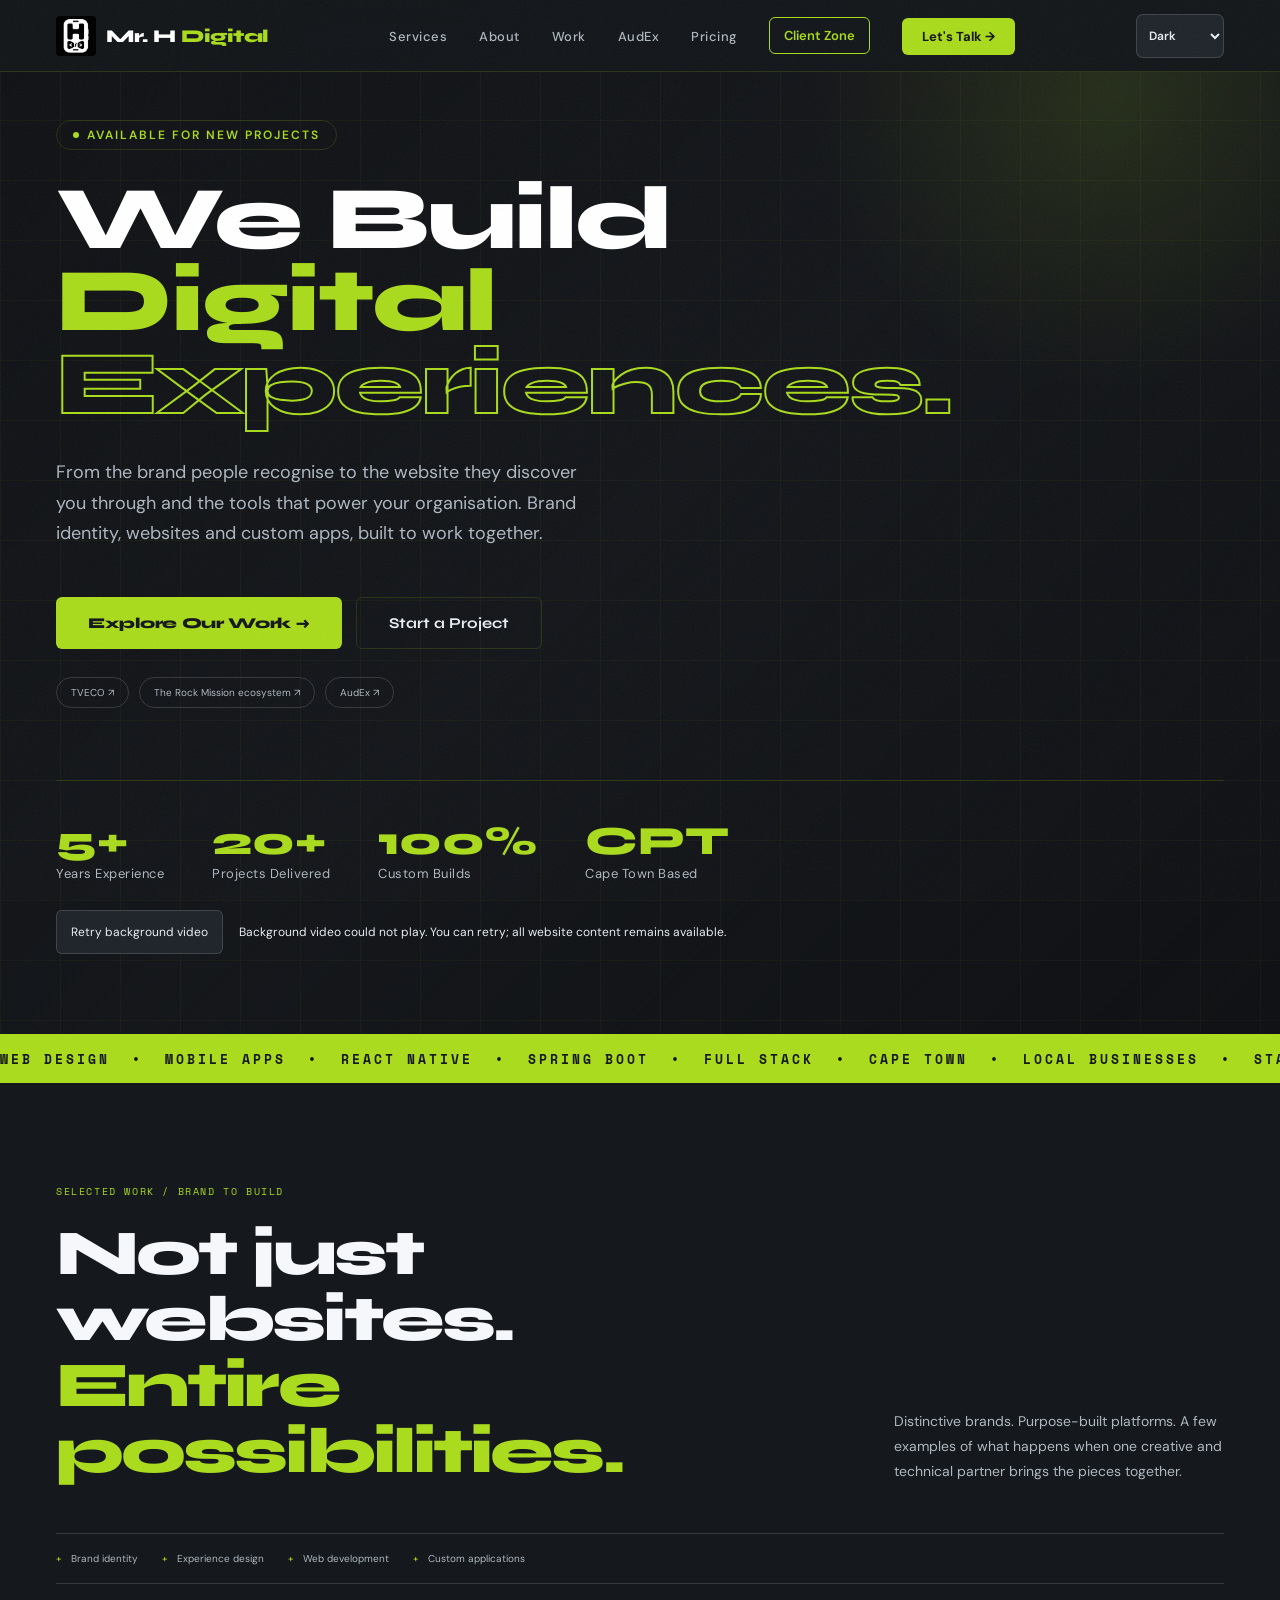
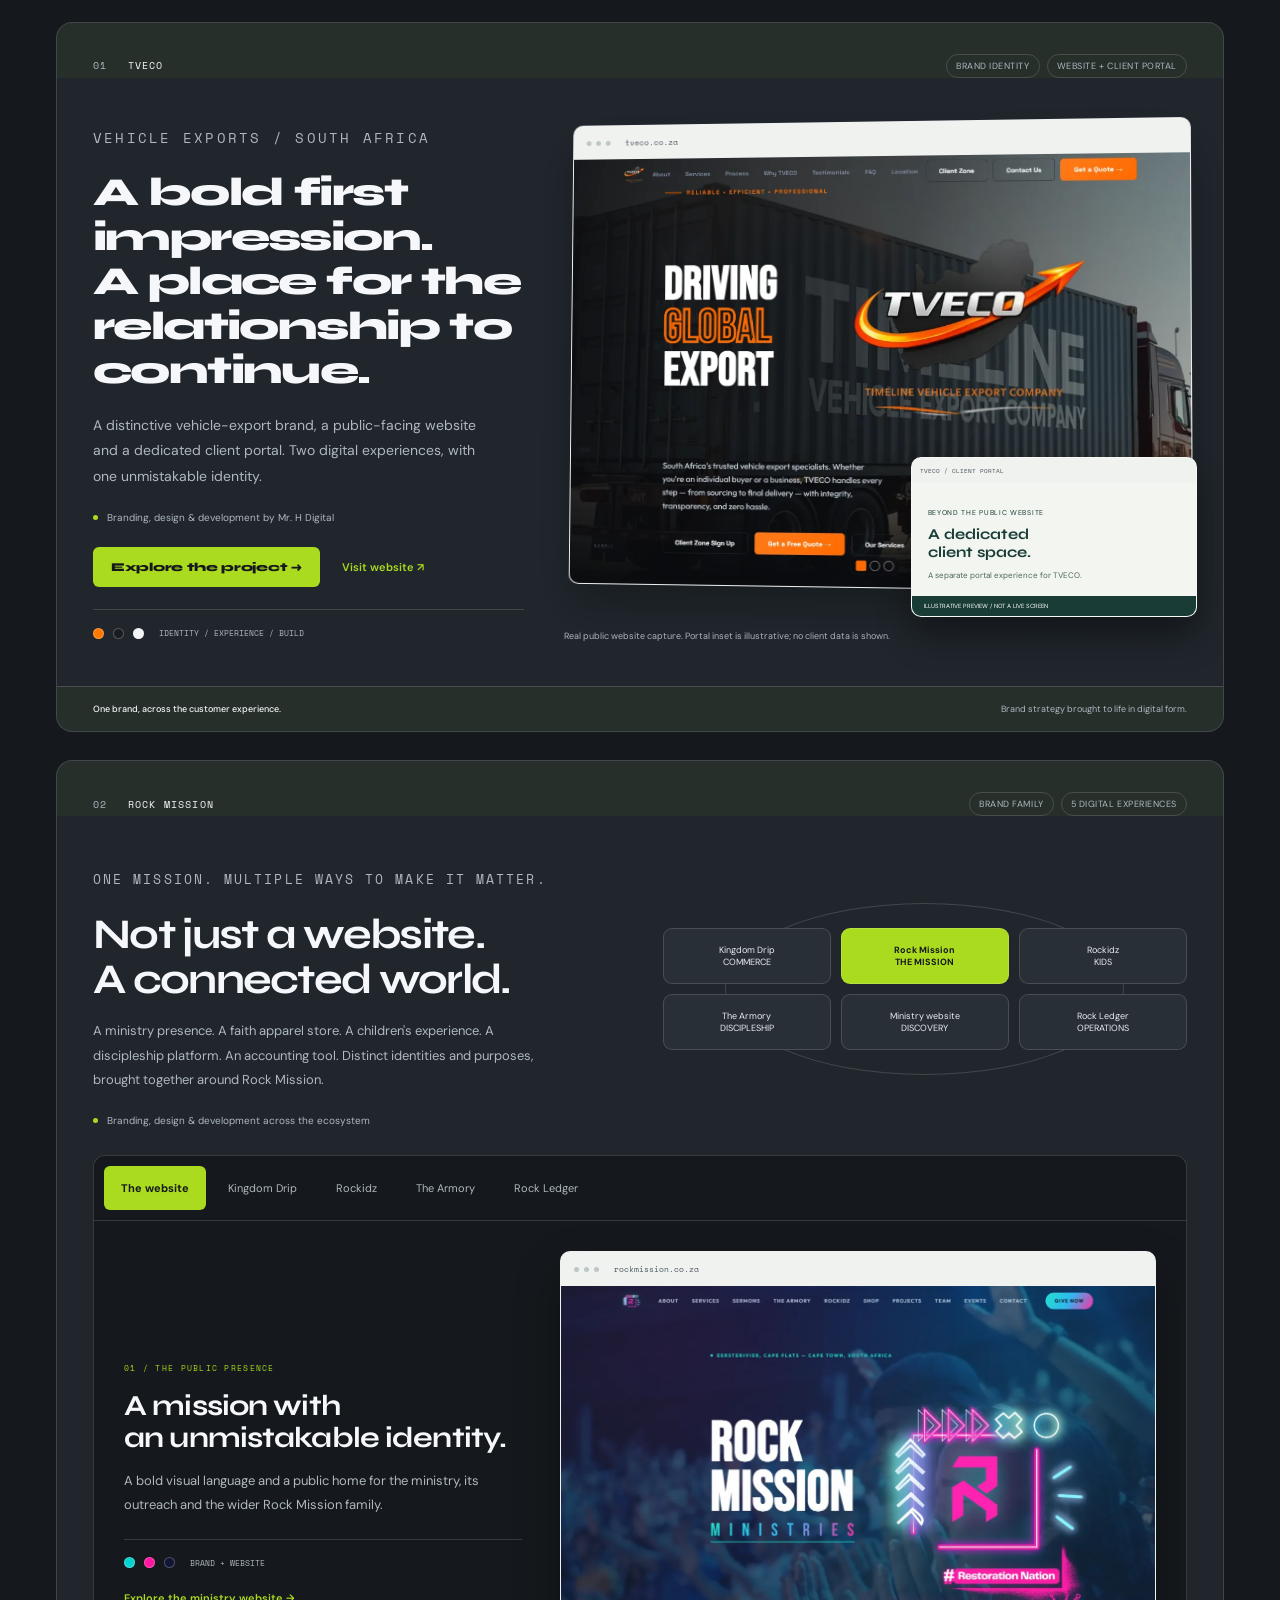
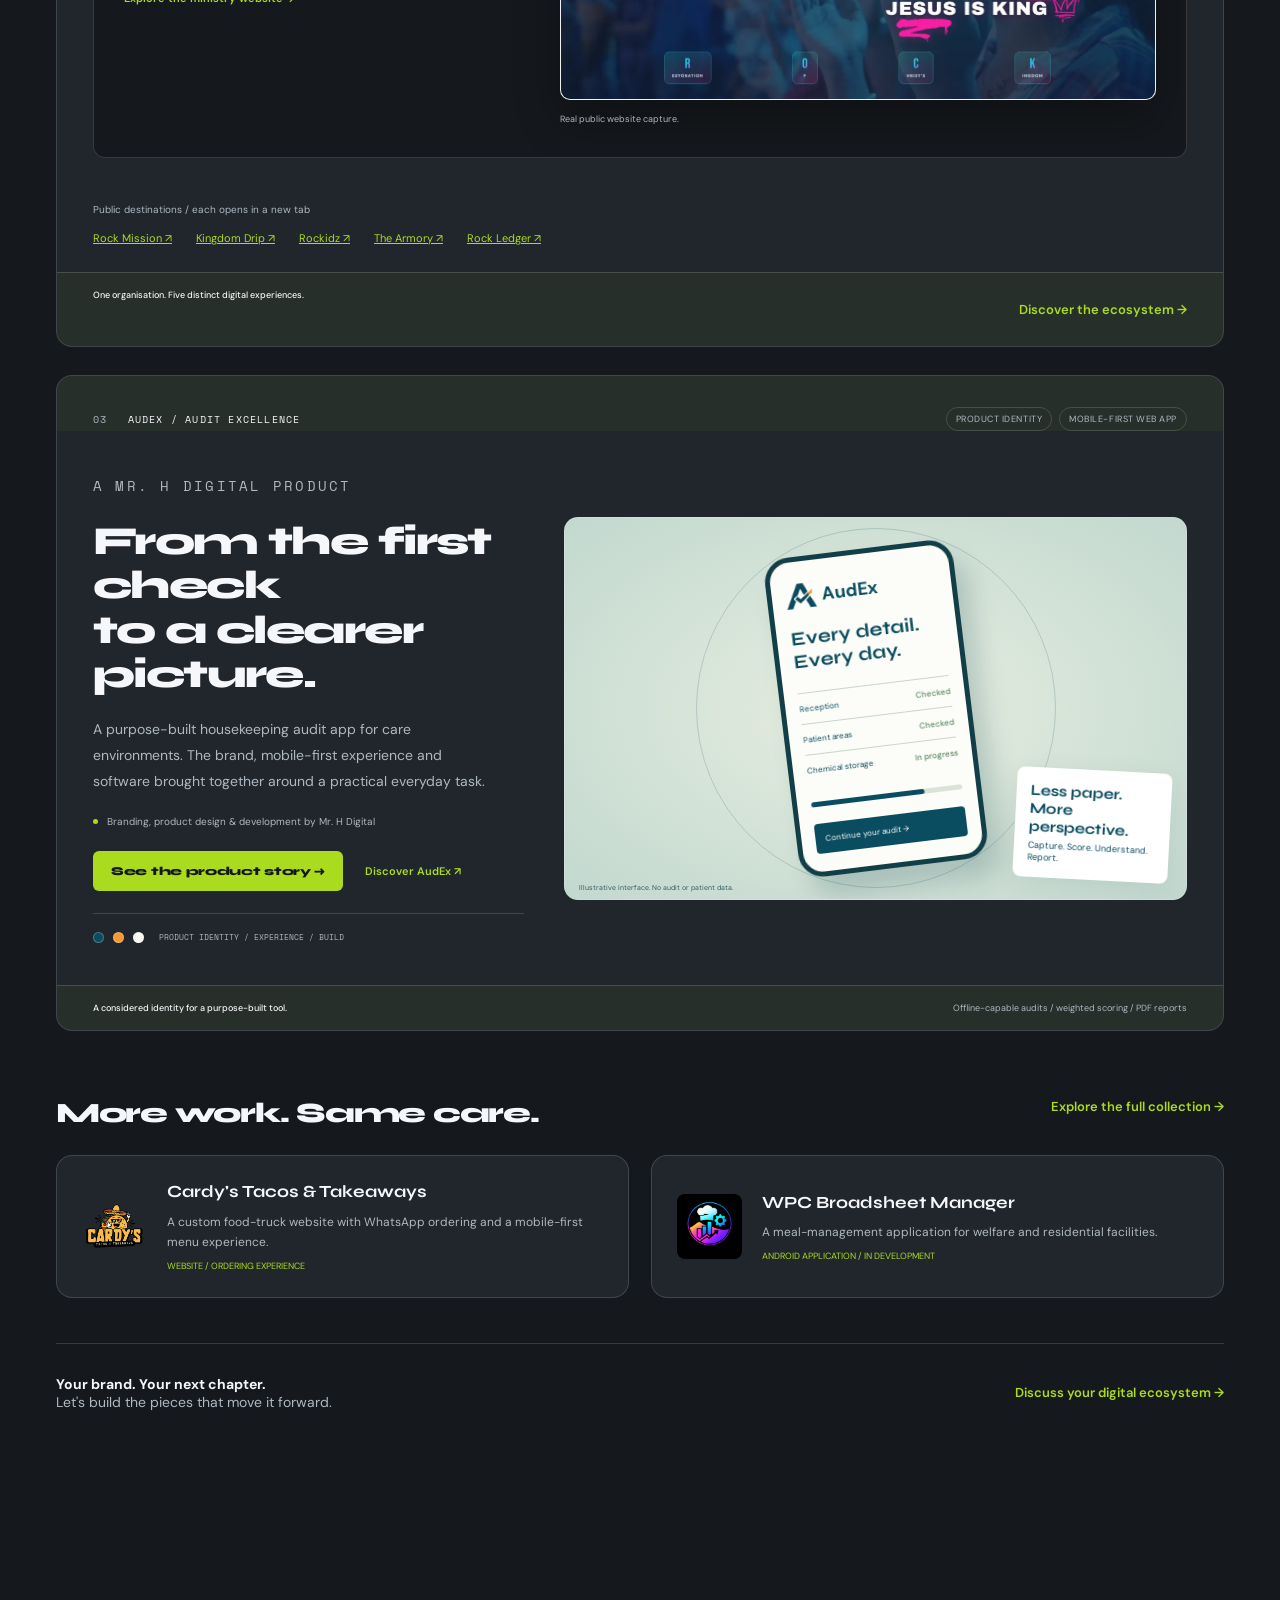
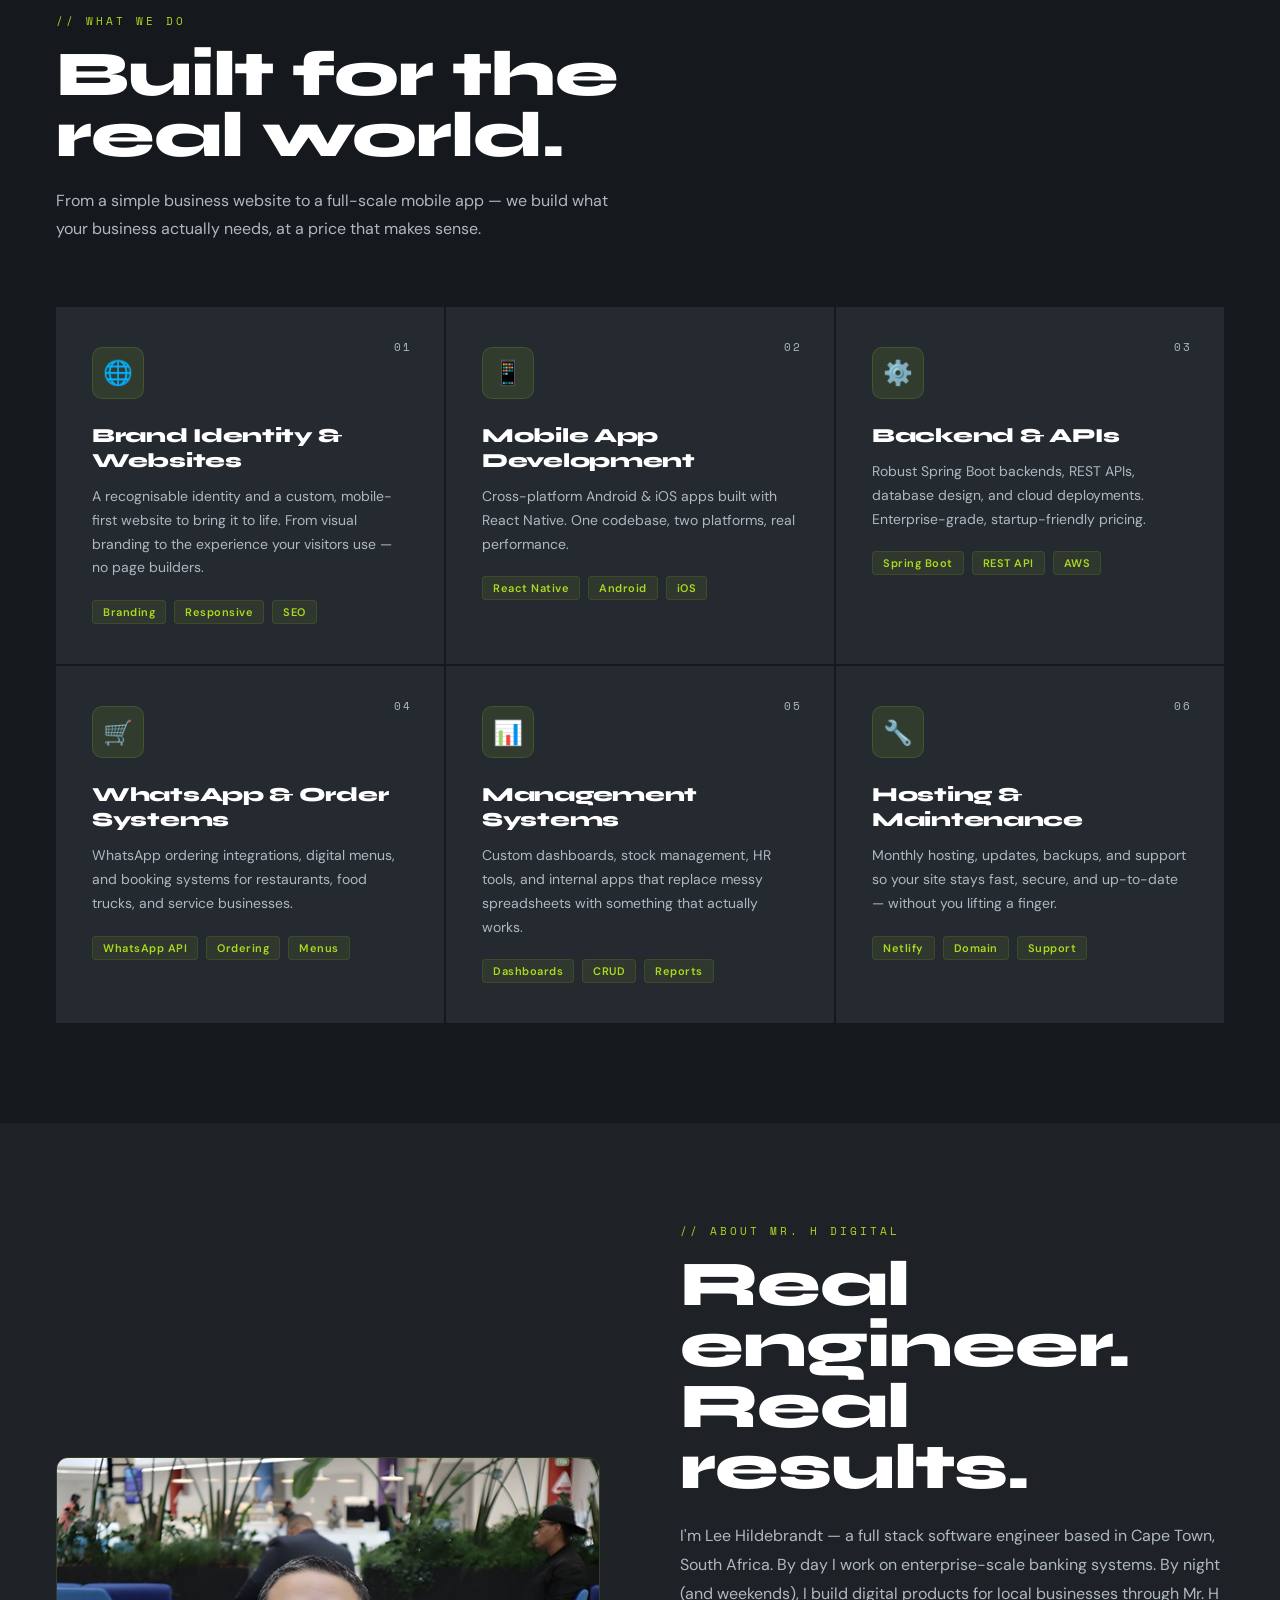
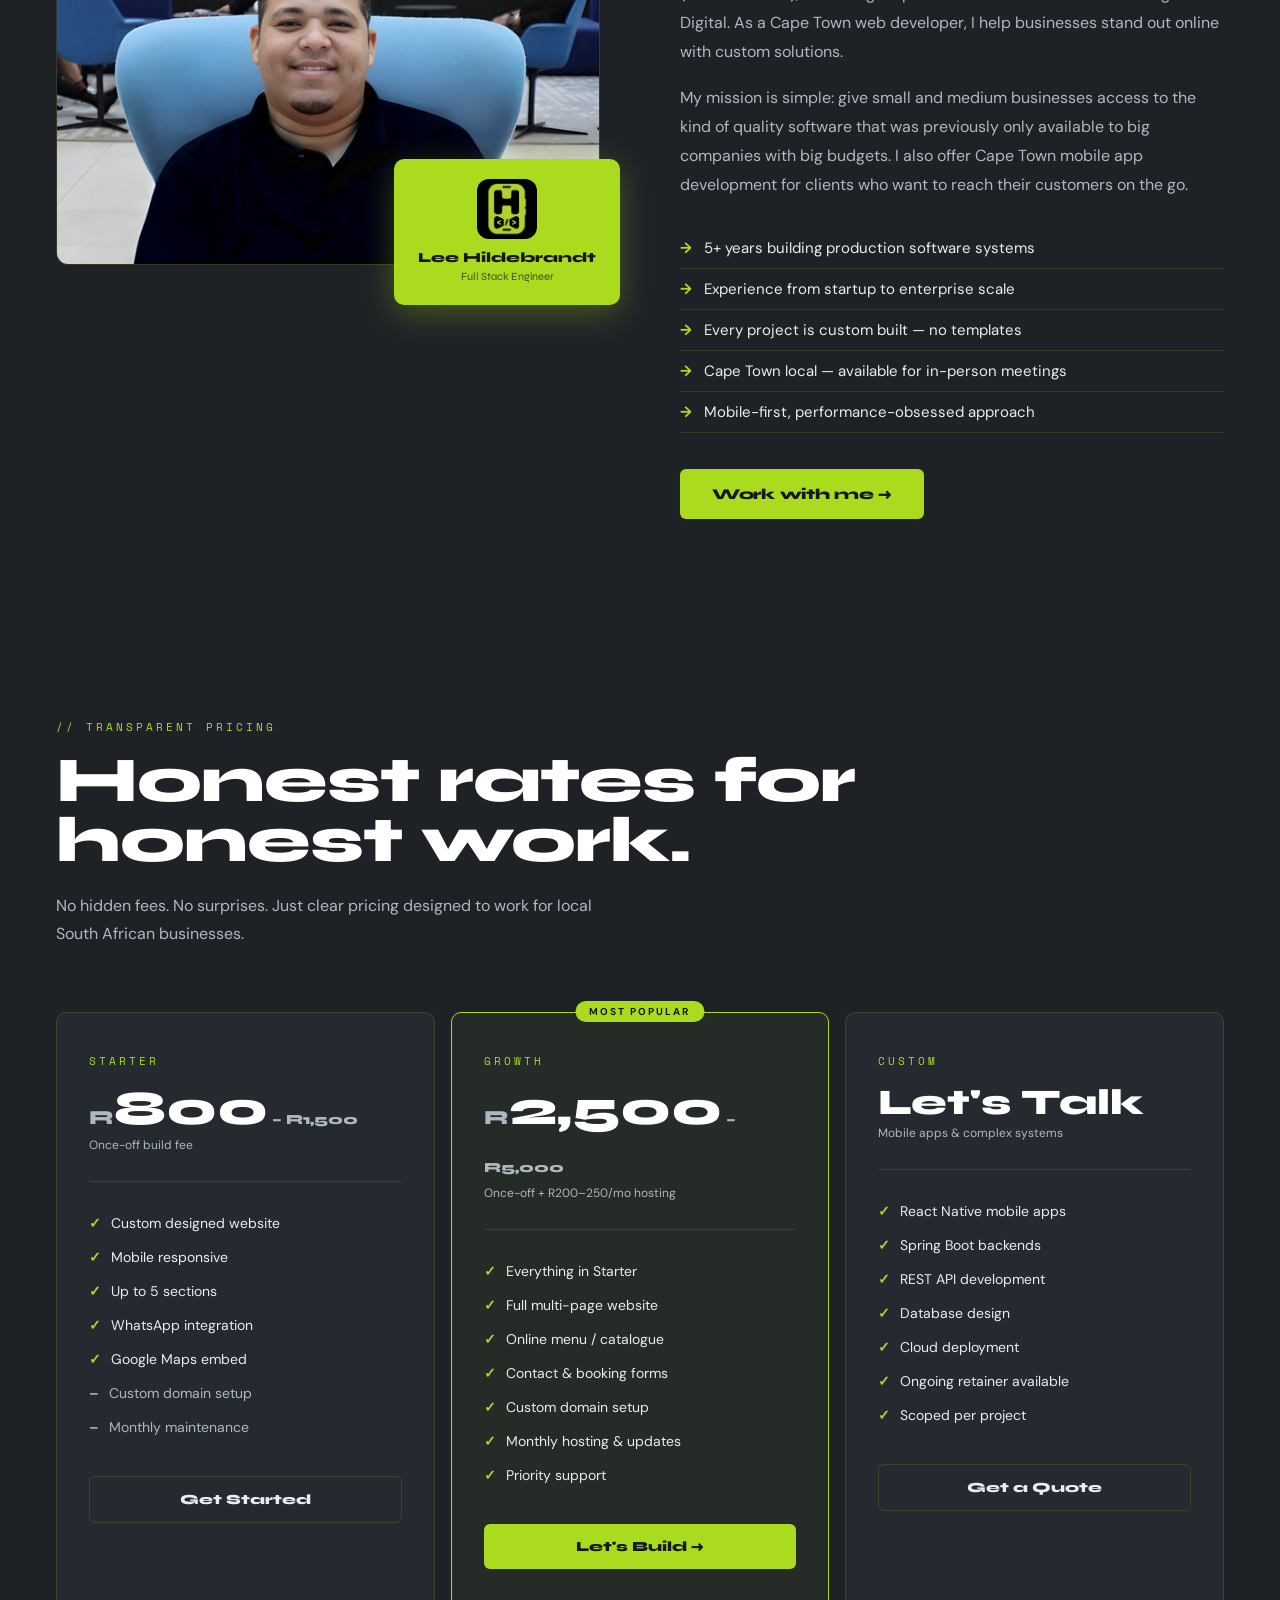
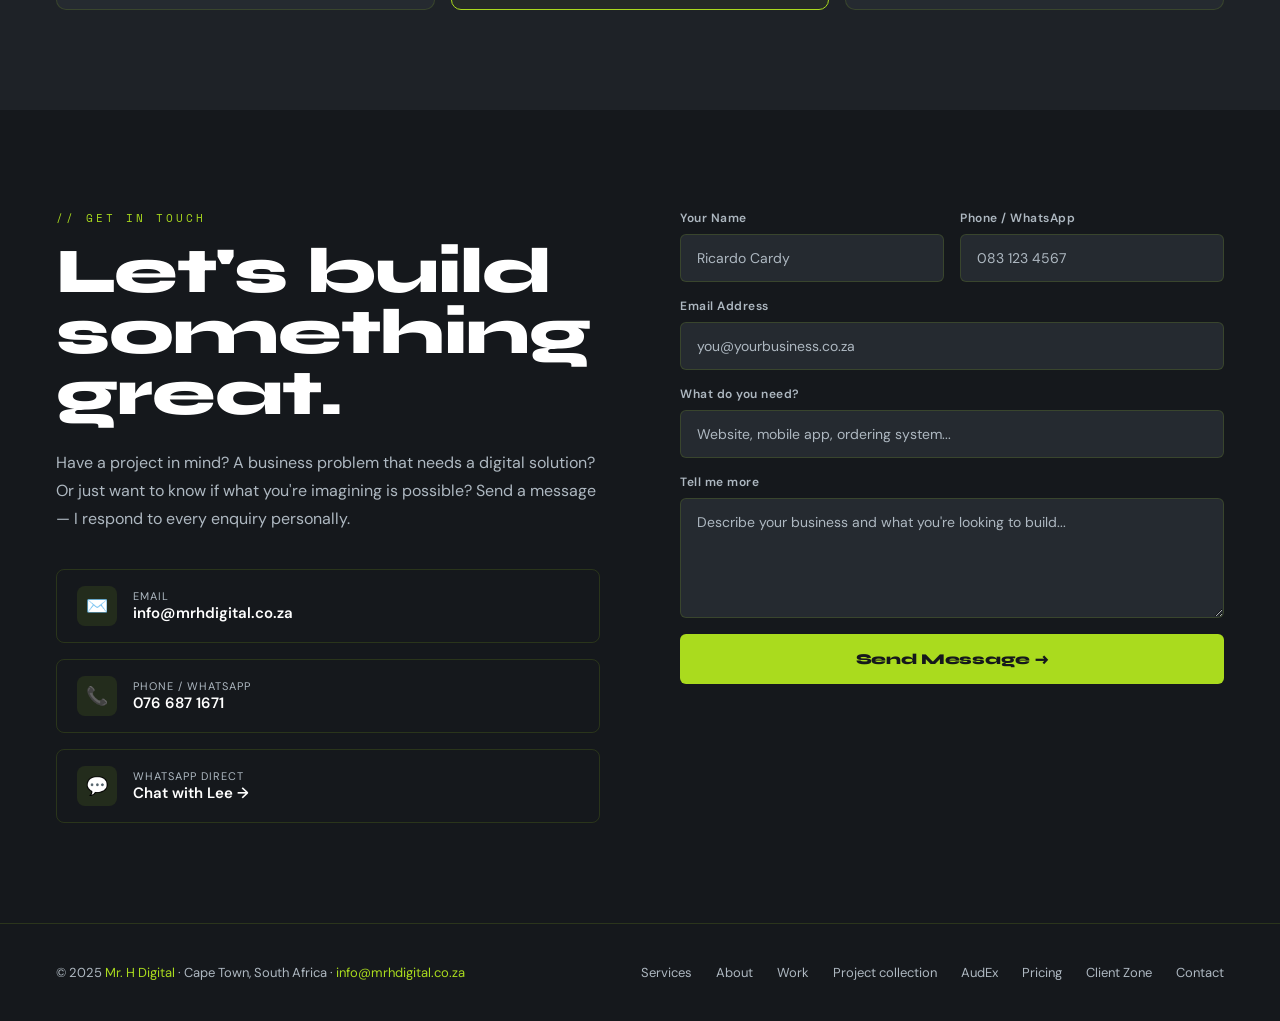
==== commit 69687480: "Unify portfolio styling and add persistent colour themes Co-authored-by: Copilot <223556219+Copilot@" ====
--- a/index.html
+++ b/index.html
@@ -3,6 +3,7 @@
 <head>
   <meta charset="UTF-8" />
   <meta name="viewport" content="width=device-width, initial-scale=1.0" />
+  <meta name="theme-color" content="#15181c" />
   <meta name="description" content="Brand identity, websites and custom apps by Mr. H Digital in Cape Town. Explore TVECO, the Rock Mission ecosystem and AudEx. One partner, from brand to build.">
   <link rel="canonical" href="https://www.mrhdigital.co.za/" />
   <!-- Open Graph Meta Tags -->
@@ -22,6 +23,8 @@
   <link href="https://fonts.googleapis.com/css2?family=Syne:wght@700;800&family=Space+Mono:wght@400;700&family=DM+Sans:wght@300;400;500;600&display=swap" rel="stylesheet" />
   <link rel="stylesheet" href="css/styles.css" />
   <link rel="stylesheet" href="css/work.css" />
+  <link rel="stylesheet" href="css/theme.css" />
+  <script src="js/theme.js"></script>
   <script src="js/work.js" defer></script>
 </head>
 <body>
@@ -42,9 +45,12 @@
     <li><a href="https://mr-h-digital.github.io/mrh-invoice-ui/" class="nav-client-zone">Client Zone</a></li>
     <li><a href="#contact" class="nav-cta">Let's Talk →</a></li>
   </ul>
+  <div class="nav-tools">
+  <select class="theme-select" data-theme-select aria-label="Colour theme" hidden><option value="dark">Dark</option><option value="light">Light</option><option value="system">System</option></select>
   <button class="hamburger" id="hbg" onclick="toggleMenu()" aria-label="Open navigation" aria-expanded="false" aria-controls="drawer">
     <span></span><span></span><span></span>
   </button>
+  </div>
 </nav>
 
 <!-- MOBILE DRAWER -->
@@ -373,6 +379,7 @@
 
 <!-- FOOTER -->
 <footer>
+  <p class="theme-status" id="theme-status" role="status"></p>
   <div>
     <div class="footer-copy">
       © 2025 <a href="#">Mr. H Digital</a> · Cape Town, South Africa · <a href="mailto:info@mrhdigital.co.za">info@mrhdigital.co.za</a>
--- a/css/styles.css
+++ b/css/styles.css
@@ -22,6 +22,9 @@
     }
     /* Improve tap targets on touch devices */
     a, button { -webkit-tap-highlight-color: transparent; }
+    h1, h2, h3, h4 { overflow-wrap: anywhere; }
+    .form-input, .form-textarea, .form-row > *, .contact-inner > * { min-width: 0; }
+    .contact-link > div:last-child { min-width: 0; overflow-wrap: anywhere; }
 
     .audex-product-visual {
       position: relative; display: flex; align-items: center; justify-content: center;
@@ -178,7 +181,7 @@
       font-size: clamp(48px, 7vw, 100px);
       font-weight: 800; line-height: .92;
       color: var(--white); letter-spacing: -2px;
-      margin-bottom: 32px; max-width: 900px;
+      margin-bottom: 32px; max-width: 1100px;
     }
     .hero-title .lime { color: var(--lime); }
     .hero-title .outline {
@@ -541,14 +544,14 @@
       /* Nav */
       nav { padding: 0 20px; height: 64px; }
       .nav-links { display: none; }
-      .hamburger { display: flex; }
+      .hamburger { display: flex; width: 44px; height: 44px; align-items: center; justify-content: center; flex-shrink: 0; }
       .mobile-drawer { display: flex; top: 64px; }
 
       /* Hero */
       .hero {
         padding: 96px 20px 56px;
+        min-height: 100vh;
         min-height: 100svh;
-        min-height: 100vh;
         justify-content: flex-start;
         padding-top: clamp(88px, 20vw, 110px);
       }
@@ -560,7 +563,6 @@
         letter-spacing: -1px;
         line-height: 0.96;
         margin-bottom: 24px;
-        overflow: hidden;
         max-width: 100%;
       }
       /* "Experiences." — tighter scaling so it never overflows the viewport */
@@ -569,7 +571,6 @@
         font-size: clamp(22px, 7vw, 50px);
         letter-spacing: -2px;
         max-width: 100%;
-        overflow: hidden;
       }
       .hero-sub { font-size: 15px; line-height: 1.65; max-width: 100%; margin-bottom: 36px; }
       .hero-btns { flex-direction: column; align-items: stretch; gap: 12px; }
@@ -705,6 +706,7 @@
         gap: 12px 20px;
       }
       .footer-copy { font-size: 12px; line-height: 1.8; }
+      .footer-links a { display: inline-flex; align-items: center; min-height: 44px; }
     }
 
     /* ── SMALL MOBILE ── */
@@ -744,4 +746,5 @@
     @media (prefers-reduced-motion: reduce) {
       html { scroll-behavior: auto; }
       *, *::before, *::after { animation: none !important; transition: none !important; }
-    }
+      .fade-up { opacity: 1; transform: none; }
+    }
--- a/css/work.css
+++ b/css/work.css
@@ -2,12 +2,15 @@
 .skip-link { position: fixed; top: -80px; left: 20px; z-index: 1000; padding: 12px 20px; background: var(--lime); color: var(--darker); }
 .skip-link:focus { top: 10px; }
 .work-shell { max-width: 1440px; margin-inline: auto; }
+.work-heading > *, .flagship-grid > *, .ecosystem-intro > *, .ecosystem-panel > *,
+.work-hero > *, .case-story > *, .case-summary > *, .case-callout > * { min-width: 0; }
 .showroom { background: #111518; padding: 100px 56px; }
 .showroom a:focus-visible, .showroom button:focus-visible, .work-page a:focus-visible, .work-page button:focus-visible { outline: 3px solid var(--lime); outline-offset: 5px; }
 .work-kicker { font-family: 'Space Mono', monospace; color: var(--lime); font-size: 10px; text-transform: uppercase; letter-spacing: .16em; line-height: 1.8; margin-bottom: 20px; }
 .work-heading { display: flex; align-items: flex-end; justify-content: space-between; gap: 36px; margin-bottom: 48px; }
 .work-heading h2, .work-title { font-family: 'Syne', sans-serif; font-size: clamp(36px, 5vw, 68px); line-height: 1.03; font-weight: 800; letter-spacing: -.045em; color: white; }
 .work-heading h2 span, .work-title span { color: var(--lime); }
+.work-heading.work-heading--compact h2 { font-size: clamp(28px, 7vw, 36px); }
 .work-heading p { color: var(--work-muted); max-width: 330px; font-size: 14px; line-height: 1.8; }
 .work-heading a { flex-shrink: 0; }
 .work-link { display: inline-flex; align-items: center; justify-content: space-between; gap: 22px; font-size: 13px; font-weight: 600; color: var(--lime); padding: 12px 0; text-decoration: none; }
@@ -20,7 +23,7 @@
 .project-index b { color: white; margin-left: 13px; font-weight: 400; }
 .project-category { display: flex; gap: 7px; flex-wrap: wrap; font-size: 9px; text-transform: uppercase; letter-spacing: .06em; }
 .project-category span { border: 1px solid #ffffff30; border-radius: 30px; padding: 5px 9px; color: #d9e1e5; }
-.flagship-grid { display: grid; grid-template-columns: .9fr 1.3fr; align-items: center; gap: 40px; padding: 42px 36px; }
+.flagship-grid { display: grid; grid-template-columns: minmax(0, .9fr) minmax(0, 1.3fr); align-items: center; gap: 40px; padding: 42px 36px; }
 .flagship-copy { min-width: 0; }
 .flagship-copy h3 { font-family: 'Syne', sans-serif; font-size: clamp(28px, 3.1vw, 45px); font-weight: 800; line-height: 1.12; letter-spacing: -.04em; color: white; margin-bottom: 20px; }
 .flagship-copy > p { font-size: 14px; line-height: 1.85; color: var(--work-muted); max-width: 400px; }
@@ -112,7 +115,7 @@
 .work-nav-links .nav-cta { padding: 10px 18px; }
 .work-page main { max-width: 1440px; margin-inline: auto; padding: 75px 56px 0; }
 .work-page .work-nav { padding-inline: max(24px, calc((100vw - 1328px) / 2)); }
-.work-page .work-hero { display: grid; grid-template-columns: 1.25fr .75fr; gap: 60px; align-items: end; margin-bottom: 45px; }
+.work-page .work-hero { display: grid; grid-template-columns: minmax(0, 1.25fr) minmax(0, .75fr); gap: 60px; align-items: end; margin-bottom: 45px; }
 .work-hero h1 { font-family: 'Syne', sans-serif; font-size: clamp(40px, 6vw, 83px); line-height: 1.03; letter-spacing: -.05em; color: white; }
 .work-hero h1 em { color: var(--lime); font-style: normal; }
 .work-hero > p, .work-hero > div > p:not(.work-kicker) { color: var(--work-muted); line-height: 1.85; font-size: 15px; }
@@ -154,6 +157,8 @@
 .case-cover .browser-frame { max-width: 1050px; margin-inline: auto; }
 .case-cover .browser-frame > img { aspect-ratio: 1.7; }
 .case-cover .preview-caption { text-align: center; }
+.case-cover .flagship-grid { padding: 20px; }
+.case-cover .flagship-copy h3 { font-size: clamp(24px, 2.5vw, 38px); }
 .case-summary { display: grid; grid-template-columns: repeat(3, 1fr); gap: 30px; border-block: 1px solid var(--work-line); padding-block: 25px; margin-block: 30px 65px; }
 .case-summary dt { font-family: 'Space Mono', monospace; font-size: 9px; color: var(--lime); margin-bottom: 10px; text-transform: uppercase; letter-spacing: .1em; }
 .case-summary dd { font-size: 12px; color: var(--work-muted); line-height: 1.8; }
@@ -202,6 +207,9 @@
   .work-page main { padding-inline: 32px; }
   .case-story { gap: 45px; }
   .gallery-copy { padding: 22px; }
+  .flagship-grid { grid-template-columns: 1fr; }
+  .case-cover .flagship-grid { padding: 12px; }
+  .case-cover .audex-display { width: 100%; max-width: 580px; justify-self: center; }
 }
 @media (max-width: 700px) {
   .showroom { padding: 65px 20px; }
@@ -246,8 +254,8 @@
   .ecosystem-panel p:not(.work-kicker):not(.preview-caption) { font-size: 14px; }
   .ecosystem-links { padding: 0 21px 22px; gap: 12px 20px; }
   .ecosystem-links a { font-size: 10px; }
-  .audex-display { min-height: 360px; padding: 25px; }
-  .audex-display-note { right: 8px; max-width: 130px; font-size: 8px; padding: 11px; bottom: 30px; }
+  .audex-display { min-height: 360px; padding: 25px 20px; gap: 24px; }
+  .audex-display-note { position: static; justify-self: end; max-width: 180px; font-size: 10px; padding: 12px; transform: none; }
   .audex-display-note strong { font-size: 13px; }
   .more-work { grid-template-columns: 1fr; gap: 14px; }
   .more-work article { padding: 20px; gap: 15px; }
@@ -266,7 +274,7 @@
   .work-nav-links .nav-cta { padding: 9px 12px; font-size: 10px !important; }
   .work-page main { padding: 48px 20px 0; }
   .work-page .work-hero { grid-template-columns: 1fr; gap: 24px; margin-bottom: 30px; }
-  .work-hero h1 { font-size: clamp(38px, 11vw, 64px); }
+  .work-hero h1 { font-size: clamp(32px, 9.5vw, 60px); }
   .work-hero > p, .work-hero > div > p:not(.work-kicker) { font-size: 14px; }
   .work-hero .brand-credit { font-size: 10px; margin-top: 20px; }
   .gallery-filters { gap: 8px; margin-top: 25px; }
@@ -278,6 +286,8 @@
   .gallery-copy .work-kicker { font-size: 8px; }
   .gallery-visual { padding: 18px 18px 0; }
   .case-cover { padding: 14px; border-radius: 12px; }
+  .case-cover .flagship-grid { padding: 8px 0; }
+  .case-cover .flagship-copy h3 { font-size: clamp(22px, 6.2vw, 32px); }
   .case-cover .browser-frame > img { aspect-ratio: 1.44; }
   .case-summary { grid-template-columns: 1fr; gap: 22px; margin-bottom: 40px; padding-block: 25px; }
   .case-summary dd { font-size: 13px; }
@@ -292,6 +302,11 @@
   .case-callout .btn-primary { font-size: 11px; width: auto; }
   .work-footer { padding: 28px 20px; align-items: flex-start; text-align: left; }
   .work-footer > div { gap: 20px; }
+  .work-footer > div > a, .ecosystem-links a, .hero-project-links a { display: inline-flex; align-items: center; min-height: 44px; }
+  .work-page .work-nav-links a { display: inline-flex; align-items: center; min-height: 44px; }
+  .identity-strip > i { flex-shrink: 0; }
+  .identity-strip > span { min-width: 0; overflow-wrap: anywhere; line-height: 1.7; }
+  .audex-display > small { position: static; align-self: end; text-align: center; font-size: 9px; line-height: 1.6; }
   .illustrative-tool { padding: 27px; }
   .illustrative-tool h3 { font-size: 27px; }
 }
--- a/css/theme.css
+++ b/css/theme.css
@@ -0,0 +1,124 @@
+/* Site chrome follows Mr. H Digital; product previews retain their own identities. */
+:root {
+  color-scheme: dark;
+  --muted: #aeb8c1;
+  --site-base: #15181c;
+  --site-surface: #20262c;
+  --site-raised: #292f36;
+  --site-line: #ffffff26;
+  --site-heading: #f5f7fa;
+  --site-accent-fill: #aadb1e;
+  --site-accent-ink: #15181c;
+  --site-nav: #15181cf5;
+  --site-soft: #aadb1e0d;
+  --site-focus: #aadb1e;
+  --work-muted: #aeb8c1;
+  --work-line: var(--site-line);
+  --work-surface: var(--site-surface);
+}
+:root[data-theme="light"] {
+  color-scheme: light;
+  --dark: #f7f7f2;
+  --darker: #eeefe8;
+  --card: #ffffff;
+  --text: #242b30;
+  --white: #172026;
+  --muted: #536069;
+  --lime: #496500;
+  --lime-dim: #3a5100;
+  --border: #cbd1bf;
+  --site-base: #f7f7f2;
+  --site-surface: #ffffff;
+  --site-raised: #eeefe8;
+  --site-line: #d4d9ce;
+  --site-heading: #172026;
+  --site-nav: #f7f7f2f5;
+  --site-soft: #edf1e2;
+  --site-focus: #496500;
+  --work-muted: #536069;
+}
+[hidden] { display: none !important; }
+:focus-visible { outline: 3px solid var(--site-focus); outline-offset: 4px; }
+.theme-select {
+  font: inherit; font-size: 12px; font-weight: 600; width: 88px; flex-shrink: 0;
+  min-height: 44px; border: 1px solid var(--site-line); border-radius: 7px;
+  padding: 8px; background: var(--site-surface); color: var(--text); cursor: pointer;
+}
+.nav-tools { display: flex; align-items: center; gap: 12px; }
+.theme-status { width: 100%; font-size: 12px; line-height: 1.6; color: var(--text); }
+.theme-status:empty { display: none; }
+.theme-status:not(:empty) { padding: 16px 24px; }
+.skip-link { background: var(--site-accent-fill); color: var(--site-accent-ink); }
+body > nav { gap: 20px; background: var(--site-nav); }
+.work-page, .showroom { background: var(--site-base); color: var(--text); }
+.flagship, .tveco-feature, .rock-feature, .audex-feature,
+.gallery-card, .more-work article, .case-cover { background: var(--site-surface); }
+.flagship, .gallery-card, .more-work article, .case-cover { border-color: var(--site-line); border-radius: 16px; }
+.flagship-top, .flagship-bottom { background: var(--site-soft); }
+.project-category span { border-color: var(--site-line); color: var(--muted); }
+.work-heading h2, .work-title, .flagship-copy h3, .ecosystem-intro h3,
+.ecosystem-panel h4, .more-work h3, .showroom-outro strong, .work-hero h1,
+.gallery-copy h2, .case-story h2, .case-story h3, .case-callout h2, .project-index b,
+.flagship-bottom strong { color: var(--site-heading); }
+.brand-credit, .case-story .brand-credit { color: var(--muted); }
+.work-nav-links a, .work-footer > div > a, .hero-project-links a { color: var(--muted); }
+.work-link:hover, .work-nav-links a:hover, .work-hero .work-kicker a:hover { color: var(--site-heading); }
+.hero-project-links a { border-color: var(--site-line); }
+.gallery-visual, .gallery-card[data-category] .gallery-visual { background: var(--site-raised); }
+.gallery-card:hover, .gallery-card:focus-within { border-color: var(--lime); }
+.gallery-filters button { border-color: var(--site-line); color: var(--muted); }
+.gallery-filters button[aria-pressed="true"] { background: var(--site-accent-fill); color: var(--site-accent-ink); border-color: var(--site-accent-fill); }
+.ecosystem-explorer { background: var(--site-base); border-color: var(--site-line); }
+.ecosystem-tabs { border-color: var(--site-line); }
+.ecosystem-tabs button { color: var(--muted); }
+.ecosystem-tabs button[aria-selected="true"] { background: var(--site-accent-fill); color: var(--site-accent-ink); }
+.ecosystem-tabs button:hover { border-color: var(--lime); }
+.ecosystem-panel .work-kicker, .ecosystem-panel .work-link, .ecosystem-links a { color: var(--lime); }
+.ecosystem-panel p:not(.work-kicker):not(.preview-caption) { color: var(--muted); }
+.ecosystem-links a:hover { color: var(--site-heading); }
+.ecosystem-orbit > span { background: var(--site-raised); border-color: var(--site-line); color: var(--text); }
+.ecosystem-orbit::before { border-color: var(--site-line); }
+.ecosystem-orbit .orbit-centre { background: var(--site-accent-fill); color: var(--site-accent-ink); }
+.case-callout { background: var(--site-soft); border-color: var(--site-line); }
+.case-callout p { color: var(--muted); }
+.work-page .btn-primary, .btn-primary, .nav-cta, .mob-cta, .btn-price-filled, .form-submit,
+.price-badge, .about-badge, .p-label {
+  background: var(--site-accent-fill) !important; color: var(--site-accent-ink) !important;
+}
+.btn-primary:hover, .nav-cta:hover, .btn-price-filled:hover, .form-submit:hover { background: #bce83d !important; }
+.nav-links .nav-client-zone:hover { background: var(--site-accent-fill); color: var(--site-accent-ink); }
+.marquee-bar { background: var(--site-accent-fill); }
+.marquee-inner { color: var(--site-accent-ink); }
+.service-card:hover { background: var(--site-raised); }
+.service-num { color: var(--muted); }
+.form-input::placeholder, .form-textarea::placeholder { color: var(--muted); opacity: 1; }
+.hero .hero-sub { color: var(--muted); }
+#hero-video-toggle { background: var(--site-surface); border-color: var(--site-line); }
+#hero-video-status { color: var(--text); }
+:root[data-theme="light"] .hero-video { opacity: .13; mix-blend-mode: luminosity; }
+:root[data-theme="light"] .hero-video-overlay { background: linear-gradient(135deg, #f7f7f2ed, #f7f7f2bf 50%, #f7f7f2ed); }
+:root[data-theme="light"] body::after { opacity: .015; }
+/* Illustrative products use explicit colours, independent of the site theme. */
+.audex-display, .audex-mini-phone h4 { color: #0b4d60; }
+.illustrative-tool, .case-story .illustrative-tool > h3 { color: #1a3c40; }
+.ledger-illustration { color: #e8f6ee; }
+.ecosystem-panel .ledger-illustration p:not(.work-kicker):not(.preview-caption) { color: #bed5cf; }
+.browser-frame, .portal-peek, .illustrative-tool, .audex-display { color-scheme: light; }
+@media (min-width: 901px) and (max-width: 1250px) {
+  body:not(.work-page) > nav { padding-inline: 20px; gap: 12px; }
+  .nav-links { gap: 12px; }
+  .nav-links a { font-size: 12px; }
+  .nav-links .nav-cta { padding-inline: 12px; }
+}
+@media (max-width: 700px) {
+  .work-page .work-nav { gap: 10px; }
+  .work-page .work-nav .nav-logo { flex-shrink: 1; }
+  .work-page .work-nav .nav-logo img { width: 30px; object-fit: contain; flex-shrink: 0; }
+  .work-page .work-nav-links { gap: 10px !important; }
+  .theme-select, .work-nav-links .theme-select { width: 96px; font-size: 16px; }
+}
+@media (max-width: 430px) {
+  .nav-logo .logo-text { position: absolute; width: 1px; height: 1px; overflow: hidden; clip-path: inset(50%); white-space: nowrap; }
+  .work-page .work-nav .nav-logo { min-width: 30px; }
+  .nav-tools { gap: 6px; }
+}
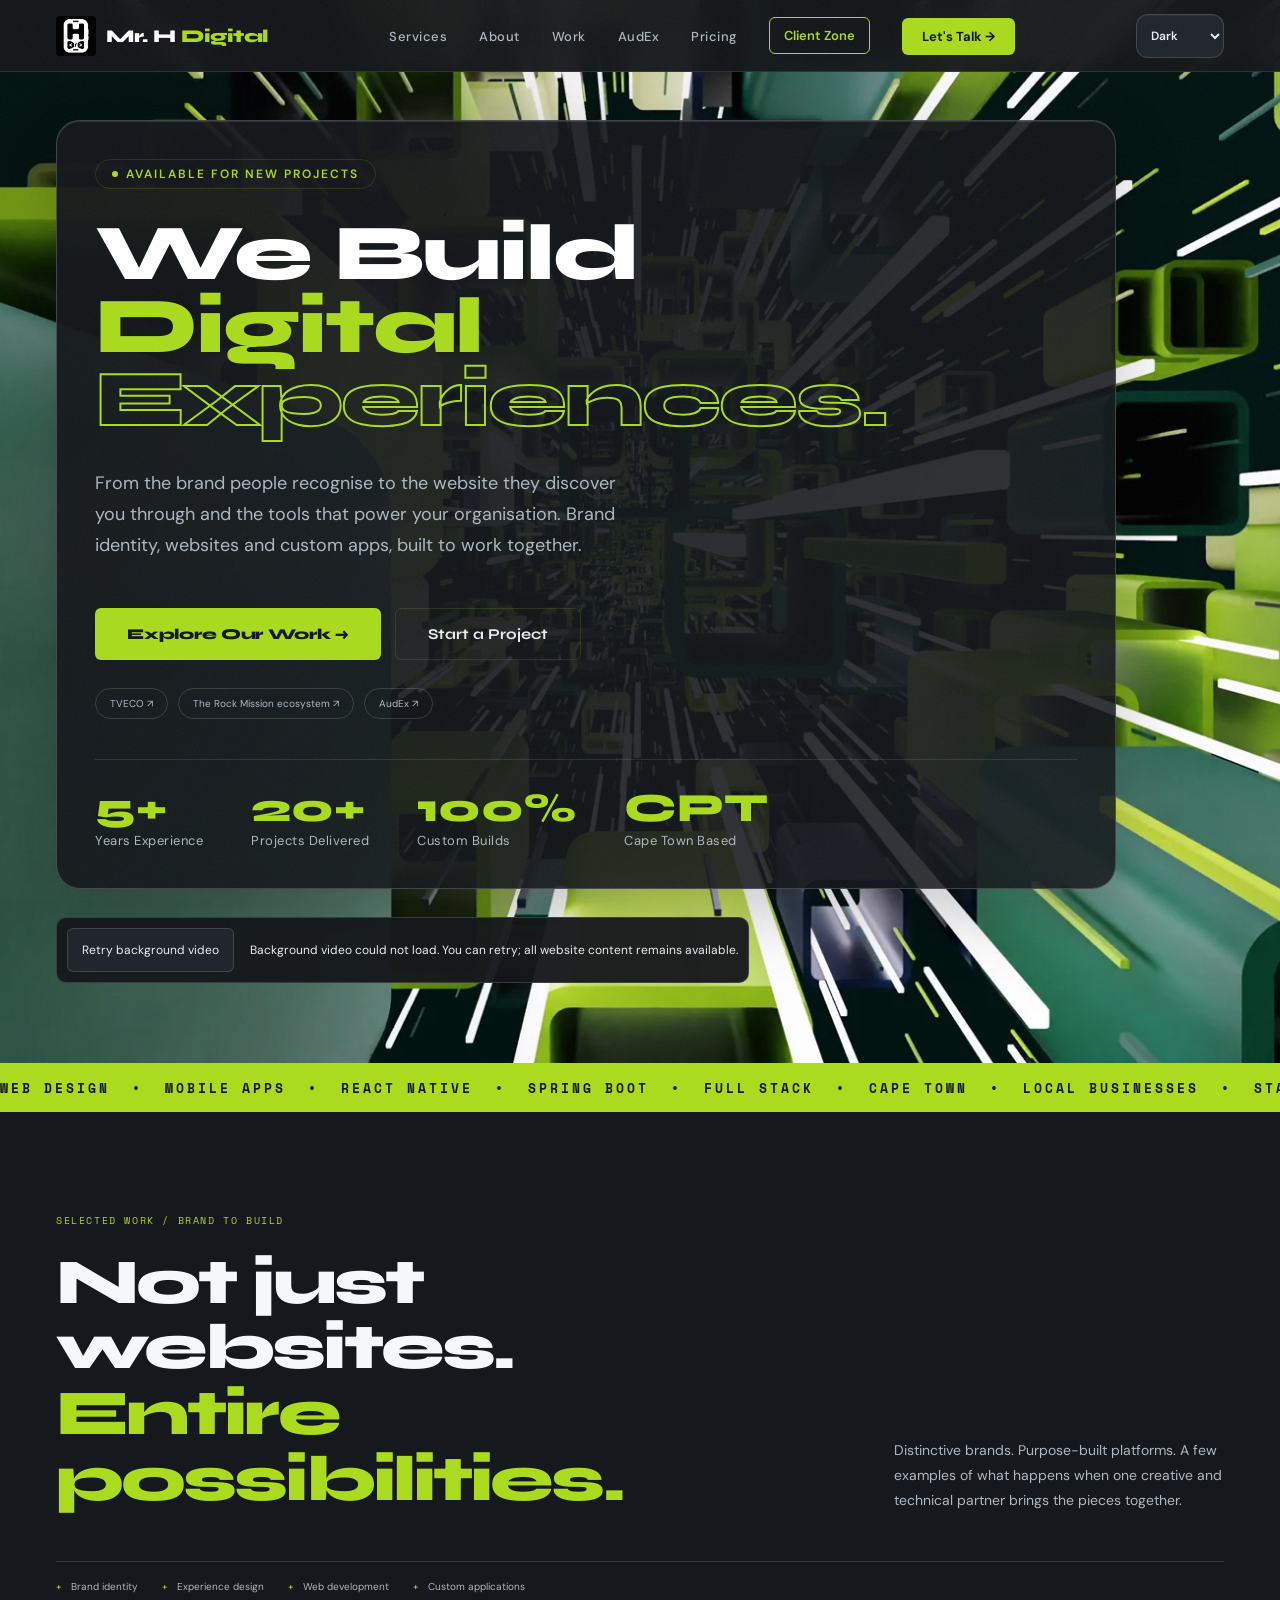
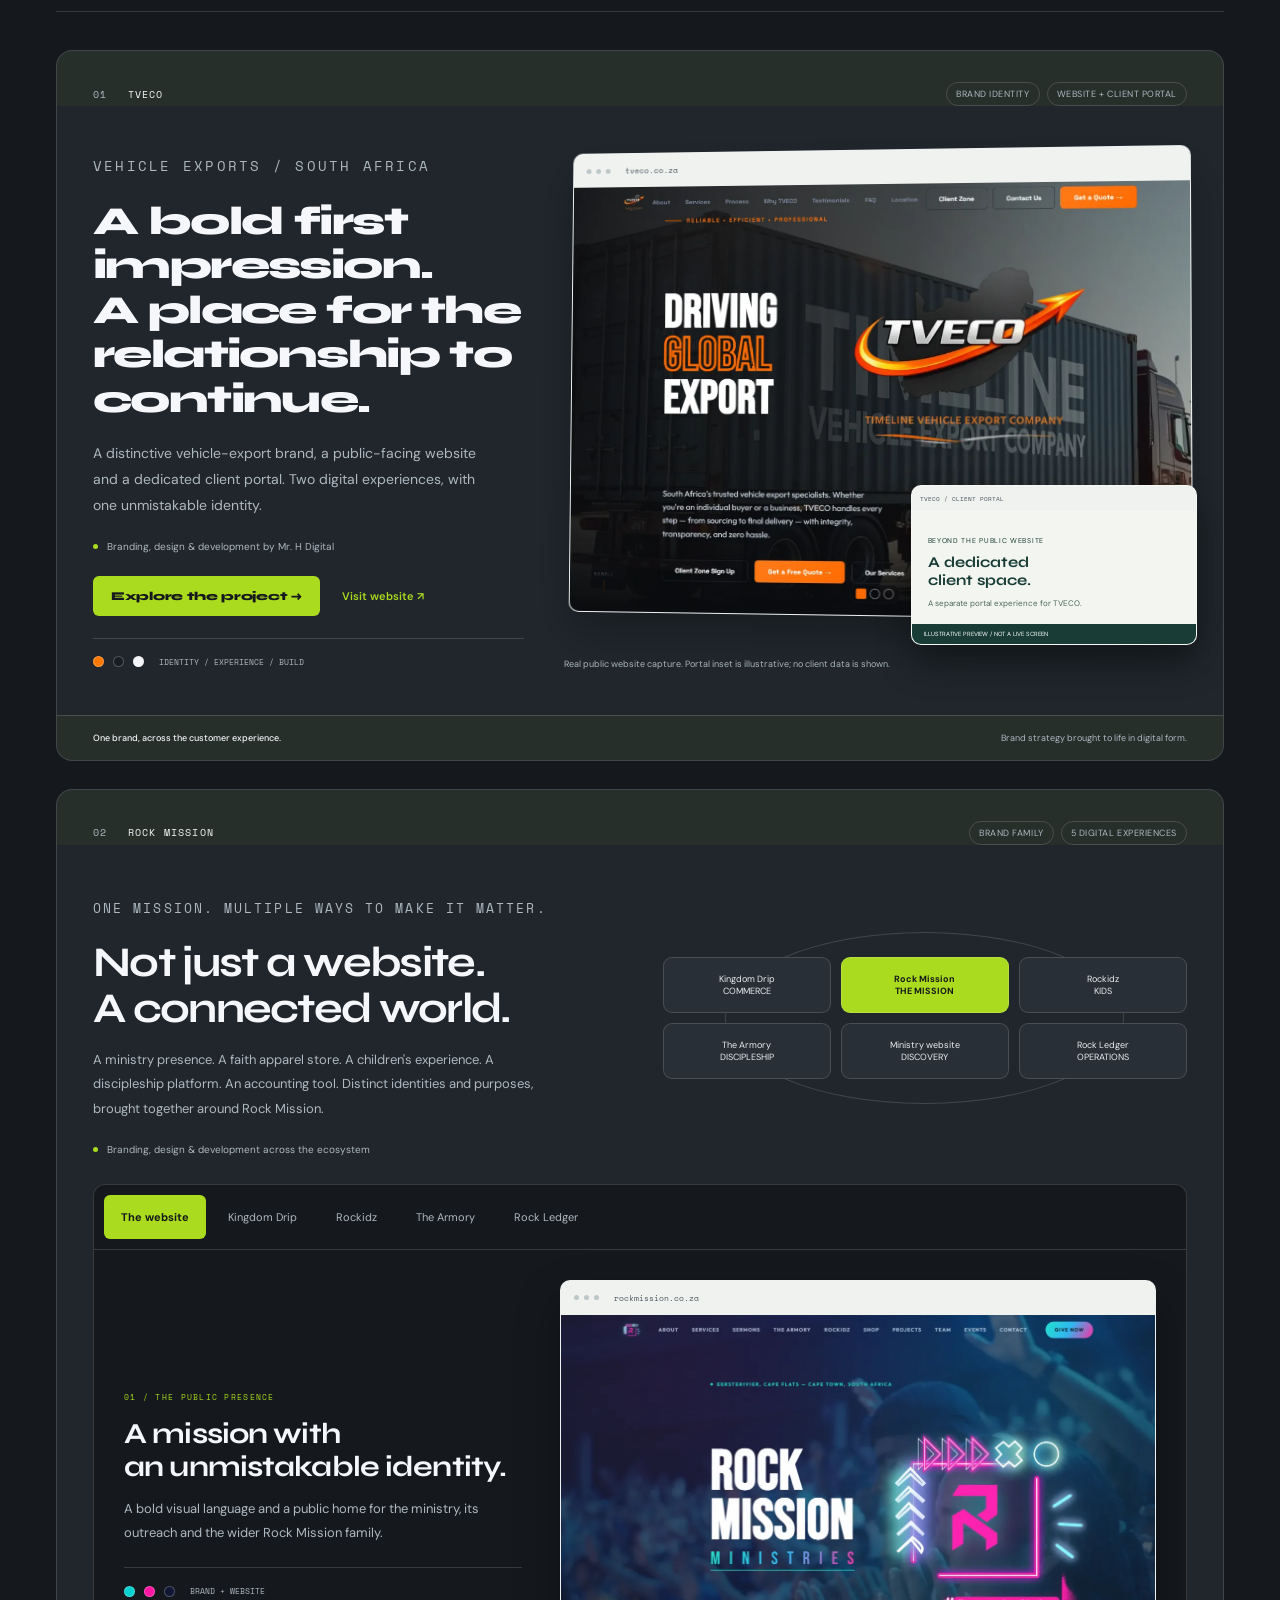
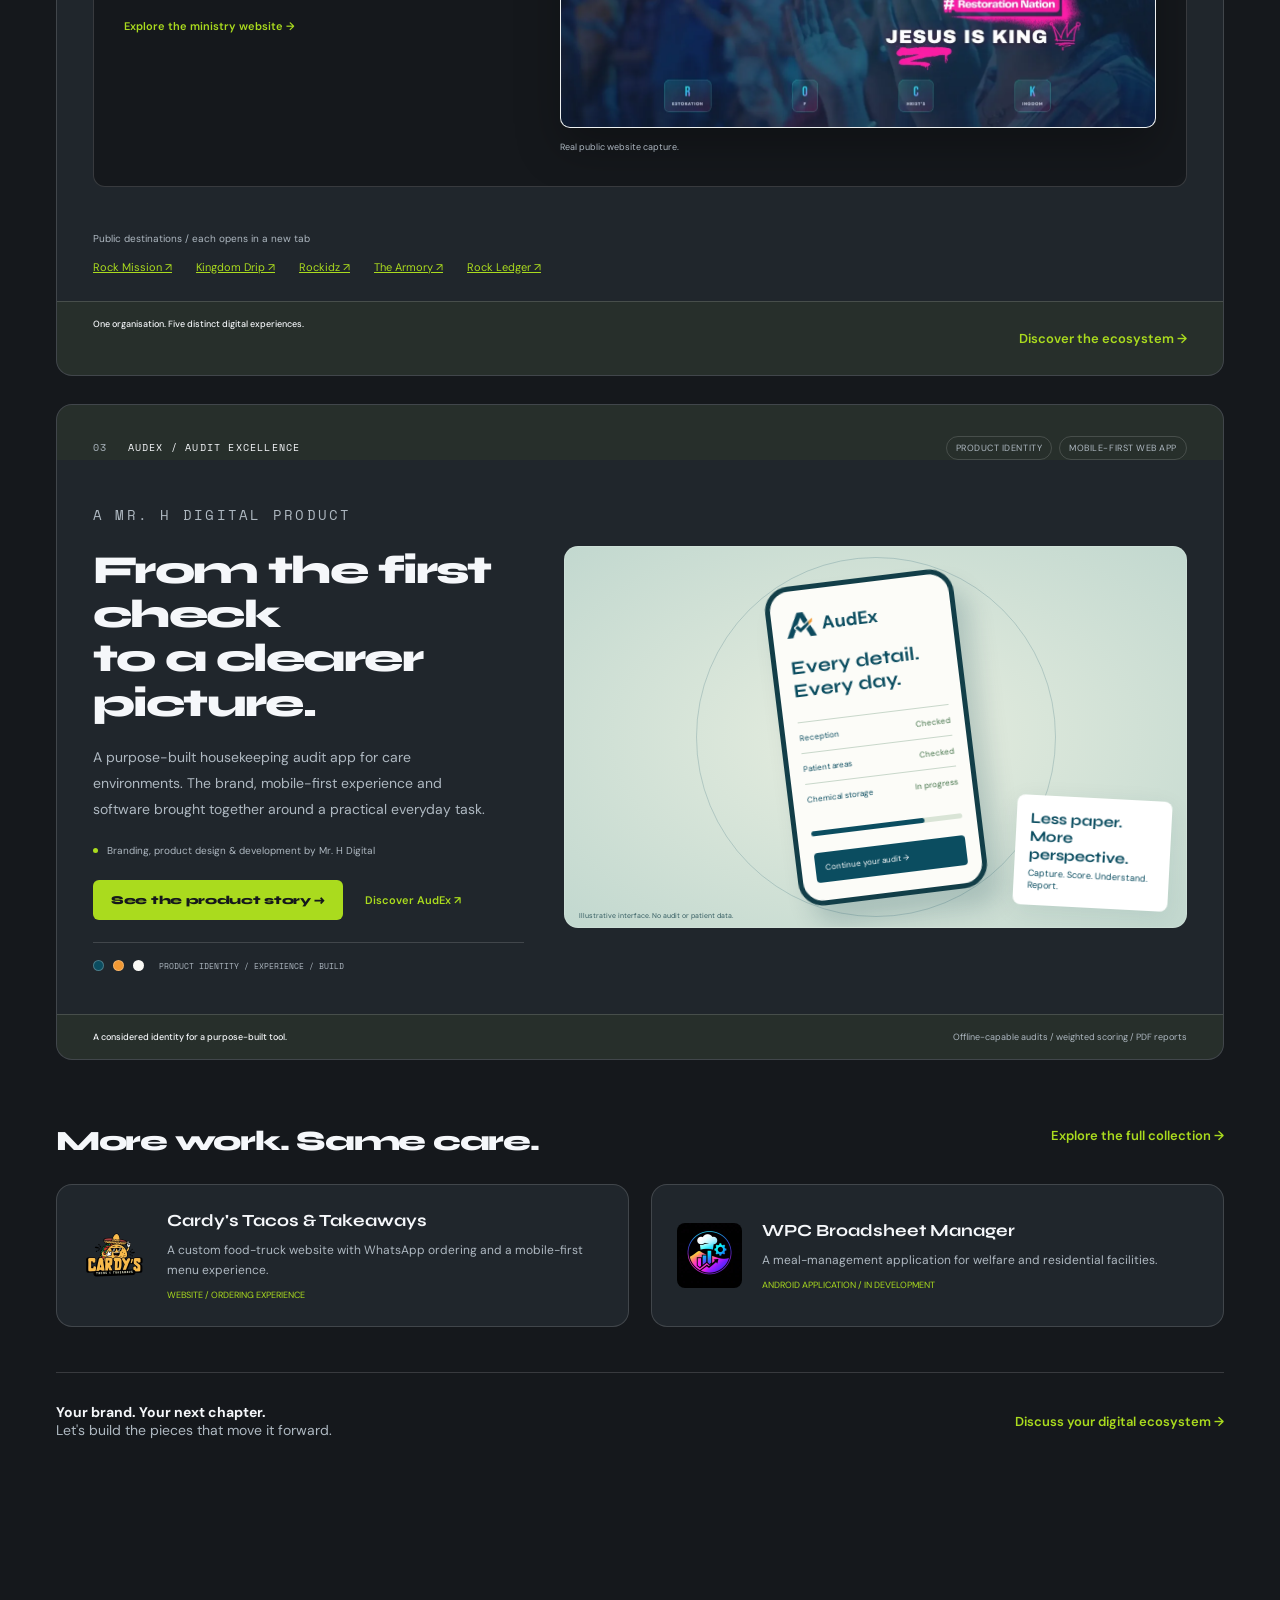
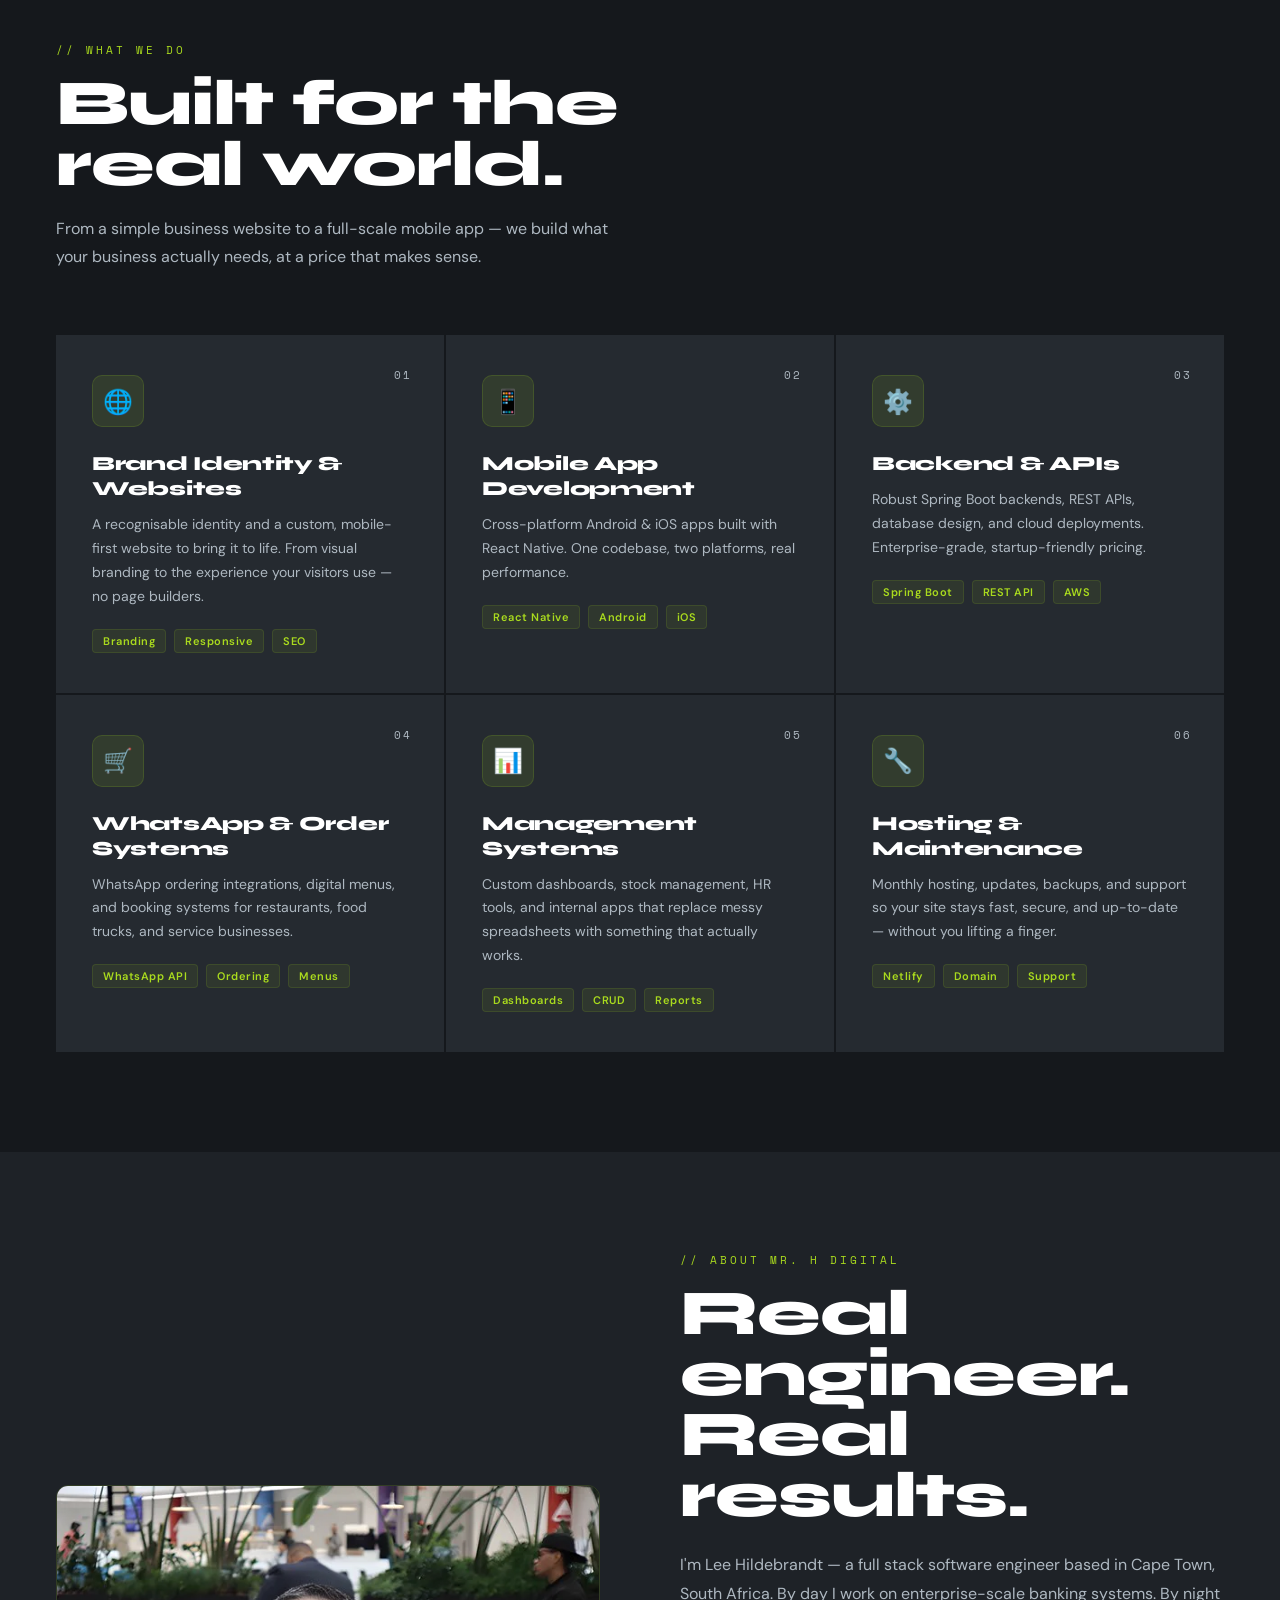
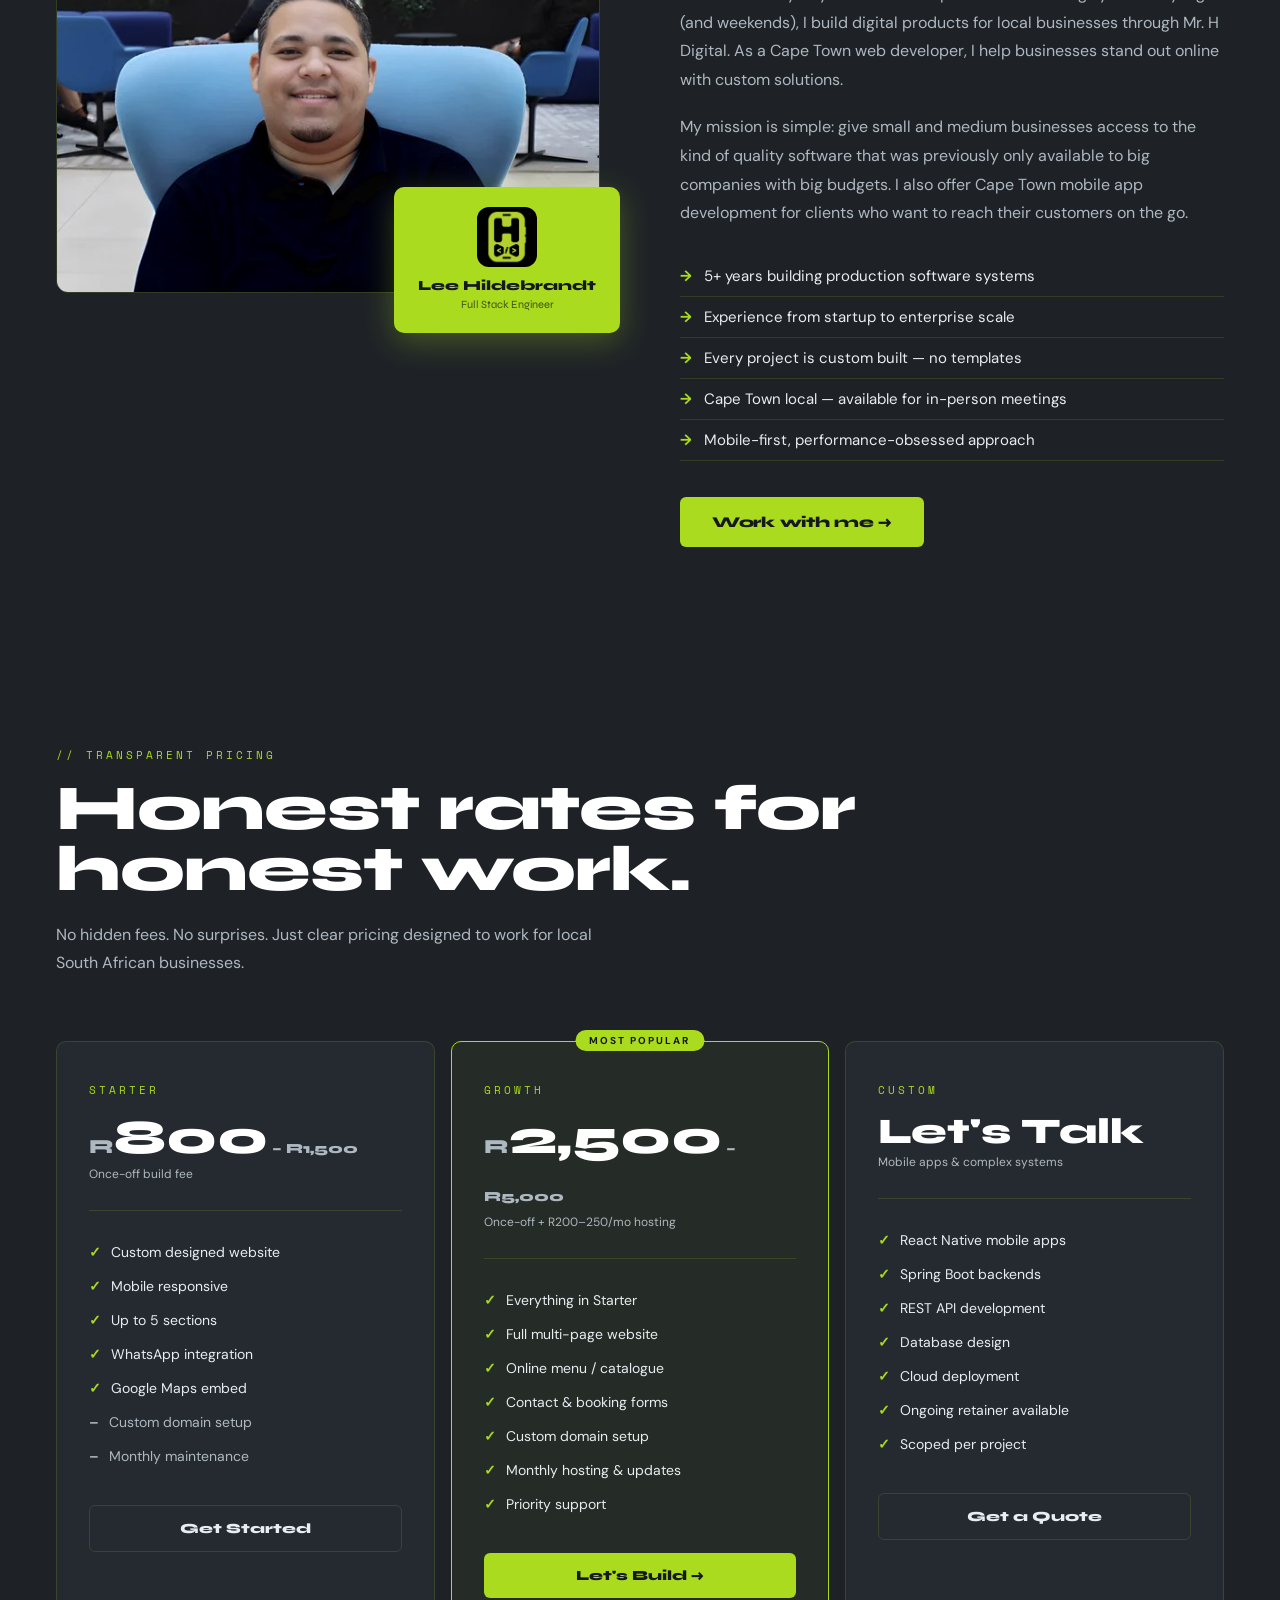
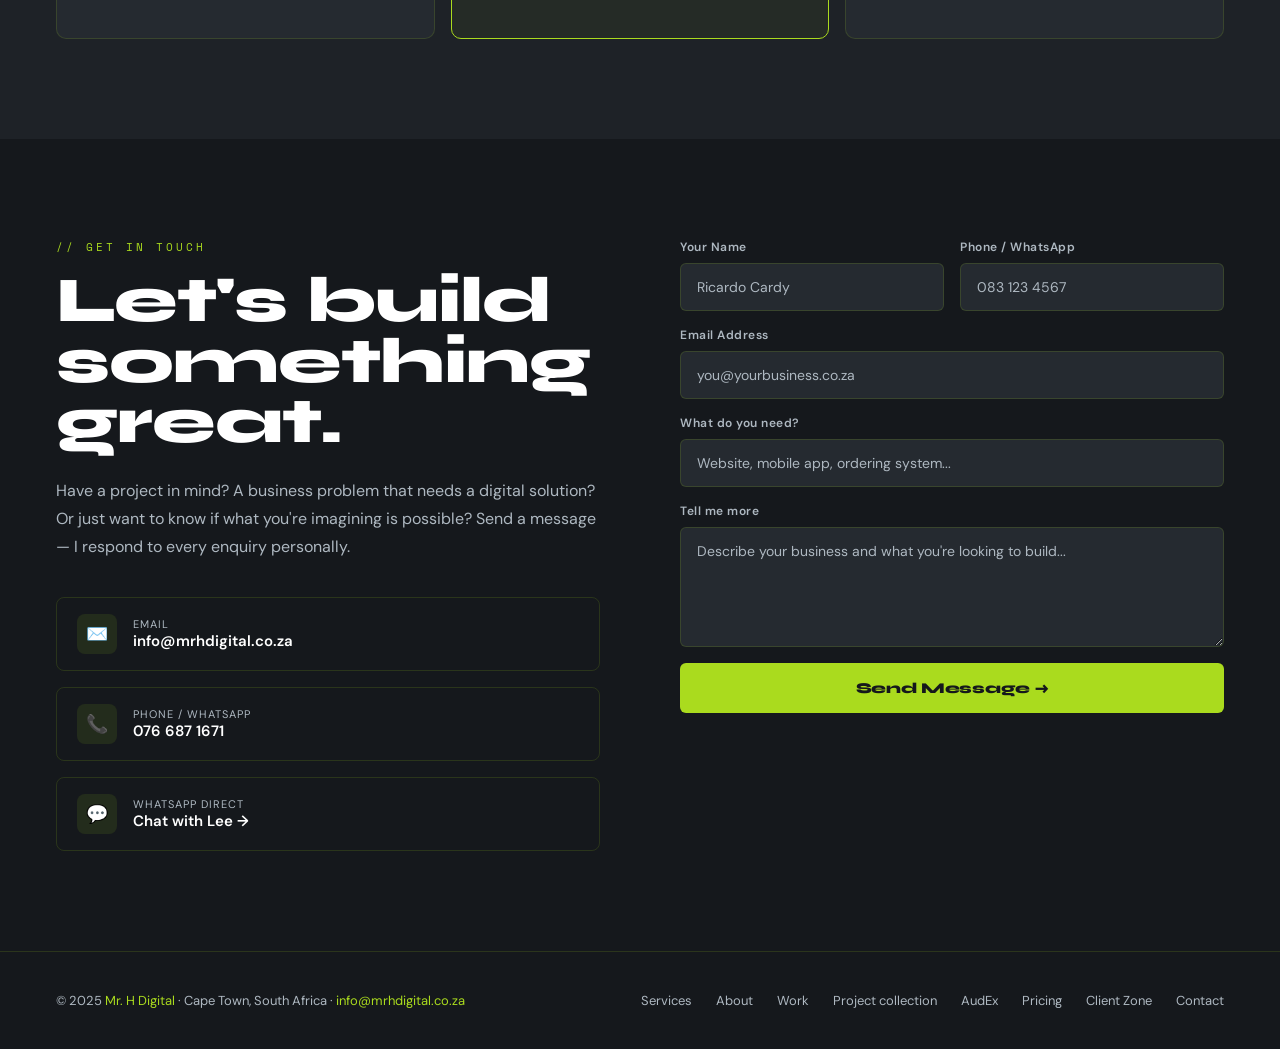
==== commit 30e75e39: "Add theme-aware hero videos and refine theme selector Preserve original desktop video quality, add p" ====
--- a/index.html
+++ b/index.html
@@ -66,7 +66,9 @@
 
 <!-- HERO -->
 <section class="hero">
-  <video id="hero-video" class="hero-video" muted loop playsinline preload="none" aria-hidden="true" tabindex="-1" data-src="https://videos.pexels.com/video-files/3141207/3141207-hd_1280_720_25fps.mp4" data-mobile-src="https://videos.pexels.com/video-files/3141207/3141207-sd_640_360_25fps.mp4"></video>
+  <video id="hero-video" class="hero-video" muted loop playsinline preload="none" disablepictureinpicture aria-hidden="true" tabindex="-1"
+    data-dark-src="media/hero-dark-hq.mp4" data-dark-mobile-src="media/hero-dark-mobile-hq.mp4"
+    data-light-src="media/hero-light-hq.mp4" data-light-mobile-src="media/hero-light-mobile-hq.mp4"></video>
   <div class="hero-video-overlay" aria-hidden="true"></div>
   <div class="hero-grid-bg"></div>
   <div class="hero-glow"></div>
@@ -160,7 +162,7 @@
       <div class="flagship-bottom"><strong>A considered identity for a purpose-built tool.</strong><span>Offline-capable audits / weighted scoring / PDF reports</span></div>
     </article>
     <div class="work-heading" style="margin-top:55px;margin-bottom:0"><h2 style="font-size:28px">More work. Same care.</h2><a class="work-link" href="work/">Explore the full collection &#8594;</a></div>
-    <div class="more-work"><article><img src="images/cardys-tacos-logo.png" width="65" height="65" alt="Cardy's Tacos logo" loading="lazy"><div><h3>Cardy's Tacos &amp; Takeaways</h3><p>A custom food-truck website with WhatsApp ordering and a mobile-first menu experience.</p><small>WEBSITE / ORDERING EXPERIENCE</small></div></article><article><img src="images/wpc-broadsheet-manager.jpg" width="65" height="65" alt="WPC Broadsheet Manager identity" loading="lazy"><div><h3>WPC Broadsheet Manager</h3><p>A meal-management application for welfare and residential facilities.</p><small>ANDROID APPLICATION / IN DEVELOPMENT</small></div></article></div>
+    <div class="more-work"><article><img src="images/cardys-tacos-logo.webp" width="65" height="65" alt="Cardy's Tacos logo" loading="lazy"><div><h3>Cardy's Tacos &amp; Takeaways</h3><p>A custom food-truck website with WhatsApp ordering and a mobile-first menu experience.</p><small>WEBSITE / ORDERING EXPERIENCE</small></div></article><article><img src="images/wpc-broadsheet-manager.webp" width="65" height="65" alt="WPC Broadsheet Manager identity" loading="lazy"><div><h3>WPC Broadsheet Manager</h3><p>A meal-management application for welfare and residential facilities.</p><small>ANDROID APPLICATION / IN DEVELOPMENT</small></div></article></div>
     <div class="showroom-outro"><p><strong>Your brand. Your next chapter.</strong><br>Let's build the pieces that move it forward.</p><a class="work-link" href="#contact">Discuss your digital ecosystem &#8594;</a></div>
   </div>
 </section>
@@ -233,7 +235,7 @@
   <div class="about-inner">
     <div class="about-visual fade-up">
       <div class="about-img-wrap">
-        <img src="images/lee-hildebrandt.jpg" alt="Lee Hildebrandt - Cape Town full stack software engineer and founder of Mr. H Digital" style="width:100%;height:100%;object-fit:cover;object-position:center top;" />
+        <img src="images/lee-hildebrandt.webp" width="600" height="600" loading="lazy" decoding="async" alt="Lee Hildebrandt - Cape Town full stack software engineer and founder of Mr. H Digital" style="width:100%;height:100%;object-fit:cover;object-position:center top;" />
       </div>
       <div class="about-badge">
         <img src="images/mrh-digital-badge.png" alt="Mr. H Digital badge" style="width:60px;height:auto;display:block;margin:0 auto 10px;border-radius:12px;background:#1E2227;" />
--- a/css/theme.css
+++ b/css/theme.css
@@ -41,8 +41,38 @@
 :focus-visible { outline: 3px solid var(--site-focus); outline-offset: 4px; }
 .theme-select {
   font: inherit; font-size: 12px; font-weight: 600; width: 88px; flex-shrink: 0;
-  min-height: 44px; border: 1px solid var(--site-line); border-radius: 7px;
-  padding: 8px; background: var(--site-surface); color: var(--text); cursor: pointer;
+  min-height: 44px; border: 1px solid var(--site-line); border-radius: 12px;
+  padding: 10px; background: var(--site-surface); color: var(--text); cursor: pointer;
+  box-shadow: inset 0 1px #ffffff0a; transition: border-color .2s, background .2s;
+}
+.theme-select:hover { border-color: var(--site-focus); background: var(--site-raised); }
+.theme-select option { background: var(--site-surface); color: var(--text); }
+@supports (appearance: base-select) {
+  .theme-select, .theme-select::picker(select) { appearance: base-select; }
+  .theme-select { align-items: center; gap: 8px; }
+  .theme-select::picker-icon { color: var(--muted); transition: rotate .2s; }
+  .theme-select:open { border-color: var(--site-focus); background: var(--site-raised); }
+  .theme-select:open::picker-icon { rotate: 180deg; }
+  .theme-select::picker(select) {
+    margin-block: 8px; padding: 6px; min-width: 172px;
+    border: 1px solid var(--site-line); border-radius: 16px;
+    background: var(--site-surface); color: var(--text);
+    box-shadow: 0 16px 40px #0003;
+  }
+  .theme-select option {
+    display: flex; align-items: center; gap: 12px; min-height: 44px;
+    padding: 10px 12px; border-radius: 10px; font: inherit; cursor: pointer;
+  }
+  .theme-select option:hover, .theme-select option:focus {
+    outline: none; background: var(--site-raised);
+  }
+  .theme-select option:checked {
+    background: var(--site-soft); color: var(--lime); font-weight: 700;
+  }
+  .theme-select option::checkmark { color: var(--lime); }
+}
+@media (prefers-reduced-motion: reduce) {
+  .theme-select, .theme-select::picker-icon { transition: none; }
 }
 .nav-tools { display: flex; align-items: center; gap: 12px; }
 .theme-status { width: 100%; font-size: 12px; line-height: 1.6; color: var(--text); }
@@ -95,8 +125,23 @@
 .hero .hero-sub { color: var(--muted); }
 #hero-video-toggle { background: var(--site-surface); border-color: var(--site-line); }
 #hero-video-status { color: var(--text); }
-:root[data-theme="light"] .hero-video { opacity: .13; mix-blend-mode: luminosity; }
-:root[data-theme="light"] .hero-video-overlay { background: linear-gradient(135deg, #f7f7f2ed, #f7f7f2bf 50%, #f7f7f2ed); }
+.hero { background: #15181c url("../media/hero-dark-hq-poster.webp") center / cover no-repeat; }
+.hero-video { opacity: 0; mix-blend-mode: normal; transition: opacity .6s ease; }
+.hero-video.is-ready { opacity: 1; }
+.hero-video-overlay { background: linear-gradient(110deg, #080d121a, transparent 65%); }
+.hero-grid-bg, .hero-glow { display: none; }
+.hero-content {
+  max-width: 1060px; padding: clamp(24px, 3vw, 44px);
+  border: 1px solid #ffffff30; border-radius: 24px;
+  background: linear-gradient(135deg, #15181cf5, #15181cde); box-shadow: 0 24px 70px #0003, inset 0 1px #ffffff1a;
+}
+.hero-title { font-size: clamp(48px, 6.2vw, 92px); max-width: 100%; }
+.hero-stats { margin-top: 40px; padding-top: 28px; }
+.hero-video-controls { align-self: flex-start; padding: 10px; border: 1px solid var(--site-line); border-radius: 10px; background: var(--site-nav); }
+#hero-video-status:empty { display: none; }
+:root[data-theme="light"] .hero { background-image: url("../media/hero-light-hq-poster.webp"); background-color: #eeefe8; }
+:root[data-theme="light"] .hero-video-overlay { background: none; }
+:root[data-theme="light"] .hero-content { background: linear-gradient(135deg, #f7f7f2fa, #f7f7f2e6); border-color: #ffffffa6; box-shadow: 0 24px 70px #1720261f, inset 0 1px #fff; }
 :root[data-theme="light"] body::after { opacity: .015; }
 /* Illustrative products use explicit colours, independent of the site theme. */
 .audex-display, .audex-mini-phone h4 { color: #0b4d60; }
@@ -104,6 +149,10 @@
 .ledger-illustration { color: #e8f6ee; }
 .ecosystem-panel .ledger-illustration p:not(.work-kicker):not(.preview-caption) { color: #bed5cf; }
 .browser-frame, .portal-peek, .illustrative-tool, .audex-display { color-scheme: light; }
+@media (max-width: 900px) {
+  .hero { background-image: url("../media/hero-dark-mobile-hq-poster.webp"); }
+  :root[data-theme="light"] .hero { background-image: url("../media/hero-light-mobile-hq-poster.webp"); }
+}
 @media (min-width: 901px) and (max-width: 1250px) {
   body:not(.work-page) > nav { padding-inline: 20px; gap: 12px; }
   .nav-links { gap: 12px; }
@@ -111,6 +160,11 @@
   .nav-links .nav-cta { padding-inline: 12px; }
 }
 @media (max-width: 700px) {
+  .hero-content { padding: 24px 18px; border-radius: 18px; }
+  .hero-title { font-size: clamp(30px, 7.7vw, 52px); line-height: 1; }
+  .hero-title .outline { font-size: clamp(24px, 6.5vw, 44px); letter-spacing: -1px; }
+  .hero-tag { font-size: 9px; letter-spacing: .08em; padding-inline: 9px; }
+  .hero-stats { margin-top: 30px; padding-top: 24px; }
   .work-page .work-nav { gap: 10px; }
   .work-page .work-nav .nav-logo { flex-shrink: 1; }
   .work-page .work-nav .nav-logo img { width: 30px; object-fit: contain; flex-shrink: 0; }
